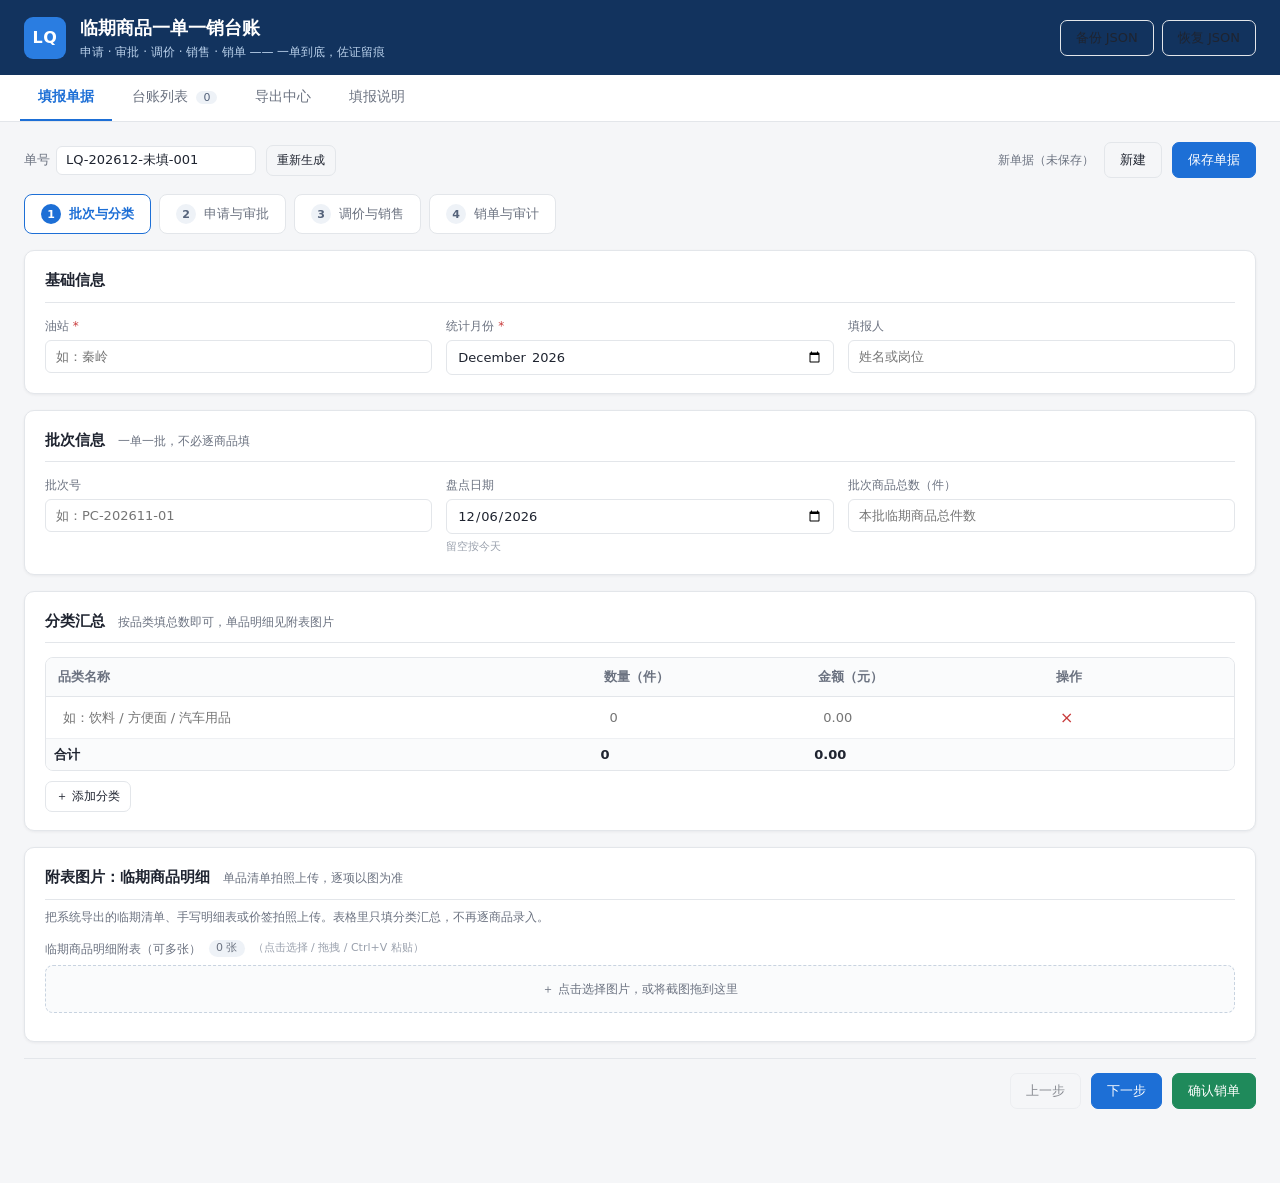
==== index.html @ 11b5e1f4 "临期商品一单一销台账：一单一批+分类汇总+图片留痕+Excel/Word导出" ====
<!DOCTYPE html>
<html lang="zh-CN">
<head>
<meta charset="UTF-8">
<meta name="viewport" content="width=device-width, initial-scale=1.0">
<title>临期商品一单一销台账</title>
<link rel="stylesheet" href="css/style.css">
</head>
<body>
<header class="topbar">
  <div class="brand">
    <span class="brand-mark">LQ</span>
    <div>
      <h1>临期商品一单一销台账</h1>
      <p class="brand-sub">申请 · 审批 · 调价 · 销售 · 销单 —— 一单到底，佐证留痕</p>
    </div>
  </div>
  <div class="topbar-actions">
    <button type="button" class="btn btn-ghost" id="btnBackup">备份 JSON</button>
    <button type="button" class="btn btn-ghost" id="btnRestore">恢复 JSON</button>
    <input type="file" id="restoreFile" accept="application/json,.json" hidden>
  </div>
</header>

<nav class="tabs" role="tablist">
  <button type="button" class="tab active" data-tab="form" role="tab">填报单据</button>
  <button type="button" class="tab" data-tab="ledger" role="tab">台账列表 <span id="ledgerCount" class="pill">0</span></button>
  <button type="button" class="tab" data-tab="export" role="tab">导出中心</button>
  <button type="button" class="tab" data-tab="help" role="tab">填报说明</button>
</nav>

<main>
<!-- ============ 填报 ============ -->
<section id="panel-form" class="panel active">
  <div class="toolbar">
    <div class="toolbar-left">
      <label class="field-inline">
        <span>单号</span>
        <input type="text" id="orderId" class="mono" placeholder="自动生成，可修改" style="width:200px">
      </label>
      <button type="button" class="btn btn-ghost btn-sm" id="btnNewId">重新生成</button>
    </div>
    <div class="toolbar-right">
      <span id="saveState" class="save-state">尚未保存</span>
      <button type="button" class="btn btn-ghost" id="btnNew">新建</button>
      <button type="button" class="btn btn-primary" id="btnSave">保存单据</button>
    </div>
  </div>

  <div class="stepbar" id="stepbar">
    <button type="button" class="step active" data-step="s1"><b>1</b> 批次与分类</button>
    <button type="button" class="step" data-step="s2"><b>2</b> 申请与审批</button>
    <button type="button" class="step" data-step="s3"><b>3</b> 调价与销售</button>
    <button type="button" class="step" data-step="s4"><b>4</b> 销单与审计</button>
  </div>

  <form id="orderForm" autocomplete="off">
  <!-- Step 1 -->
  <div class="step-panel active" id="s1">
    <div class="card">
      <h2>基础信息</h2>
      <div class="grid g3">
        <label class="field"><span>油站 <i>*</i></span><input type="text" name="station" placeholder="如：秦岭" required></label>
        <label class="field"><span>统计月份 <i>*</i></span><input type="month" name="month" required></label>
        <label class="field"><span>填报人</span><input type="text" name="handler" placeholder="姓名或岗位"></label>
      </div>
    </div>

    <div class="card">
      <h2>批次信息 <span class="req-note">一单一批，不必逐商品填</span></h2>
      <div class="grid g3">
        <label class="field"><span>批次号</span><input type="text" name="batchNo" placeholder="如：PC-202611-01"></label>
        <label class="field"><span>盘点日期</span><input type="date" name="checkDate"><small>留空按今天</small></label>
        <label class="field"><span>批次商品总数（件）</span><input type="number" name="batchTotal" min="0" step="1" placeholder="本批临期商品总件数"></label>
      </div>
    </div>

    <div class="card">
      <h2>分类汇总 <span class="req-note">按品类填总数即可，单品明细见附表图片</span></h2>
      <div class="cat-wrap">
        <table class="cat-table" id="catTable">
          <thead><tr>
            <th style="width:46%">品类名称</th>
            <th style="width:18%">数量（件）</th>
            <th style="width:20%">金额（元）</th>
            <th style="width:16%">操作</th>
          </tr></thead>
          <tbody id="catBody"></tbody>
          <tfoot><tr>
            <td>合计</td><td id="catTotalQty">0</td><td id="catTotalAmt">0.00</td><td></td>
          </tr></tfoot>
        </table>
      </div>
      <button type="button" class="btn btn-ghost btn-sm" id="btnAddCat" style="margin-top:10px">＋ 添加分类</button>
    </div>

    <div class="card">
      <h2>附表图片：临期商品明细 <span class="req-note">单品清单拍照上传，逐项以图为准</span></h2>
      <p class="hint-line">把系统导出的临期清单、手写明细表或价签拍照上传。表格里只填分类汇总，不再逐商品录入。</p>
      <div class="upload-block" data-group="detailImages" data-title="临期商品明细附表（可多张）"></div>
    </div>
  </div>

  <!-- Step 2 -->
  <div class="step-panel" id="s2">
    <div class="card">
      <h2>销售与临期比例</h2>
      <div class="grid g3">
        <label class="field"><span>当月非油销售额（元）<i>*</i></span><input type="number" name="monthSales" min="0" step="0.01"></label>
        <label class="field"><span>是否有过期产品</span><select name="hasExpired"><option value="否">否</option><option value="是">是</option></select></label>
        <label class="field"><span>过期商品金额（元）</span><input type="number" name="expiredAmount" min="0" step="0.01"></label>
      </div>
      <div class="calc-strip" id="ratioStrip">
        <div><span>临期商品金额（分类合计）</span><b id="calcNearAmt">0.00</b></div>
        <div><span>临期+过期占销售额</span><b id="calcRatio">0.00%</b></div>
        <div><span>1% 红线（第二十六条）</span><b id="calcRedline">未触发</b></div>
      </div>
      <label class="field full"><span>分类说明（可选）</span><textarea name="nearExpireProducts" rows="2" placeholder="如：食品类集中在饮料、零食；非食品以汽车用品为主。明细详见附表图片"></textarea></label>
    </div>

    <div class="card">
      <h2>申请信息 <span class="req-note">对应第十七条：2个工作日内联系供应商或提出申请</span></h2>
      <div class="grid g2">
        <label class="field"><span>申请日期</span><input type="date" name="applyDate"></label>
        <label class="field"><span>处理方式</span><select name="applyType">
          <option value="退换供应商">退换供应商</option>
          <option value="降价促销">降价促销</option>
          <option value="买赠促销">买赠促销</option>
          <option value="站间调拨">站间调拨</option>
          <option value="报损">报损</option>
          <option value="第三方收购">第三方收购</option>
        </select></label>
      </div>
      <label class="field full"><span>申请事由</span><textarea name="applyReason" rows="2" placeholder="说明临期原因、拟处理方式、预计损失"></textarea></label>
      <div class="upload-block" data-group="applyImages" data-title="申请截图（报损单/申请单/台账照片）"></div>
    </div>

    <div class="card">
      <h2>审批信息 <span class="req-note">对应第十七条：报计划经营科审批后执行</span></h2>
      <div class="grid g3">
        <label class="field"><span>OA 单号</span><input type="text" name="oaNo" placeholder="OA 审批流水号"></label>
        <label class="field"><span>审批人 / 科室</span><input type="text" name="approver" placeholder="如：计划经营科"></label>
        <label class="field"><span>审批日期</span><input type="date" name="approveDate"></label>
        <label class="field"><span>审批结果</span><select name="approveResult">
          <option value="待审批">待审批</option>
          <option value="同意">同意</option>
          <option value="有条件同意">有条件同意</option>
          <option value="不同意">不同意</option>
        </select></label>
      </div>
      <div class="upload-block" data-group="approveImages" data-title="OA 审批截图（必备佐证）"></div>
    </div>
  </div>

  <!-- Step 3 -->
  <div class="step-panel" id="s3">
    <div class="card">
      <h2>调价与让利 <span class="req-note">批次整体口径，不需逐商品填</span></h2>
      <div class="grid g3">
        <label class="field"><span>让利幅度（%）</span><input type="number" name="discountRate" min="0" max="100" step="0.01" placeholder="如 30 表示打七折"><small>整体折扣比例</small></label>
        <label class="field"><span>调价日期</span><input type="date" name="repriceDate"></label>
        <label class="field"><span>对毛利的损伤（元）</span><input type="number" name="grossDamage" min="0" step="0.01" placeholder="预计/实际毛利损失"><small>可填估算值</small></label>
      </div>
      <div class="calc-strip">
        <div><span>本批临期金额</span><b id="calcNearAmt2">0.00</b></div>
        <div><span>按让利幅度估算损失</span><b id="calcDamage">0.00</b></div>
      </div>
      <div class="upload-block" data-group="repriceImages" data-title="调价截图（价签/POS 调价单/系统截图）"></div>
    </div>

    <div class="card">
      <h2>销售情况</h2>
      <div class="grid g3">
        <label class="field"><span>促销销售数量</span><input type="number" name="soldQty" min="0" step="0.01"></label>
        <label class="field"><span>促销销售金额（元）</span><input type="number" name="soldAmount" min="0" step="0.01"></label>
        <label class="field"><span>销售截止日期</span><input type="date" name="saleEndDate"></label>
      </div>
      <div class="upload-block" data-group="saleImages" data-title="销售情况截图（POS 流水/销售报表）"></div>
    </div>
  </div>

  <!-- Step 4 -->
  <div class="step-panel" id="s4">
    <div class="card">
      <h2>销单</h2>
      <div class="grid g2">
        <label class="field"><span>销单日期</span><input type="date" name="closeDate"></label>
        <label class="field"><span>单据状态</span><select name="status">
          <option value="草稿">草稿</option>
          <option value="待审批">待审批</option>
          <option value="已审批">已审批</option>
          <option value="处理中">处理中</option>
          <option value="已销单">已销单</option>
        </select></label>
      </div>
      <label class="field full"><span>销单说明</span><textarea name="closeNote" rows="2" placeholder="处理结果、剩余库存去向、责任人"></textarea></label>
      <div class="upload-block" data-group="closeImages" data-title="销单截图（处置完成/出入库台账）"></div>
    </div>

    <div class="card">
      <h2>审计问题整改</h2>
      <div class="grid g2">
        <label class="field"><span>审计问题编号</span><input type="text" name="auditIssueNo" placeholder="如：审计-2026-05"></label>
        <label class="field"><span>整改状态</span><select name="auditResolved">
          <option value="未解决">未解决</option>
          <option value="已解决">已解决</option>
        </select></label>
      </div>
      <label class="field full"><span>相关风险</span><textarea name="auditRisk" rows="2" placeholder="审计指出的风险点"></textarea></label>
      <label class="field full"><span>已解决事项</span><textarea name="auditFixed" rows="2" placeholder="已采取的整改与留痕"></textarea></label>
      <div class="upload-block" data-group="auditImages" data-title="审计佐证截图"></div>
    </div>

    <div class="card close-check" id="closeCheck">
      <h2>销单前自检</h2>
      <ul id="checkList"></ul>
    </div>
  </div>
  </form>

  <div class="form-footer">
    <button type="button" class="btn btn-ghost" id="btnPrevStep">上一步</button>
    <button type="button" class="btn btn-primary" id="btnNextStep">下一步</button>
    <button type="button" class="btn btn-success" id="btnCloseOrder">确认销单</button>
  </div>
</section>

<!-- ============ 台账 ============ -->
<section id="panel-ledger" class="panel">
  <div class="toolbar">
    <div class="toolbar-left">
      <label class="field-inline"><span>筛选油站</span><input type="text" id="filterStation" placeholder="全部" style="width:130px"></label>
      <label class="field-inline"><span>月份</span><input type="month" id="filterMonth" style="width:150px"></label>
      <label class="field-inline"><span>状态</span><select id="filterStatus" style="width:120px"><option value="">全部</option><option>草稿</option><option>待审批</option><option>已审批</option><option>处理中</option><option>已销单</option></select></label>
    </div>
    <div class="toolbar-right"><button type="button" class="btn btn-danger-ghost" id="btnClearAll">清空全部数据</button></div>
  </div>
  <div class="table-wrap">
    <table class="ledger" id="ledgerTable">
      <thead><tr>
        <th>单号</th><th>油站</th><th>月份</th><th>商品</th><th>处理方式</th><th>临期比例</th><th>状态</th><th>图片</th><th>操作</th>
      </tr></thead>
      <tbody id="ledgerBody"></tbody>
    </table>
    <div id="ledgerEmpty" class="empty">暂无单据，请先到「填报单据」新建。</div>
  </div>
</section>

<!-- ============ 导出 ============ -->
<section id="panel-export" class="panel">
  <div class="card export-card">
    <h2>导出 Excel 主台账</h2>
    <p>一张表，一行一单。申请 / 审批 / 调价 / 销售 / 销单 / 审计六组截图<strong>直接嵌在对应单元格里</strong>，双击即可查看原图。</p>
    <div class="export-meta" id="excelMeta">当前共 0 张单据</div>
    <button type="button" class="btn btn-primary" id="btnExportExcel">导出 Excel（.xlsx）</button>
  </div>
  <div class="card export-card">
    <h2>导出 Word 存档</h2>
    <p>每单一页，按「基础 → 申请 → 审批 → 调价 → 销售 → 销单 → 审计」排版，图片随段落插入，可直接打印签字归档。</p>
    <div class="radio-row">
      <label><input type="radio" name="wordScope" value="current" checked> 当前单据（一页）</label>
      <label><input type="radio" name="wordScope" value="all"> 全部单据（每单一页合并一份）</label>
    </div>
    <div class="export-meta" id="wordMeta">当前单据：未选择</div>
    <button type="button" class="btn btn-primary" id="btnExportWord">导出 Word（.docx）</button>
  </div>
  <div class="card export-card">
    <h2>数据备份与迁移</h2>
    <p>数据保存在<strong>本机浏览器</strong>，GitHub Pages 只托管页面、不存数据。换电脑或清理浏览器前，务必先备份 JSON。</p>
    <div class="btn-row">
      <button type="button" class="btn btn-ghost" id="btnBackup2">备份 JSON</button>
      <button type="button" class="btn btn-ghost" id="btnRestore2">恢复 JSON</button>
    </div>
  </div>
</section>

<!-- ============ 说明 ============ -->
<section id="panel-help" class="panel">
  <div class="card">
    <h2>制度依据</h2>
    <p>《加油站非油业务管理办法》（202411 版），陕高速延长发〔2024〕91 号，陕西高速延长石油有限责任公司 2024-11-20 印发。</p>
    <ul class="help-list">
      <li><b>第十七条（一）</b>：达到临期条件后 <b>2 个工作日</b>内联系供应商退换，退换后登记出入库台账；降价促销由加油站提出申请报计划经营科，<b>经审批后执行</b>。</li>
      <li><b>第十七条（三）/ 第十八条（三）</b>：管理原因产生过期商品，按销售价赔偿，站长 75%、非油主管 25%。</li>
      <li><b>第十八条（二）</b>：每月上报《商品报损申请表》（附件 2），经审批后报财务科处理。</li>
      <li><b>第二十六条（二）</b>：未在保质期前三个月报告，导致临期、过期商品<b>超过销售额 1%</b>，或未执行先进先出，站长约谈并扣当月 50% 非油提成。</li>
    </ul>
  </div>
  <div class="card">
    <h2>临期时间界定（制度表 1）</h2>
    <table class="mini-table">
      <thead><tr><th>标示的预包装食品保质期</th><th>临期界定（天）</th></tr></thead>
      <tbody>
        <tr><td>食品保质期为一年以上的</td><td>45～30</td></tr>
        <tr><td>保质期为半年以上不足一年的</td><td>30～20</td></tr>
        <tr><td>保质期 30 天以上不足半年的</td><td>20～7</td></tr>
        <tr><td>保质期不足 30 天的</td><td>5～1</td></tr>
      </tbody>
    </table>
    <p class="note">注：当地未明确食品临近保质期的，可由食品经营者自行设定或与供应商协商确定，但需考虑行政区域规定。</p>
  </div>
  <div class="card">
    <h2>一单一销操作要点</h2>
    <ol class="help-list">
      <li><b>一单一批</b>：每处理一批临期商品建一张单，单号自动生成（LQ-年月-油站-序号），不逐商品建单。</li>
      <li><b>只填分类</b>：在「分类汇总」按品类填名称、件数、金额；<b>单品明细直接拍照上传附表</b>，不用一行行录入，减轻油站负担。</li>
      <li><b>七组佐证图片</b>：明细附表、申请、审批、调价、销售、销单、审计，每组可选多张。</li>
      <li>图片上传后自动压缩（最长边 1400px），原始清晰度足够审计查看；电脑端可 Ctrl+V 直接粘贴截图。</li>
      <li>临期金额自动取分类合计，临期比例自动对照 1% 红线，超线标红提示。</li>
      <li>销单前自检：明细附表齐全、分类已填、审批结果非「不同意」、调价与销售截图齐全。</li>
      <li>在「导出中心」生成 Excel 主台账和 Word 存档，提交给计划经营科。</li>
    </ol>
  </div>
</section>
</main>

<div id="toast" class="toast"></div>
<div id="fatalError" style="display:none;position:fixed;top:0;left:0;right:0;background:#c83a3a;color:#fff;padding:10px 16px;font-size:13px;z-index:999"></div>
<script>
window.addEventListener('error', function(e){
  var box=document.getElementById('fatalError');
  if(box){box.style.display='block';box.textContent='脚本错误：'+(e.message||'未知')+' @ '+(e.filename||'').split('/').pop()+':'+e.lineno;}
});
window.addEventListener('unhandledrejection', function(e){
  var box=document.getElementById('fatalError');
  if(box){box.style.display='block';box.textContent='异步错误：'+((e.reason&&e.reason.message)||e.reason||'未知');}
});
</script>

<script src="vendor/exceljs.min.js"></script>
<script src="vendor/docx.umd.js"></script>
<script src="js/db.js"></script>
<script src="js/utils.js"></script>
<script src="js/images.js"></script>
<script src="js/export-excel.js"></script>
<script src="js/export-word.js"></script>
<script src="js/app.js"></script>
</body>
</html>
---- css/style.css ----
:root{
  --bg:#f5f6f8; --surface:#fff; --surface-2:#fafbfc; --border:#e3e6ea;
  --text:#1f2430; --muted:#6b7280; --primary:#1d6fd6; --primary-dark:#1558ad;
  --success:#1f8a5b; --danger:#c83a3a; --warn:#b5761a; --shadow:0 1px 3px rgba(16,24,40,.06);
}
*{box-sizing:border-box}
html,body{margin:0;padding:0}
body{font-family:"Microsoft YaHei","Segoe UI",system-ui,sans-serif;background:var(--bg);color:var(--text);font-size:14px;line-height:1.5}
.topbar{background:#12335e;color:#fff;padding:14px 24px;display:flex;align-items:center;justify-content:space-between;gap:16px}
.brand{display:flex;align-items:center;gap:14px}
.brand-mark{width:42px;height:42px;border-radius:9px;background:#2a7de1;display:flex;align-items:center;justify-content:center;font-weight:700;font-size:16px;letter-spacing:.5px}
.brand h1{margin:0;font-size:18px;font-weight:600}
.brand-sub{margin:2px 0 0;font-size:12px;color:#b9d0ea}
.topbar-actions{display:flex;gap:8px}
.tabs{display:flex;gap:2px;background:var(--surface);border-bottom:1px solid var(--border);padding:0 20px;position:sticky;top:0;z-index:20}
.tab{border:0;background:transparent;padding:13px 18px;font-size:14px;color:var(--muted);cursor:pointer;border-bottom:2px solid transparent;font-family:inherit}
.tab:hover{color:var(--text)}
.tab.active{color:var(--primary);border-bottom-color:var(--primary);font-weight:600}
.pill{display:inline-block;background:#eef2f7;color:#54627a;border-radius:10px;padding:0 7px;font-size:11px;margin-left:4px}
main{padding:20px 24px 60px;max-width:1360px;margin:0 auto}
.panel{display:none}
.panel.active{display:block}
.toolbar{display:flex;justify-content:space-between;align-items:center;gap:12px;margin-bottom:16px;flex-wrap:wrap}
.toolbar-left,.toolbar-right{display:flex;align-items:center;gap:10px;flex-wrap:wrap}
.field-inline{display:flex;align-items:center;gap:6px;font-size:13px;color:var(--muted)}
.field-inline input,.field-inline select{padding:6px 9px;border:1px solid var(--border);border-radius:6px;font-size:13px;font-family:inherit;background:var(--surface);color:var(--text)}
.btn{border:1px solid var(--border);background:var(--surface);color:var(--text);border-radius:7px;padding:8px 15px;font-size:13px;cursor:pointer;font-family:inherit;transition:.12s}
.btn:hover{background:var(--surface-2);border-color:#c9d0d9}
.btn-primary{background:var(--primary);border-color:var(--primary);color:#fff}
.btn-primary:hover{background:var(--primary-dark);border-color:var(--primary-dark)}
.btn-success{background:var(--success);border-color:var(--success);color:#fff}
.btn-success:hover{background:#18734c}
.btn-danger-ghost{color:var(--danger);border-color:#eccaca}
.btn-ghost{background:transparent}
.btn-sm{padding:6px 10px;font-size:12px}
.btn:disabled{opacity:.5;cursor:not-allowed}
.save-state{font-size:12px;color:var(--muted)}
.save-state.saved{color:var(--success)}
.stepbar{display:flex;gap:8px;margin-bottom:16px;flex-wrap:wrap}
.step{border:1px solid var(--border);background:var(--surface);border-radius:8px;padding:9px 16px;cursor:pointer;font-size:13px;color:var(--muted);font-family:inherit;display:flex;align-items:center;gap:8px}
.step b{width:20px;height:20px;border-radius:50%;background:#eef2f7;color:#54627a;display:inline-flex;align-items:center;justify-content:center;font-size:11px}
.step.active{border-color:var(--primary);color:var(--primary);font-weight:600}
.step.active b{background:var(--primary);color:#fff}
.step.done b{background:var(--success);color:#fff}
.card{background:var(--surface);border:1px solid var(--border);border-radius:10px;padding:18px 20px;margin-bottom:16px;box-shadow:var(--shadow)}
.card h2{font-size:15px;font-weight:600;margin:0 0 14px;padding-bottom:10px;border-bottom:1px solid var(--border)}
.req-note{font-size:12px;font-weight:400;color:var(--muted);margin-left:8px}
.step-panel{display:none}
.step-panel.active{display:block}
.grid{display:grid;gap:14px}
.g2{grid-template-columns:repeat(2,minmax(0,1fr))}
.g3{grid-template-columns:repeat(3,minmax(0,1fr))}
.field{display:flex;flex-direction:column;gap:5px}
.field.full{margin-top:12px}
.field>span{font-size:12px;color:var(--muted);font-weight:500}
.field i{color:var(--danger);font-style:normal}
.field small{font-size:11px;color:#9aa1ad}
.field input,.field select,.field textarea{width:100%;border:1px solid var(--border);border-radius:6px;padding:8px 10px;font-size:13px;font-family:inherit;color:var(--text);background:var(--surface)}
.field input:focus,.field select:focus,.field textarea:focus{outline:2px solid rgba(29,111,214,.2);border-color:var(--primary)}
.field textarea{resize:vertical}
.mono{font-family:Consolas,"Courier New",monospace}
.calc-strip{display:flex;gap:12px;flex-wrap:wrap;margin-top:14px;padding:12px 14px;background:var(--surface-2);border:1px dashed var(--border);border-radius:8px}
.calc-strip>div{display:flex;flex-direction:column;gap:3px;min-width:120px}
.calc-strip span{font-size:11px;color:var(--muted)}
.calc-strip b{font-size:14px;font-weight:600}
.verdict.normal{color:var(--success)}.verdict.near{color:var(--warn)}.verdict.expired{color:var(--danger)}
.redline-hit{color:var(--danger)!important}
.upload-block{margin-top:14px}
.upload-title{font-size:12px;color:var(--muted);margin-bottom:7px;display:flex;align-items:center;gap:8px}
.upload-title .cnt{background:#eef2f7;border-radius:9px;padding:0 7px;font-size:11px}
.dropzone{border:1.5px dashed #c8d3e0;border-radius:8px;padding:14px;text-align:center;color:var(--muted);font-size:12px;cursor:pointer;background:var(--surface-2);transition:.12s}
.dropzone:hover,.dropzone.dragover{border-color:var(--primary);background:#f0f6ff;color:var(--primary)}
.thumb-row{display:flex;gap:10px;flex-wrap:wrap;margin-top:10px}
.thumb{position:relative;width:112px;height:84px;border:1px solid var(--border);border-radius:6px;overflow:hidden;background:#f0f1f3}
.thumb img{width:100%;height:100%;object-fit:cover;cursor:zoom-in}
.thumb .del{position:absolute;top:2px;right:2px;width:19px;height:19px;border:0;border-radius:50%;background:rgba(0,0,0,.62);color:#fff;font-size:12px;line-height:19px;cursor:pointer;padding:0}
.thumb .idx{position:absolute;bottom:2px;left:2px;background:rgba(0,0,0,.55);color:#fff;font-size:10px;padding:0 4px;border-radius:3px}
.form-footer{display:flex;justify-content:flex-end;gap:10px;padding:14px 0;border-top:1px solid var(--border)}
.close-check ul{margin:0;padding-left:20px;font-size:13px}
.close-check li{margin:5px 0}
.close-check li.ok{color:var(--success)}
.close-check li.bad{color:var(--danger)}
.cat-wrap{overflow:auto;border:1px solid var(--border);border-radius:8px}
table.cat-table{width:100%;border-collapse:collapse;font-size:13px;min-width:460px}
table.cat-table th{background:var(--surface-2);color:var(--muted);font-weight:600;text-align:left;padding:9px 12px;border-bottom:1px solid var(--border)}
table.cat-table td{padding:6px 8px;border-bottom:1px solid #eef0f3}
table.cat-table tfoot td{background:var(--surface-2);font-weight:600;border-bottom:0}
table.cat-table input{width:100%;border:1px solid transparent;border-radius:5px;padding:6px 8px;font-size:13px;font-family:inherit;background:transparent;color:var(--text)}
table.cat-table input:focus{border-color:var(--primary);background:#fff;outline:none}
.cat-del{border:0;background:none;color:var(--danger);cursor:pointer;font-size:16px;padding:2px 8px;font-family:inherit}
.hint-line{font-size:12px;color:var(--muted);margin:-6px 0 10px}
table.ledger,table.mini-table{width:100%;border-collapse:collapse;font-size:13px}
table.ledger th,table.mini-table th{background:var(--surface-2);text-align:left;padding:11px 12px;font-weight:600;color:var(--muted);border-bottom:1px solid var(--border);white-space:nowrap}
table.ledger td,table.mini-table td{padding:10px 12px;border-bottom:1px solid #eef0f3;vertical-align:middle}
table.ledger tr:hover td{background:#f9fbfe}
.tag{display:inline-block;border-radius:10px;padding:2px 9px;font-size:11px;background:#eef2f7;color:#54627a}
.tag.done{background:#e7f6ef;color:var(--success)}
.tag.warn{background:#fdf3e2;color:var(--warn)}
.empty{padding:40px;text-align:center;color:var(--muted)}
.link-btn{border:0;background:none;color:var(--primary);cursor:pointer;font-size:12px;padding:2px 5px;font-family:inherit}
.link-btn.danger{color:var(--danger)}
.export-card{max-width:760px}
.export-card p{color:var(--muted);font-size:13px;margin:0 0 14px}
.export-card p strong{color:var(--text)}
.export-meta{font-size:12px;color:var(--muted);margin-bottom:12px}
.radio-row{display:flex;gap:20px;margin-bottom:12px;font-size:13px}
.btn-row{display:flex;gap:10px}
.help-list{font-size:13px;line-height:1.9;padding-left:20px;margin:0}
.help-list li{margin:4px 0}
.note{font-size:12px;color:var(--muted);margin-top:10px}
.toast{position:fixed;bottom:24px;left:50%;transform:translateX(-50%) translateY(100px);background:#1f2430;color:#fff;padding:11px 20px;border-radius:8px;font-size:13px;opacity:0;transition:.25s;z-index:100;pointer-events:none;max-width:80vw}
.toast.show{transform:translateX(-50%) translateY(0);opacity:1}
.toast.err{background:var(--danger)}
.lightbox{position:fixed;inset:0;background:rgba(0,0,0,.85);display:flex;align-items:center;justify-content:center;z-index:200;cursor:zoom-out}
.lightbox img{max-width:92vw;max-height:92vh;object-fit:contain}
@media(max-width:900px){.g3,.g2{grid-template-columns:1fr}main{padding:14px}.brand-sub{display:none}.tab{padding:11px 10px;font-size:13px}}
@media print{.topbar,.tabs,.toolbar,.stepbar,.form-footer,.toast{display:none!important}main{padding:0}.card{box-shadow:none;break-inside:avoid}}
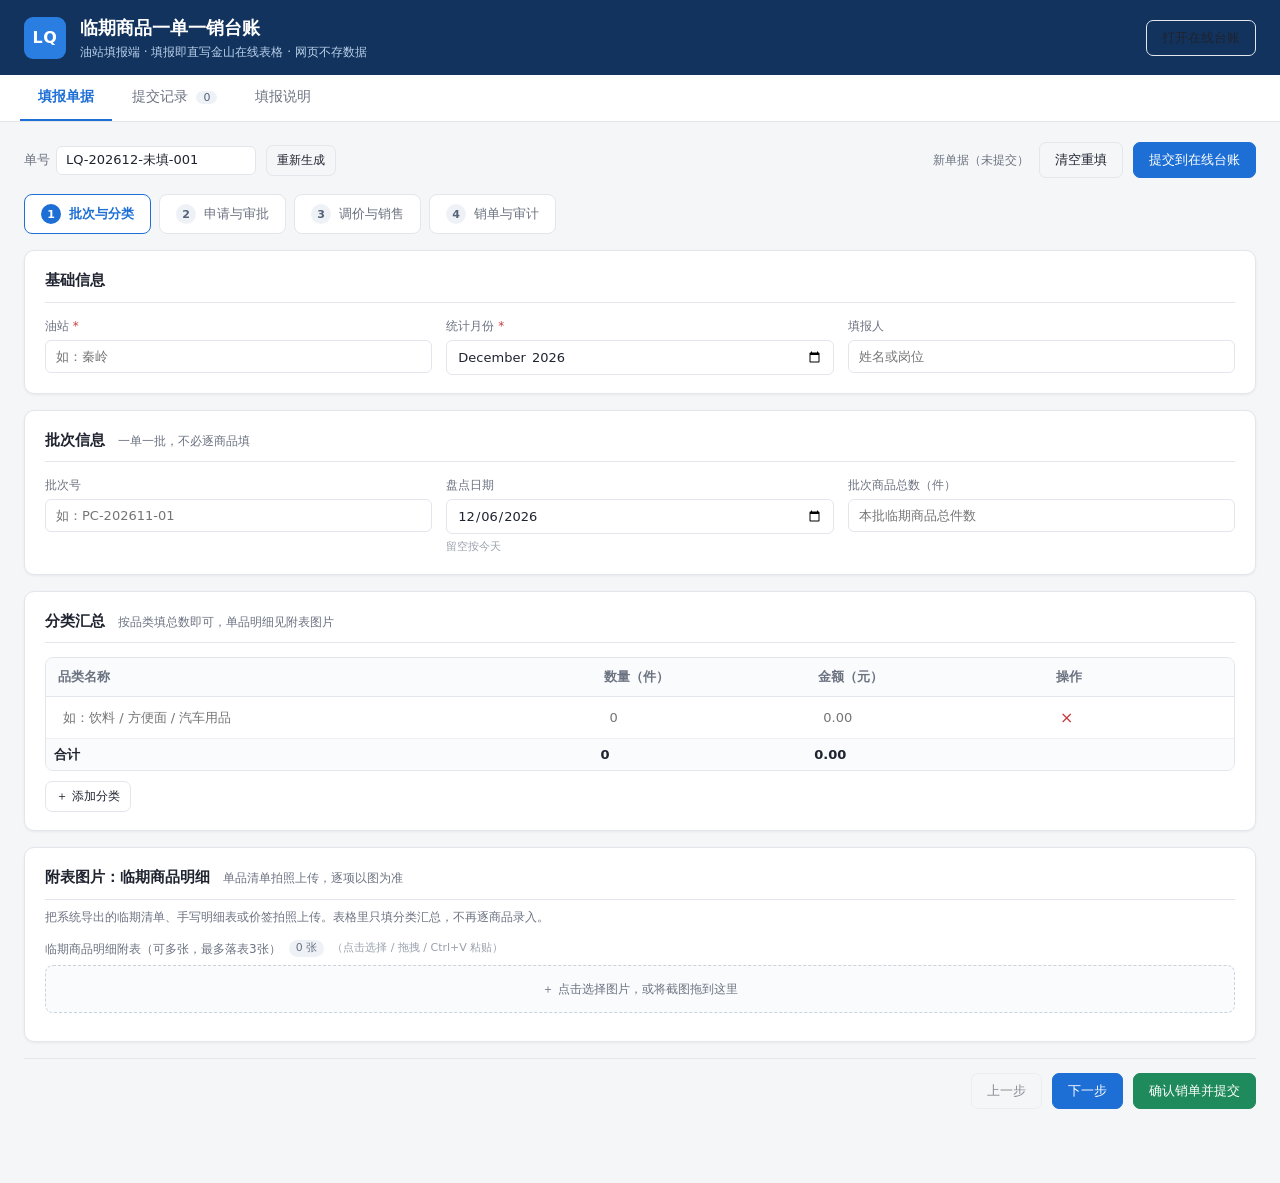
==== commit de192179: "改造临期台账为云端直写并新增公司导出端" ====
--- a/index.html
+++ b/index.html
@@ -3,7 +3,7 @@
 <head>
 <meta charset="UTF-8">
 <meta name="viewport" content="width=device-width, initial-scale=1.0">
-<title>临期商品一单一销台账</title>
+<title>临期商品一单一销台账 · 油站填报端</title>
 <link rel="stylesheet" href="css/style.css">
 </head>
 <body>
@@ -12,20 +12,17 @@
     <span class="brand-mark">LQ</span>
     <div>
       <h1>临期商品一单一销台账</h1>
-      <p class="brand-sub">申请 · 审批 · 调价 · 销售 · 销单 —— 一单到底，佐证留痕</p>
+      <p class="brand-sub">油站填报端 · 填报即直写金山在线表格 · 网页不存数据</p>
     </div>
   </div>
   <div class="topbar-actions">
-    <button type="button" class="btn btn-ghost" id="btnBackup">备份 JSON</button>
-    <button type="button" class="btn btn-ghost" id="btnRestore">恢复 JSON</button>
-    <input type="file" id="restoreFile" accept="application/json,.json" hidden>
+    <button type="button" class="btn btn-ghost" id="btnOpenKdocs">打开在线台账</button>
   </div>
 </header>
 
 <nav class="tabs" role="tablist">
   <button type="button" class="tab active" data-tab="form" role="tab">填报单据</button>
-  <button type="button" class="tab" data-tab="ledger" role="tab">台账列表 <span id="ledgerCount" class="pill">0</span></button>
-  <button type="button" class="tab" data-tab="export" role="tab">导出中心</button>
+  <button type="button" class="tab" data-tab="records" role="tab">提交记录 <span id="recordCount" class="pill">0</span></button>
   <button type="button" class="tab" data-tab="help" role="tab">填报说明</button>
 </nav>
 
@@ -41,9 +38,9 @@
       <button type="button" class="btn btn-ghost btn-sm" id="btnNewId">重新生成</button>
     </div>
     <div class="toolbar-right">
-      <span id="saveState" class="save-state">尚未保存</span>
-      <button type="button" class="btn btn-ghost" id="btnNew">新建</button>
-      <button type="button" class="btn btn-primary" id="btnSave">保存单据</button>
+      <span id="saveState" class="save-state">尚未提交</span>
+      <button type="button" class="btn btn-ghost" id="btnNew">清空重填</button>
+      <button type="button" class="btn btn-primary" id="btnSubmit">提交到在线台账</button>
     </div>
   </div>
 
@@ -97,7 +94,7 @@
     <div class="card">
       <h2>附表图片：临期商品明细 <span class="req-note">单品清单拍照上传，逐项以图为准</span></h2>
       <p class="hint-line">把系统导出的临期清单、手写明细表或价签拍照上传。表格里只填分类汇总，不再逐商品录入。</p>
-      <div class="upload-block" data-group="detailImages" data-title="临期商品明细附表（可多张）"></div>
+      <div class="upload-block" data-group="detailImages" data-title="临期商品明细附表（可多张，最多落表3张）"></div>
     </div>
   </div>
 
@@ -221,55 +218,41 @@
   <div class="form-footer">
     <button type="button" class="btn btn-ghost" id="btnPrevStep">上一步</button>
     <button type="button" class="btn btn-primary" id="btnNextStep">下一步</button>
-    <button type="button" class="btn btn-success" id="btnCloseOrder">确认销单</button>
+    <button type="button" class="btn btn-success" id="btnCloseOrder">确认销单并提交</button>
   </div>
 </section>
 
-<!-- ============ 台账 ============ -->
-<section id="panel-ledger" class="panel">
+<!-- ============ 提交记录 ============ -->
+<section id="panel-records" class="panel">
   <div class="toolbar">
     <div class="toolbar-left">
-      <label class="field-inline"><span>筛选油站</span><input type="text" id="filterStation" placeholder="全部" style="width:130px"></label>
-      <label class="field-inline"><span>月份</span><input type="month" id="filterMonth" style="width:150px"></label>
-      <label class="field-inline"><span>状态</span><select id="filterStatus" style="width:120px"><option value="">全部</option><option>草稿</option><option>待审批</option><option>已审批</option><option>处理中</option><option>已销单</option></select></label>
-    </div>
-    <div class="toolbar-right"><button type="button" class="btn btn-danger-ghost" id="btnClearAll">清空全部数据</button></div>
-  </div>
-  <div class="table-wrap">
-    <table class="ledger" id="ledgerTable">
-      <thead><tr>
-        <th>单号</th><th>油站</th><th>月份</th><th>商品</th><th>处理方式</th><th>临期比例</th><th>状态</th><th>图片</th><th>操作</th>
-      </tr></thead>
-      <tbody id="ledgerBody"></tbody>
-    </table>
-    <div id="ledgerEmpty" class="empty">暂无单据，请先到「填报单据」新建。</div>
-  </div>
-</section>
-
-<!-- ============ 导出 ============ -->
-<section id="panel-export" class="panel">
-  <div class="card export-card">
-    <h2>导出 Excel 主台账</h2>
-    <p>一张表，一行一单。申请 / 审批 / 调价 / 销售 / 销单 / 审计六组截图<strong>直接嵌在对应单元格里</strong>，双击即可查看原图。</p>
-    <div class="export-meta" id="excelMeta">当前共 0 张单据</div>
-    <button type="button" class="btn btn-primary" id="btnExportExcel">导出 Excel（.xlsx）</button>
-  </div>
-  <div class="card export-card">
-    <h2>导出 Word 存档</h2>
-    <p>每单一页，按「基础 → 申请 → 审批 → 调价 → 销售 → 销单 → 审计」排版，图片随段落插入，可直接打印签字归档。</p>
-    <div class="radio-row">
-      <label><input type="radio" name="wordScope" value="current" checked> 当前单据（一页）</label>
-      <label><input type="radio" name="wordScope" value="all"> 全部单据（每单一页合并一份）</label>
-    </div>
-    <div class="export-meta" id="wordMeta">当前单据：未选择</div>
-    <button type="button" class="btn btn-primary" id="btnExportWord">导出 Word（.docx）</button>
-  </div>
-  <div class="card export-card">
-    <h2>数据备份与迁移</h2>
-    <p>数据保存在<strong>本机浏览器</strong>，GitHub Pages 只托管页面、不存数据。换电脑或清理浏览器前，务必先备份 JSON。</p>
-    <div class="btn-row">
-      <button type="button" class="btn btn-ghost" id="btnBackup2">备份 JSON</button>
-      <button type="button" class="btn btn-ghost" id="btnRestore2">恢复 JSON</button>
+      <label class="field-inline"><span>油站</span><input type="text" id="filterRecordStation" placeholder="全部" style="width:130px"></label>
+      <label class="field-inline"><span>月份</span><input type="month" id="filterRecordMonth" style="width:150px"></label>
+    </div>
+    <div class="toolbar-right"><button type="button" class="btn btn-ghost" id="btnRefreshRecords">刷新在线记录</button></div>
+  </div>
+  <div class="card">
+    <h2>一单一销台账（在线）</h2>
+    <div class="table-wrap">
+      <table class="ledger" id="recordTable">
+        <thead><tr>
+          <th>单号</th><th>油站</th><th>月份</th><th>品类</th><th>临期金额</th><th>占比</th><th>状态</th><th>图片</th>
+        </tr></thead>
+        <tbody id="recordBody"></tbody>
+      </table>
+      <div id="recordEmpty" class="empty">暂无在线记录，或云函数尚未配置。</div>
+    </div>
+  </div>
+  <div class="card" style="margin-top:14px">
+    <h2>提交日志（全过程留痕） <span id="logCount" class="pill">0</span></h2>
+    <div class="table-wrap">
+      <table class="ledger" id="logTable">
+        <thead><tr>
+          <th>序号</th><th>单号</th><th>油站</th><th>提交时间</th><th>提交人</th><th>品类</th><th>临期金额</th><th>图片</th><th>操作</th>
+        </tr></thead>
+        <tbody id="logBody"></tbody>
+      </table>
+      <div id="logEmpty" class="empty">暂无提交日志。</div>
     </div>
   </div>
 </section>
@@ -300,15 +283,17 @@
     <p class="note">注：当地未明确食品临近保质期的，可由食品经营者自行设定或与供应商协商确定，但需考虑行政区域规定。</p>
   </div>
   <div class="card">
-    <h2>一单一销操作要点</h2>
+    <h2>填报与落表说明</h2>
     <ol class="help-list">
+      <li><b>网页不存数据</b>：本页面只负责填报和提交，不保存单据、不备份 JSON。提交成功后可在「提交记录」或金山在线表格核对。</li>
       <li><b>一单一批</b>：每处理一批临期商品建一张单，单号自动生成（LQ-年月-油站-序号），不逐商品建单。</li>
-      <li><b>只填分类</b>：在「分类汇总」按品类填名称、件数、金额；<b>单品明细直接拍照上传附表</b>，不用一行行录入，减轻油站负担。</li>
-      <li><b>七组佐证图片</b>：明细附表、申请、审批、调价、销售、销单、审计，每组可选多张。</li>
-      <li>图片上传后自动压缩（最长边 1400px），原始清晰度足够审计查看；电脑端可 Ctrl+V 直接粘贴截图。</li>
+      <li><b>只填分类</b>：在「分类汇总」按品类填名称、件数、金额；<b>单品明细直接拍照上传附表</b>，不用一行行录入。</li>
+      <li><b>七组佐证图片</b>：明细附表、申请、审批、调价、销售、销单、审计。每组最多 3 张落表；多余图片请先合并成长图再上传。</li>
+      <li>图片上传后自动压缩（最长边 1400px），电脑端可 Ctrl+V 直接粘贴截图。</li>
       <li>临期金额自动取分类合计，临期比例自动对照 1% 红线，超线标红提示。</li>
-      <li>销单前自检：明细附表齐全、分类已填、审批结果非「不同意」、调价与销售截图齐全。</li>
-      <li>在「导出中心」生成 Excel 主台账和 Word 存档，提交给计划经营科。</li>
+      <li>每次提交都会在「提交日志」追加一行，记录时间、提交人、图片数和是否销单，供公司导出打印。</li>
+      <li>如填错，用<b>同一单号重新提交</b>即可覆盖在线台账该行；旧提交日志不删除，仍可追溯。</li>
+      <li>导出和打印由公司在「公司导出端 admin.html」统一操作，油站端不提供导出。</li>
     </ol>
   </div>
 </section>
@@ -327,13 +312,10 @@
 });
 </script>
 
-<script src="vendor/exceljs.min.js"></script>
-<script src="vendor/docx.umd.js"></script>
-<script src="js/db.js"></script>
+<script src="js/config.js"></script>
 <script src="js/utils.js"></script>
 <script src="js/images.js"></script>
-<script src="js/export-excel.js"></script>
-<script src="js/export-word.js"></script>
+<script src="js/cloud.js"></script>
 <script src="js/app.js"></script>
 </body>
 </html>
--- a/css/style.css
+++ b/css/style.css
@@ -114,4 +114,16 @@
 .lightbox{position:fixed;inset:0;background:rgba(0,0,0,.85);display:flex;align-items:center;justify-content:center;z-index:200;cursor:zoom-out}
 .lightbox img{max-width:92vw;max-height:92vh;object-fit:contain}
 @media(max-width:900px){.g3,.g2{grid-template-columns:1fr}main{padding:14px}.brand-sub{display:none}.tab{padding:11px 10px;font-size:13px}}
-@media print{.topbar,.tabs,.toolbar,.stepbar,.form-footer,.toast{display:none!important}main{padding:0}.card{box-shadow:none;break-inside:avoid}}
+/* ---- 公司导出端 ---- */
+.admin-gate{max-width:520px;margin:60px auto;background:var(--surface);border:1px solid var(--border);border-radius:10px;padding:28px;box-shadow:var(--shadow)}
+.admin-gate h2{margin:0 0 8px;font-size:18px}
+.admin-gate p{color:var(--muted);font-size:13px;margin:0 0 16px}
+.summary-grid{display:grid;grid-template-columns:repeat(4,minmax(0,1fr));gap:12px;margin-bottom:16px}
+.summary-card{background:var(--surface);border:1px solid var(--border);border-radius:10px;padding:14px 16px;box-shadow:var(--shadow)}
+.summary-card span{display:block;font-size:12px;color:var(--muted)}
+.summary-card b{display:block;font-size:22px;margin-top:4px}
+.admin-actions{display:flex;gap:10px;flex-wrap:wrap;margin-bottom:14px}
+.table-wrap{overflow:auto;border:1px solid var(--border);border-radius:8px}
+.print-head{display:none}
+@media(max-width:900px){.summary-grid{grid-template-columns:repeat(2,minmax(0,1fr))}}
+@media print{.topbar,.tabs,.toolbar,.stepbar,.form-footer,.toast,.admin-actions,.field-inline{display:none!important}main{padding:0;max-width:none}.card{box-shadow:none;break-inside:avoid;border:0;padding:8px 0}.table-wrap{border:0}.print-head{display:block;margin-bottom:10px;font-size:14px}.summary-grid{grid-template-columns:repeat(4,minmax(0,1fr))}table.ledger th,table.ledger td{padding:5px 6px;font-size:11px}}
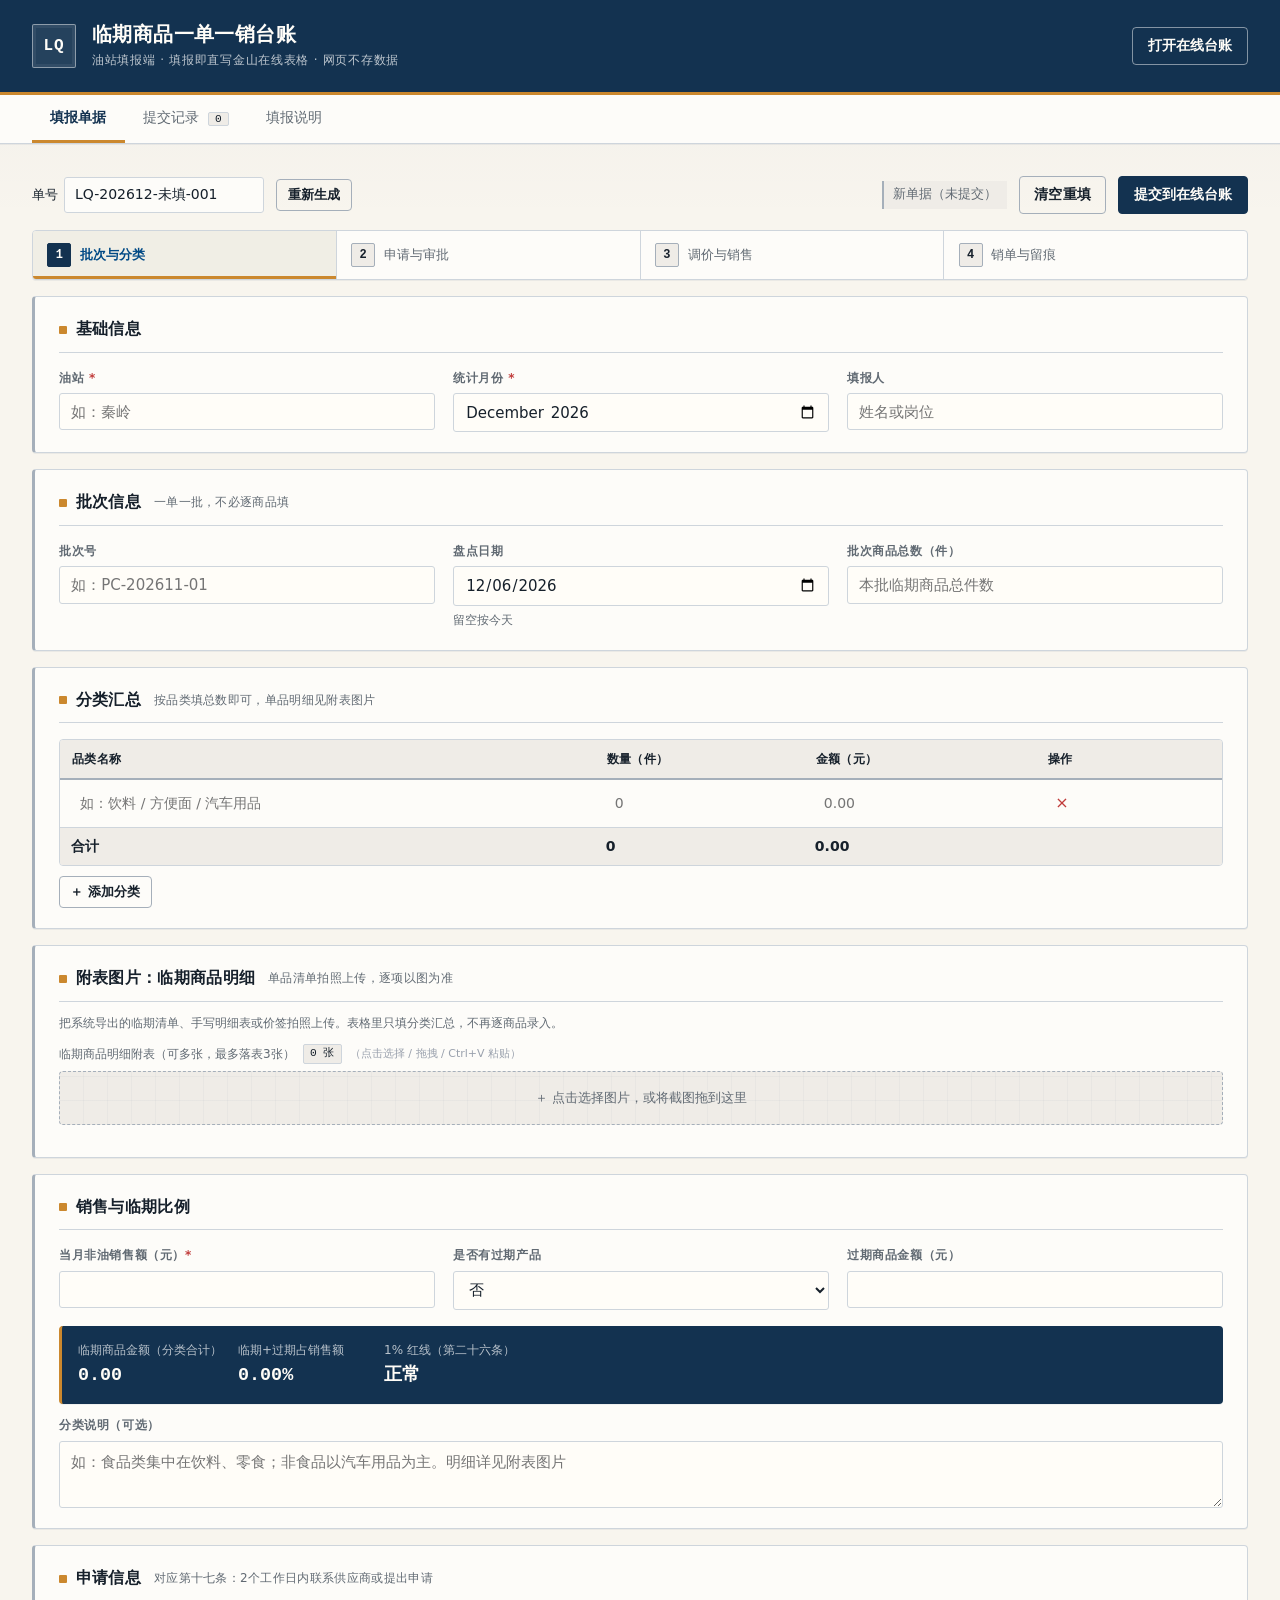
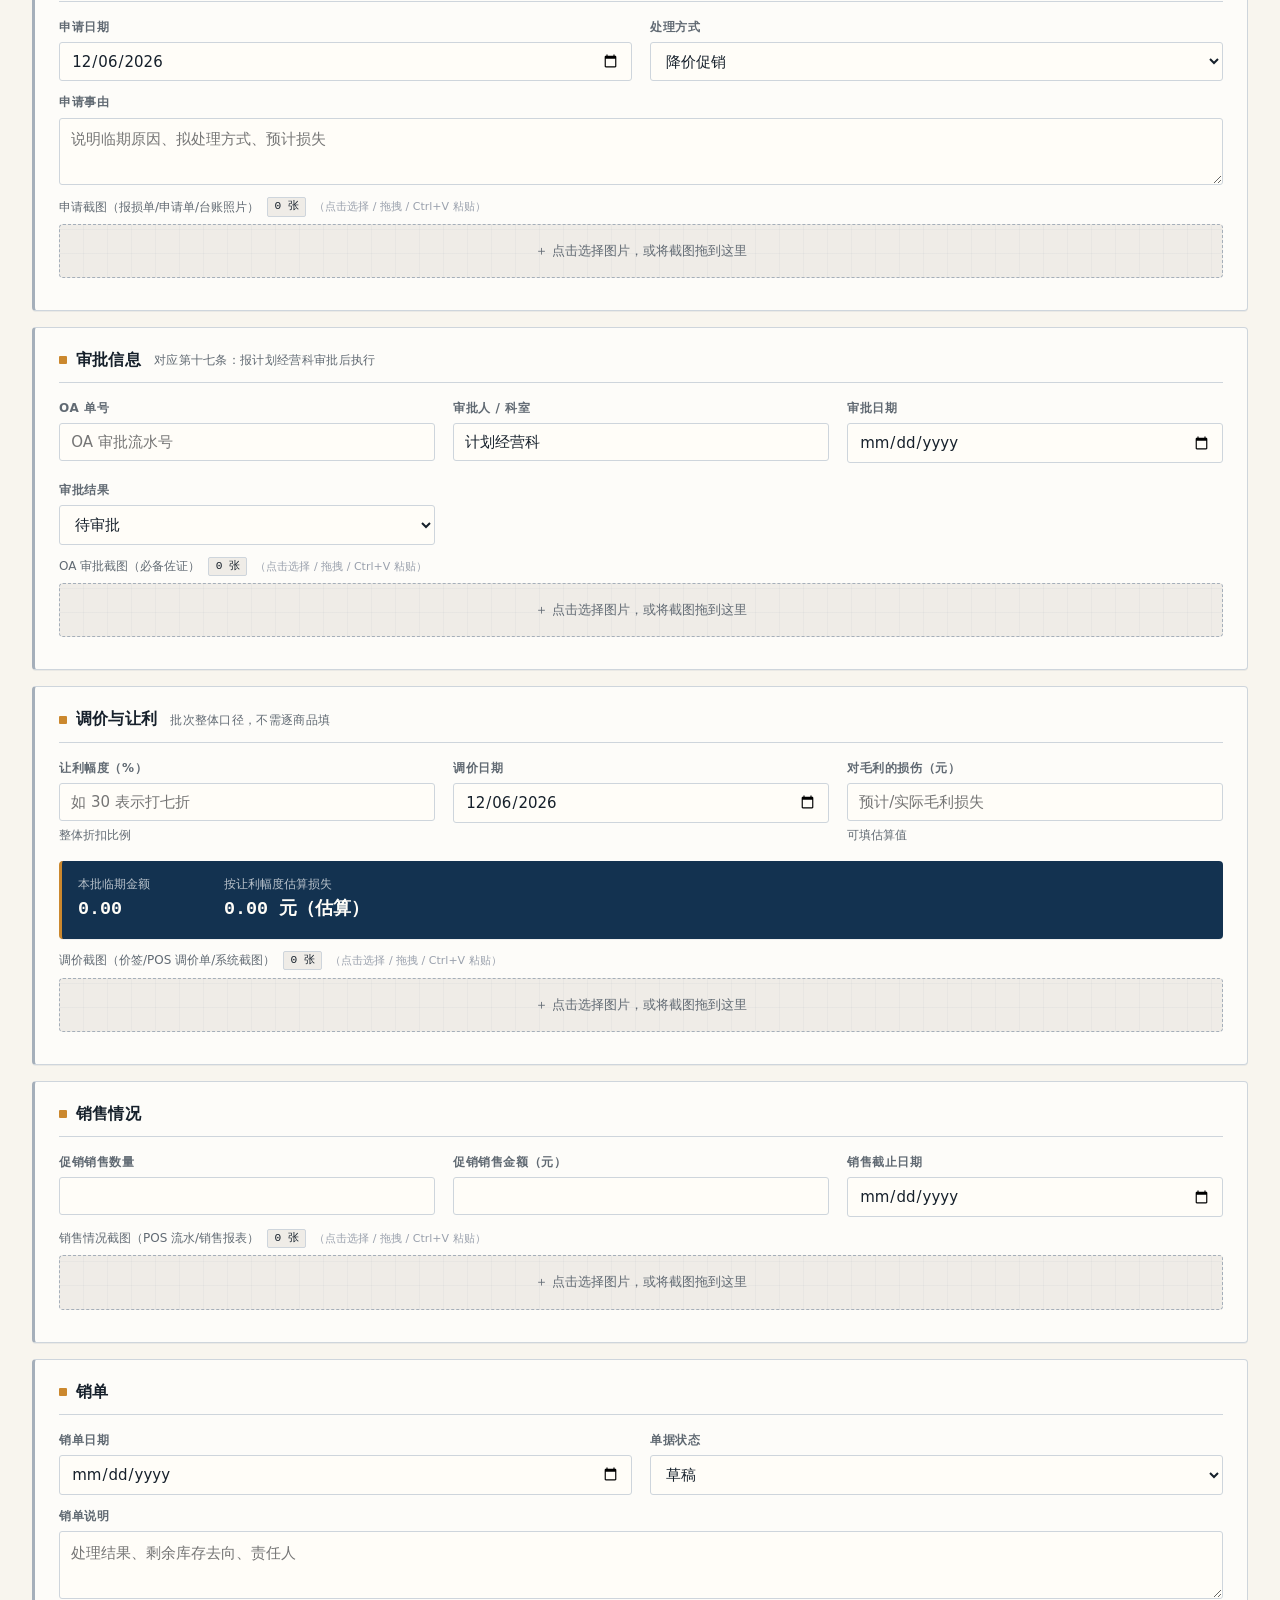
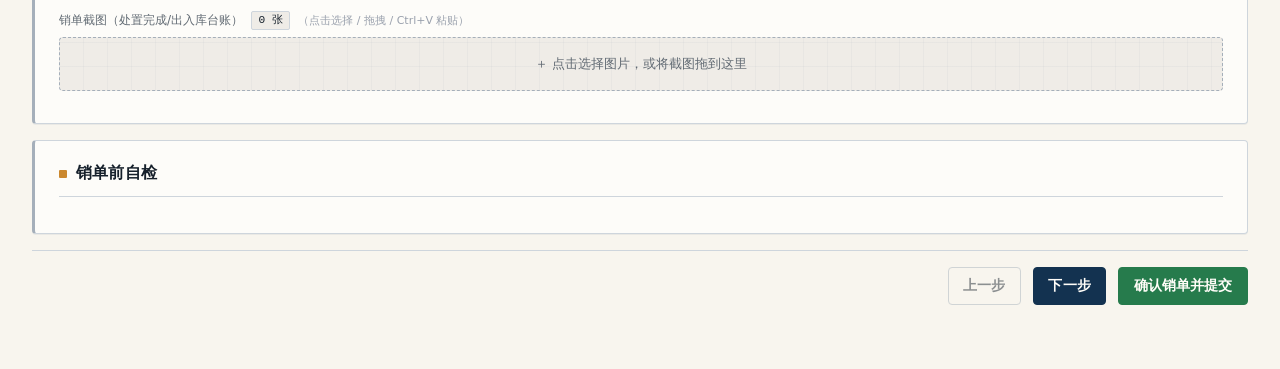
==== commit 6adbdb42: "移除审计整改模块并加入制度表1临期区间图" ====
--- a/index.html
+++ b/index.html
@@ -48,7 +48,7 @@
     <button type="button" class="step active" data-step="s1"><b>1</b> 批次与分类</button>
     <button type="button" class="step" data-step="s2"><b>2</b> 申请与审批</button>
     <button type="button" class="step" data-step="s3"><b>3</b> 调价与销售</button>
-    <button type="button" class="step" data-step="s4"><b>4</b> 销单与审计</button>
+    <button type="button" class="step" data-step="s4"><b>4</b> 销单与留痕</button>
   </div>
 
   <form id="orderForm" autocomplete="off">
@@ -194,20 +194,6 @@
       <div class="upload-block" data-group="closeImages" data-title="销单截图（处置完成/出入库台账）"></div>
     </div>
 
-    <div class="card">
-      <h2>审计问题整改</h2>
-      <div class="grid g2">
-        <label class="field"><span>审计问题编号</span><input type="text" name="auditIssueNo" placeholder="如：审计-2026-05"></label>
-        <label class="field"><span>整改状态</span><select name="auditResolved">
-          <option value="未解决">未解决</option>
-          <option value="已解决">已解决</option>
-        </select></label>
-      </div>
-      <label class="field full"><span>相关风险</span><textarea name="auditRisk" rows="2" placeholder="审计指出的风险点"></textarea></label>
-      <label class="field full"><span>已解决事项</span><textarea name="auditFixed" rows="2" placeholder="已采取的整改与留痕"></textarea></label>
-      <div class="upload-block" data-group="auditImages" data-title="审计佐证截图"></div>
-    </div>
-
     <div class="card close-check" id="closeCheck">
       <h2>销单前自检</h2>
       <ul id="checkList"></ul>
@@ -283,12 +269,17 @@
     <p class="note">注：当地未明确食品临近保质期的，可由食品经营者自行设定或与供应商协商确定，但需考虑行政区域规定。</p>
   </div>
   <div class="card">
+    <h2>临期窗口的变化</h2>
+    <p class="hint-line">保质期越长，进入临期状态的剩余天数窗口越宽；图中一珠代表一天，可直接数。</p>
+    <iframe class="chart-frame" src="charts/near-expiry-window.zh.html" title="临期界定区间图（制度表 1）" loading="lazy"></iframe>
+  </div>
+  <div class="card">
     <h2>填报与落表说明</h2>
     <ol class="help-list">
       <li><b>网页不存数据</b>：本页面只负责填报和提交，不保存单据、不备份 JSON。提交成功后可在「提交记录」或金山在线表格核对。</li>
       <li><b>一单一批</b>：每处理一批临期商品建一张单，单号自动生成（LQ-年月-油站-序号），不逐商品建单。</li>
       <li><b>只填分类</b>：在「分类汇总」按品类填名称、件数、金额；<b>单品明细直接拍照上传附表</b>，不用一行行录入。</li>
-      <li><b>七组佐证图片</b>：明细附表、申请、审批、调价、销售、销单、审计。每组最多 3 张落表；多余图片请先合并成长图再上传。</li>
+      <li><b>六组佐证图片</b>：明细附表、申请、审批、调价、销售、销单。每组最多 3 张落表；多余图片请先合并成长图再上传。</li>
       <li>图片上传后自动压缩（最长边 1400px），电脑端可 Ctrl+V 直接粘贴截图。</li>
       <li>临期金额自动取分类合计，临期比例自动对照 1% 红线，超线标红提示。</li>
       <li>每次提交都会在「提交日志」追加一行，记录时间、提交人、图片数和是否销单，供公司导出打印。</li>
--- a/css/style.css
+++ b/css/style.css
@@ -1,129 +1,396 @@
+/* ==========================================================================
+   临期商品一单一销台账 · 设计系统
+   审计档案 × 加油站工业实用风 / light mode / desktop-first
+   ========================================================================== */
+
 :root{
-  --bg:#f5f6f8; --surface:#fff; --surface-2:#fafbfc; --border:#e3e6ea;
-  --text:#1f2430; --muted:#6b7280; --primary:#1d6fd6; --primary-dark:#1558ad;
-  --success:#1f8a5b; --danger:#c83a3a; --warn:#b5761a; --shadow:0 1px 3px rgba(16,24,40,.06);
-}
+  /* 语义色：先给十六进制兜底，再给 oklch 增强 */
+  --navy:#12335e;        --navy:oklch(31% 0.065 250);
+  --ink:#18212f;         --ink:oklch(24% 0.025 250);
+  --muted:#6b7280;       --muted:oklch(52% 0.018 250);
+  --paper:#f6f4ef;       --paper:oklch(97% 0.009 85);
+  --surface:#fffdf8;     --surface:oklch(99% 0.004 85);
+  --surface-2:#f0eee7;   --surface-2:oklch(94.5% 0.008 85);
+  --line:#d8dce2;        --line:oklch(87% 0.012 250);
+  --line-strong:#aab4c2; --line-strong:oklch(75% 0.020 250);
+  --primary:#1d6fd6;     --primary:oklch(48% 0.120 250);
+  --primary-dark:#1558ad;--primary-dark:oklch(40% 0.120 250);
+  --success:#1f8a5b;     --success:oklch(52% 0.110 155);
+  --danger:#c83a3a;      --danger:oklch(55% 0.170 25);
+  --warn:#b5761a;        --warn:oklch(68% 0.130 70);
+  --white:#fffdf8;
+
+  /* 间距节奏 */
+  --space-1:.25rem; --space-2:.5rem; --space-3:.75rem; --space-4:1rem;
+  --space-5:1.5rem; --space-6:2rem; --space-7:3rem;
+
+  --radius:4px; --radius-lg:6px;
+  --shadow-sm:0 1px 0 rgba(18,51,94,.06);
+  --shadow-md:0 8px 24px rgba(18,51,94,.10);
+  --ease-out:cubic-bezier(.16,1,.3,1);
+
+  --font-sans:"Bahnschrift","Microsoft YaHei UI","PingFang SC","Source Han Sans SC",system-ui,sans-serif;
+  --font-num:"DIN Alternate","Bahnschrift","Consolas","SFMono-Regular",monospace;
+}
+
 *{box-sizing:border-box}
-html,body{margin:0;padding:0}
-body{font-family:"Microsoft YaHei","Segoe UI",system-ui,sans-serif;background:var(--bg);color:var(--text);font-size:14px;line-height:1.5}
-.topbar{background:#12335e;color:#fff;padding:14px 24px;display:flex;align-items:center;justify-content:space-between;gap:16px}
-.brand{display:flex;align-items:center;gap:14px}
-.brand-mark{width:42px;height:42px;border-radius:9px;background:#2a7de1;display:flex;align-items:center;justify-content:center;font-weight:700;font-size:16px;letter-spacing:.5px}
-.brand h1{margin:0;font-size:18px;font-weight:600}
-.brand-sub{margin:2px 0 0;font-size:12px;color:#b9d0ea}
-.topbar-actions{display:flex;gap:8px}
-.tabs{display:flex;gap:2px;background:var(--surface);border-bottom:1px solid var(--border);padding:0 20px;position:sticky;top:0;z-index:20}
-.tab{border:0;background:transparent;padding:13px 18px;font-size:14px;color:var(--muted);cursor:pointer;border-bottom:2px solid transparent;font-family:inherit}
-.tab:hover{color:var(--text)}
-.tab.active{color:var(--primary);border-bottom-color:var(--primary);font-weight:600}
-.pill{display:inline-block;background:#eef2f7;color:#54627a;border-radius:10px;padding:0 7px;font-size:11px;margin-left:4px}
-main{padding:20px 24px 60px;max-width:1360px;margin:0 auto}
+html,body{margin:0;padding:0;min-height:100%}
+html{background:var(--paper)}
+body{
+  min-height:100vh;
+  font-family:var(--font-sans);
+  font-size:1rem;
+  line-height:1.55;
+  color:var(--ink);
+  background:
+    linear-gradient(180deg,rgba(18,51,94,.035),transparent 220px),
+    var(--paper);
+  font-variant-numeric:tabular-nums;
+  -webkit-font-smoothing:antialiased;
+}
+
+/* ---------------- 顶栏 / 标签 ---------------- */
+.topbar{
+  background:var(--navy);
+  color:var(--white);
+  padding:clamp(14px,2vw,22px) clamp(16px,3vw,32px);
+  display:flex;align-items:center;justify-content:space-between;gap:var(--space-4);
+  border-bottom:3px solid var(--warn);
+}
+.brand{display:flex;align-items:center;gap:var(--space-4);min-width:0}
+.brand-mark{
+  width:44px;height:44px;flex:0 0 44px;
+  display:flex;align-items:center;justify-content:center;
+  border:1px solid rgba(255,255,255,.48);
+  border-radius:2px;
+  background:rgba(255,255,255,.08);
+  box-shadow:inset 0 0 0 3px rgba(255,255,255,.06);
+  font-family:var(--font-num);font-size:1rem;font-weight:700;letter-spacing:.06em;
+}
+.brand h1{
+  margin:0;font-size:clamp(1.05rem,1.6vw,1.35rem);font-weight:650;
+  letter-spacing:.02em;line-height:1.2;
+}
+.brand-sub{
+  margin:.3rem 0 0;font-size:.75rem;color:rgba(255,255,255,.72);
+  letter-spacing:.06em;
+}
+.topbar-actions{display:flex;gap:var(--space-2);flex-shrink:0}
+
+.tabs{
+  display:flex;gap:0;background:var(--surface);
+  border-bottom:1px solid var(--line);
+  padding:0 clamp(16px,3vw,32px);
+  position:sticky;top:0;z-index:20;
+  box-shadow:var(--shadow-sm);
+}
+.tab{
+  border:0;background:transparent;
+  padding:.85rem 1.15rem;
+  font-family:inherit;font-size:.875rem;color:var(--muted,#6b7280);
+  cursor:pointer;border-bottom:3px solid transparent;
+  transition:color .16s var(--ease-out),border-color .16s var(--ease-out);
+}
+.tab:hover{color:var(--ink)}
+.tab.active{color:var(--navy);border-bottom-color:var(--warn);font-weight:700}
+.pill{
+  display:inline-block;background:var(--surface-2);color:var(--ink);
+  border:1px solid var(--line);border-radius:2px;
+  padding:0 .4rem;font-family:var(--font-num);font-size:.7rem;margin-left:.25rem;
+}
+
+main{padding:clamp(18px,3vw,32px) clamp(16px,3vw,32px) 4rem;max-width:1440px;margin:0 auto}
 .panel{display:none}
-.panel.active{display:block}
-.toolbar{display:flex;justify-content:space-between;align-items:center;gap:12px;margin-bottom:16px;flex-wrap:wrap}
-.toolbar-left,.toolbar-right{display:flex;align-items:center;gap:10px;flex-wrap:wrap}
-.field-inline{display:flex;align-items:center;gap:6px;font-size:13px;color:var(--muted)}
-.field-inline input,.field-inline select{padding:6px 9px;border:1px solid var(--border);border-radius:6px;font-size:13px;font-family:inherit;background:var(--surface);color:var(--text)}
-.btn{border:1px solid var(--border);background:var(--surface);color:var(--text);border-radius:7px;padding:8px 15px;font-size:13px;cursor:pointer;font-family:inherit;transition:.12s}
-.btn:hover{background:var(--surface-2);border-color:#c9d0d9}
-.btn-primary{background:var(--primary);border-color:var(--primary);color:#fff}
-.btn-primary:hover{background:var(--primary-dark);border-color:var(--primary-dark)}
-.btn-success{background:var(--success);border-color:var(--success);color:#fff}
-.btn-success:hover{background:#18734c}
-.btn-danger-ghost{color:var(--danger);border-color:#eccaca}
+.panel.active{display:block;animation:panel-in .28s var(--ease-out) both}
+@keyframes panel-in{from{opacity:0;transform:translateY(6px)}to{opacity:1;transform:none}}
+
+/* ---------------- 通用控件 ---------------- */
+.toolbar{
+  display:flex;justify-content:space-between;align-items:center;gap:var(--space-3);
+  margin-bottom:var(--space-4);flex-wrap:wrap;
+}
+.toolbar-left,.toolbar-right{display:flex;align-items:center;gap:var(--space-3);flex-wrap:wrap}
+.field-inline{display:flex;align-items:center;gap:.4rem;font-size:.8125rem;color:var(--ink)}
+.field-inline input,.field-inline select{
+  padding:.45rem .6rem;border:1px solid var(--line);border-radius:3px;
+  font-family:inherit;font-size:.875rem;background:var(--surface);color:var(--ink);
+  min-height:36px;
+}
+.field-inline input:focus,.field-inline select:focus{
+  outline:none;border-color:var(--primary);box-shadow:0 0 0 3px color-mix(in oklch,var(--primary) 16%,transparent);
+}
+
+.btn{
+  border:1px solid var(--line-strong);
+  background:var(--surface);color:var(--ink);
+  border-radius:var(--radius);
+  padding:.55rem .9rem;
+  font-family:inherit;font-size:.875rem;font-weight:650;letter-spacing:.01em;
+  cursor:pointer;min-height:38px;
+  transition:transform .16s var(--ease-out),background .16s var(--ease-out),
+             border-color .16s var(--ease-out),box-shadow .16s var(--ease-out);
+}
+.btn:hover:not(:disabled){transform:translateY(-1px);box-shadow:var(--shadow-sm);border-color:var(--navy)}
+.btn:active:not(:disabled){transform:none}
+.btn:focus-visible{outline:2px solid var(--warn);outline-offset:2px}
+.btn-primary{background:var(--navy);border-color:var(--navy);color:var(--white)}
+.btn-primary:hover:not(:disabled){background:var(--primary-dark);border-color:var(--primary-dark)}
+.btn-success{background:var(--success);border-color:var(--success);color:var(--white)}
+.btn-success:hover:not(:disabled){filter:brightness(.95)}
+.btn-danger-ghost{color:var(--danger);border-color:color-mix(in oklch,var(--danger) 45%,var(--line))}
 .btn-ghost{background:transparent}
-.btn-sm{padding:6px 10px;font-size:12px}
-.btn:disabled{opacity:.5;cursor:not-allowed}
-.save-state{font-size:12px;color:var(--muted)}
-.save-state.saved{color:var(--success)}
-.stepbar{display:flex;gap:8px;margin-bottom:16px;flex-wrap:wrap}
-.step{border:1px solid var(--border);background:var(--surface);border-radius:8px;padding:9px 16px;cursor:pointer;font-size:13px;color:var(--muted);font-family:inherit;display:flex;align-items:center;gap:8px}
-.step b{width:20px;height:20px;border-radius:50%;background:#eef2f7;color:#54627a;display:inline-flex;align-items:center;justify-content:center;font-size:11px}
-.step.active{border-color:var(--primary);color:var(--primary);font-weight:600}
-.step.active b{background:var(--primary);color:#fff}
-.step.done b{background:var(--success);color:#fff}
-.card{background:var(--surface);border:1px solid var(--border);border-radius:10px;padding:18px 20px;margin-bottom:16px;box-shadow:var(--shadow)}
-.card h2{font-size:15px;font-weight:600;margin:0 0 14px;padding-bottom:10px;border-bottom:1px solid var(--border)}
-.req-note{font-size:12px;font-weight:400;color:var(--muted);margin-left:8px}
-.step-panel{display:none}
-.step-panel.active{display:block}
-.grid{display:grid;gap:14px}
+.topbar .btn{color:var(--white);border-color:rgba(255,255,255,.48)}
+.topbar .btn:hover:not(:disabled){background:rgba(255,255,255,.10);border-color:var(--white)}
+.btn-sm{padding:.35rem .65rem;font-size:.8rem;min-height:32px}
+.btn:disabled{opacity:.48;cursor:not-allowed;transform:none;box-shadow:none}
+
+.save-state{
+  font-size:.8125rem;color:var(--muted,#6b7280);
+  padding:.25rem .6rem;border-left:2px solid var(--line-strong);background:var(--surface-2);
+  font-family:var(--font-num);
+}
+.save-state.saved{color:var(--success);border-left-color:var(--success)}
+
+/* ---------------- 步骤条 ---------------- */
+.stepbar{
+  display:flex;gap:0;margin-bottom:var(--space-4);
+  border:1px solid var(--line);border-radius:var(--radius);
+  overflow:hidden;background:var(--surface);box-shadow:var(--shadow-sm);
+}
+.step{
+  flex:1 1 0;display:flex;align-items:center;gap:.55rem;
+  border:0;border-right:1px solid var(--line);border-radius:0;
+  padding:.75rem .9rem;cursor:pointer;
+  font-family:inherit;font-size:.8125rem;color:var(--muted,#6b7280);
+  background:transparent;text-align:left;
+  transition:background .16s var(--ease-out),color .16s var(--ease-out);
+}
+.step:last-child{border-right:0}
+.step:hover{background:var(--surface-2);color:var(--ink)}
+.step.active{
+  background:color-mix(in oklch,var(--primary) 8%,var(--surface));
+  color:var(--primary-dark);font-weight:700;
+  box-shadow:inset 0 -3px 0 var(--warn);
+}
+.step b{
+  width:1.5rem;height:1.5rem;flex:0 0 1.5rem;
+  display:inline-flex;align-items:center;justify-content:center;
+  border:1px solid var(--line-strong);border-radius:2px;
+  background:var(--surface-2);color:var(--ink);
+  font-family:var(--font-num);font-size:.75rem;font-weight:700;
+}
+.step.active b{background:var(--navy);border-color:var(--navy);color:var(--white)}
+.step.done b{background:var(--success);border-color:var(--success);color:var(--white)}
+
+/* ---------------- 卡片 / 表单 ---------------- */
+.card{
+  background:var(--surface);
+  border:1px solid var(--line);
+  border-left:3px solid var(--line-strong);
+  border-radius:var(--radius);
+  padding:clamp(14px,1.6vw,20px) clamp(16px,2vw,24px);
+  margin-bottom:var(--space-4);
+  box-shadow:var(--shadow-sm);
+}
+.card h2{
+  font-size:1rem;font-weight:700;margin:0 0 var(--space-4);
+  padding-bottom:.6rem;border-bottom:1px solid var(--line);
+  display:flex;align-items:center;gap:.55rem;letter-spacing:.02em;
+}
+.card h2::before{content:"";width:.5rem;height:.5rem;flex:0 0 .5rem;background:var(--warn);border-radius:1px}
+.req-note,.hint-line,.field small,.note{color:var(--muted,#6b7280);font-size:.75rem;font-weight:400}
+.req-note{margin-left:.25rem}
+.hint-line{margin:-.25rem 0 .65rem}
+
+.grid{display:grid;gap:clamp(12px,1.4vw,18px)}
 .g2{grid-template-columns:repeat(2,minmax(0,1fr))}
 .g3{grid-template-columns:repeat(3,minmax(0,1fr))}
-.field{display:flex;flex-direction:column;gap:5px}
-.field.full{margin-top:12px}
-.field>span{font-size:12px;color:var(--muted);font-weight:500}
+.field{display:flex;flex-direction:column;gap:.35rem}
+.field.full{margin-top:var(--space-3)}
+.field>span{font-size:.75rem;font-weight:700;letter-spacing:.05em;color:var(--muted,#6b7280)}
 .field i{color:var(--danger);font-style:normal}
-.field small{font-size:11px;color:#9aa1ad}
-.field input,.field select,.field textarea{width:100%;border:1px solid var(--border);border-radius:6px;padding:8px 10px;font-size:13px;font-family:inherit;color:var(--text);background:var(--surface)}
-.field input:focus,.field select:focus,.field textarea:focus{outline:2px solid rgba(29,111,214,.2);border-color:var(--primary)}
-.field textarea{resize:vertical}
-.mono{font-family:Consolas,"Courier New",monospace}
-.calc-strip{display:flex;gap:12px;flex-wrap:wrap;margin-top:14px;padding:12px 14px;background:var(--surface-2);border:1px dashed var(--border);border-radius:8px}
-.calc-strip>div{display:flex;flex-direction:column;gap:3px;min-width:120px}
-.calc-strip span{font-size:11px;color:var(--muted)}
-.calc-strip b{font-size:14px;font-weight:600}
+.field small{color:var(--muted,#6b7280)}
+.field input,.field select,.field textarea{
+  width:100%;border:1px solid var(--line);border-radius:3px;
+  padding:.55rem .7rem;font-family:inherit;font-size:.9375rem;
+  color:var(--ink);background:var(--white);
+}
+.field input:focus,.field select:focus,.field textarea:focus{
+  outline:none;border-color:var(--primary);
+  box-shadow:0 0 0 3px color-mix(in oklch,var(--primary) 16%,transparent);
+}
+.field textarea{resize:vertical;line-height:1.6}
+.mono{font-family:var(--font-num)}
+
+.calc-strip{
+  display:flex;gap:var(--space-4);flex-wrap:wrap;
+  margin-top:var(--space-4);padding:.9rem 1rem;
+  background:var(--navy);color:var(--white);
+  border-left:3px solid var(--warn);border-radius:var(--radius);
+  box-shadow:var(--shadow-sm);
+}
+.calc-strip>div{display:flex;flex-direction:column;gap:.15rem;min-width:130px}
+.calc-strip span{font-size:.75rem;color:rgba(255,255,255,.7)}
+.calc-strip b{font-family:var(--font-num);font-size:1.15rem;font-weight:700}
+.calc-strip .redline-hit{color:#ffd2c7}
 .verdict.normal{color:var(--success)}.verdict.near{color:var(--warn)}.verdict.expired{color:var(--danger)}
 .redline-hit{color:var(--danger)!important}
-.upload-block{margin-top:14px}
-.upload-title{font-size:12px;color:var(--muted);margin-bottom:7px;display:flex;align-items:center;gap:8px}
-.upload-title .cnt{background:#eef2f7;border-radius:9px;padding:0 7px;font-size:11px}
-.dropzone{border:1.5px dashed #c8d3e0;border-radius:8px;padding:14px;text-align:center;color:var(--muted);font-size:12px;cursor:pointer;background:var(--surface-2);transition:.12s}
-.dropzone:hover,.dropzone.dragover{border-color:var(--primary);background:#f0f6ff;color:var(--primary)}
-.thumb-row{display:flex;gap:10px;flex-wrap:wrap;margin-top:10px}
-.thumb{position:relative;width:112px;height:84px;border:1px solid var(--border);border-radius:6px;overflow:hidden;background:#f0f1f3}
+
+/* ---------------- 上传区 ---------------- */
+.upload-block{margin-top:var(--space-3)}
+.upload-title{
+  font-size:.75rem;color:var(--muted,#6b7280);margin-bottom:.45rem;
+  display:flex;align-items:center;gap:.5rem;flex-wrap:wrap;
+}
+.upload-title .cnt{
+  background:var(--surface-2);border:1px solid var(--line);border-radius:2px;
+  padding:0 .4rem;font-family:var(--font-num);font-size:.7rem;color:var(--ink);
+}
+.dropzone{
+  border:1.5px dashed var(--line-strong);border-radius:var(--radius);
+  padding:1rem;text-align:center;color:var(--muted,#6b7280);font-size:.8125rem;
+  cursor:pointer;transition:.16s var(--ease-out);
+  background:
+    repeating-linear-gradient(0deg,transparent 0 23px,rgba(18,51,94,.035) 23px 24px),
+    repeating-linear-gradient(90deg,transparent 0 23px,rgba(18,51,94,.035) 23px 24px),
+    var(--surface-2);
+}
+.dropzone:hover,.dropzone.dragover{
+  border-color:var(--primary);color:var(--primary-dark);
+  background:color-mix(in oklch,var(--primary) 7%,var(--surface));
+}
+.thumb-row{display:flex;gap:.6rem;flex-wrap:wrap;margin-top:var(--space-3)}
+.thumb{
+  position:relative;width:7rem;height:5.25rem;
+  border:1px solid var(--line);border-radius:3px;overflow:hidden;background:var(--surface-2);
+}
 .thumb img{width:100%;height:100%;object-fit:cover;cursor:zoom-in}
-.thumb .del{position:absolute;top:2px;right:2px;width:19px;height:19px;border:0;border-radius:50%;background:rgba(0,0,0,.62);color:#fff;font-size:12px;line-height:19px;cursor:pointer;padding:0}
-.thumb .idx{position:absolute;bottom:2px;left:2px;background:rgba(0,0,0,.55);color:#fff;font-size:10px;padding:0 4px;border-radius:3px}
-.form-footer{display:flex;justify-content:flex-end;gap:10px;padding:14px 0;border-top:1px solid var(--border)}
-.close-check ul{margin:0;padding-left:20px;font-size:13px}
-.close-check li{margin:5px 0}
+.thumb .del{
+  position:absolute;top:2px;right:2px;width:20px;height:20px;border:0;border-radius:2px;
+  background:rgba(24,33,47,.78);color:#fff;font-size:.75rem;line-height:20px;cursor:pointer;padding:0;
+}
+.thumb .idx{
+  position:absolute;bottom:2px;left:2px;background:rgba(24,33,47,.78);color:#fff;
+  font-family:var(--font-num);font-size:.65rem;padding:0 .3rem;border-radius:2px;
+}
+
+/* ---------------- 表格 ---------------- */
+.cat-wrap,.table-wrap{overflow:auto;border:1px solid var(--line);border-radius:var(--radius);background:var(--surface)}
+table.cat-table,table.ledger,table.mini-table{width:100%;border-collapse:collapse}
+table.cat-table{min-width:460px;font-size:.875rem}
+table.cat-table th,table.ledger th,table.mini-table th{
+  background:var(--surface-2);color:var(--ink);text-align:left;
+  padding:.6rem .75rem;font-weight:700;font-size:.75rem;letter-spacing:.03em;
+  border-bottom:2px solid var(--line-strong);white-space:nowrap;
+}
+table.cat-table td,table.ledger td,table.mini-table td{
+  padding:.5rem .7rem;border-bottom:1px solid var(--line);vertical-align:middle;
+}
+table.ledger{font-size:.8125rem}
+table.ledger td{font-variant-numeric:tabular-nums}
+table.cat-table tfoot td{background:var(--surface-2);font-weight:700;border-bottom:0}
+table.cat-table input{
+  width:100%;border:1px solid transparent;border-radius:3px;
+  padding:.4rem .5rem;font-family:inherit;font-size:.875rem;background:transparent;color:var(--ink);
+}
+table.cat-table input:focus{border-color:var(--primary);background:var(--white);outline:none}
+.cat-del{border:0;background:none;color:var(--danger);cursor:pointer;font-size:1rem;padding:.1rem .5rem;font-family:inherit}
+table.ledger tr:hover td{background:color-mix(in oklch,var(--primary) 4%,var(--surface))}
+.tag{
+  display:inline-block;border-radius:2px;border:1px solid var(--line);
+  padding:.1rem .5rem;font-size:.7rem;font-weight:700;background:var(--surface-2);color:var(--ink);
+}
+.tag.done{background:color-mix(in oklch,var(--success) 12%,var(--surface));border-color:var(--success);color:var(--success)}
+.tag.warn{background:color-mix(in oklch,var(--warn) 14%,var(--surface));border-color:var(--warn);color:var(--warn)}
+.empty{
+  padding:3rem;text-align:center;color:var(--muted,#6b7280);font-size:.875rem;
+}
+.empty::before{content:"—";display:block;font-family:var(--font-num);font-size:1.5rem;color:var(--line-strong);margin-bottom:.4rem}
+.link-btn{border:0;background:none;color:var(--primary-dark);cursor:pointer;font-size:.75rem;padding:.1rem .3rem;font-family:inherit;font-weight:600}
+.link-btn:hover{text-decoration:underline}
+.link-btn.danger{color:var(--danger)}
+
+/* ---------------- 底部 / 自检 / 说明 ---------------- */
+.form-footer{display:flex;justify-content:flex-end;gap:var(--space-3);padding-top:var(--space-4);margin-top:var(--space-2);border-top:1px solid var(--line)}
+.close-check ul{margin:0;padding-left:1.25rem;font-size:.875rem}
+.close-check li{margin:.35rem 0}
 .close-check li.ok{color:var(--success)}
 .close-check li.bad{color:var(--danger)}
-.cat-wrap{overflow:auto;border:1px solid var(--border);border-radius:8px}
-table.cat-table{width:100%;border-collapse:collapse;font-size:13px;min-width:460px}
-table.cat-table th{background:var(--surface-2);color:var(--muted);font-weight:600;text-align:left;padding:9px 12px;border-bottom:1px solid var(--border)}
-table.cat-table td{padding:6px 8px;border-bottom:1px solid #eef0f3}
-table.cat-table tfoot td{background:var(--surface-2);font-weight:600;border-bottom:0}
-table.cat-table input{width:100%;border:1px solid transparent;border-radius:5px;padding:6px 8px;font-size:13px;font-family:inherit;background:transparent;color:var(--text)}
-table.cat-table input:focus{border-color:var(--primary);background:#fff;outline:none}
-.cat-del{border:0;background:none;color:var(--danger);cursor:pointer;font-size:16px;padding:2px 8px;font-family:inherit}
-.hint-line{font-size:12px;color:var(--muted);margin:-6px 0 10px}
-table.ledger,table.mini-table{width:100%;border-collapse:collapse;font-size:13px}
-table.ledger th,table.mini-table th{background:var(--surface-2);text-align:left;padding:11px 12px;font-weight:600;color:var(--muted);border-bottom:1px solid var(--border);white-space:nowrap}
-table.ledger td,table.mini-table td{padding:10px 12px;border-bottom:1px solid #eef0f3;vertical-align:middle}
-table.ledger tr:hover td{background:#f9fbfe}
-.tag{display:inline-block;border-radius:10px;padding:2px 9px;font-size:11px;background:#eef2f7;color:#54627a}
-.tag.done{background:#e7f6ef;color:var(--success)}
-.tag.warn{background:#fdf3e2;color:var(--warn)}
-.empty{padding:40px;text-align:center;color:var(--muted)}
-.link-btn{border:0;background:none;color:var(--primary);cursor:pointer;font-size:12px;padding:2px 5px;font-family:inherit}
-.link-btn.danger{color:var(--danger)}
+.help-list{font-size:.875rem;line-height:1.85;padding-left:1.25rem;margin:0}
+.help-list li{margin:.3rem 0}
+.note{margin-top:.6rem}
 .export-card{max-width:760px}
-.export-card p{color:var(--muted);font-size:13px;margin:0 0 14px}
-.export-card p strong{color:var(--text)}
-.export-meta{font-size:12px;color:var(--muted);margin-bottom:12px}
-.radio-row{display:flex;gap:20px;margin-bottom:12px;font-size:13px}
-.btn-row{display:flex;gap:10px}
-.help-list{font-size:13px;line-height:1.9;padding-left:20px;margin:0}
-.help-list li{margin:4px 0}
-.note{font-size:12px;color:var(--muted);margin-top:10px}
-.toast{position:fixed;bottom:24px;left:50%;transform:translateX(-50%) translateY(100px);background:#1f2430;color:#fff;padding:11px 20px;border-radius:8px;font-size:13px;opacity:0;transition:.25s;z-index:100;pointer-events:none;max-width:80vw}
+.export-card p{color:var(--muted,#6b7280);font-size:.875rem;margin:0 0 var(--space-4)}
+.export-card p strong{color:var(--ink)}
+.export-meta{font-size:.75rem;color:var(--muted,#6b7280);margin-bottom:var(--space-3)}
+.radio-row{display:flex;gap:1.25rem;margin-bottom:var(--space-3);font-size:.875rem}
+.btn-row{display:flex;gap:var(--space-3)}
+
+/* ---------------- 公司导出端 ---------------- */
+.admin-gate{
+  max-width:32rem;margin:clamp(40px,8vh,80px) auto;
+  background:var(--surface);border:1px solid var(--line);border-top:4px solid var(--warn);
+  border-radius:var(--radius);padding:clamp(20px,3vw,28px);box-shadow:var(--shadow-md);
+}
+.admin-gate h2{margin:0 0 .4rem;font-size:1.35rem;letter-spacing:.02em}
+.admin-gate p{color:var(--muted,#6b7280);font-size:.875rem;margin:0 0 var(--space-4);max-width:48ch}
+.summary-grid{display:grid;grid-template-columns:repeat(auto-fit,minmax(180px,1fr));gap:var(--space-3);margin-bottom:var(--space-4)}
+.summary-card{
+  background:var(--surface);border:1px solid var(--line);border-top:3px solid var(--navy);
+  border-radius:var(--radius);padding:.9rem 1rem;box-shadow:var(--shadow-sm);
+}
+.summary-card span{display:block;font-size:.75rem;font-weight:700;letter-spacing:.05em;color:var(--muted,#6b7280)}
+.summary-card b{display:block;font-family:var(--font-num);font-size:1.65rem;line-height:1.2;margin-top:.25rem;color:var(--ink)}
+.admin-actions{display:flex;gap:var(--space-3);flex-wrap:wrap;margin-bottom:var(--space-4)}
+.chart-frame{width:100%;height:780px;border:1px solid var(--line);border-radius:var(--radius);background:var(--paper)}
+.print-head{display:none}
+
+/* ---------------- 反馈 / 遮罩 ---------------- */
+.toast{
+  position:fixed;bottom:24px;left:50%;transform:translateX(-50%) translateY(100px);
+  background:var(--ink);color:var(--white);border-left:3px solid var(--warn);
+  padding:.7rem 1.1rem;border-radius:var(--radius);font-size:.875rem;
+  opacity:0;transition:.25s var(--ease-out);z-index:60;pointer-events:none;max-width:80vw;
+  box-shadow:var(--shadow-md);
+}
 .toast.show{transform:translateX(-50%) translateY(0);opacity:1}
-.toast.err{background:var(--danger)}
-.lightbox{position:fixed;inset:0;background:rgba(0,0,0,.85);display:flex;align-items:center;justify-content:center;z-index:200;cursor:zoom-out}
+.toast.err{border-left-color:var(--danger)}
+.lightbox{position:fixed;inset:0;background:rgba(24,33,47,.92);display:flex;align-items:center;justify-content:center;z-index:80;cursor:zoom-out}
 .lightbox img{max-width:92vw;max-height:92vh;object-fit:contain}
-@media(max-width:900px){.g3,.g2{grid-template-columns:1fr}main{padding:14px}.brand-sub{display:none}.tab{padding:11px 10px;font-size:13px}}
-/* ---- 公司导出端 ---- */
-.admin-gate{max-width:520px;margin:60px auto;background:var(--surface);border:1px solid var(--border);border-radius:10px;padding:28px;box-shadow:var(--shadow)}
-.admin-gate h2{margin:0 0 8px;font-size:18px}
-.admin-gate p{color:var(--muted);font-size:13px;margin:0 0 16px}
-.summary-grid{display:grid;grid-template-columns:repeat(4,minmax(0,1fr));gap:12px;margin-bottom:16px}
-.summary-card{background:var(--surface);border:1px solid var(--border);border-radius:10px;padding:14px 16px;box-shadow:var(--shadow)}
-.summary-card span{display:block;font-size:12px;color:var(--muted)}
-.summary-card b{display:block;font-size:22px;margin-top:4px}
-.admin-actions{display:flex;gap:10px;flex-wrap:wrap;margin-bottom:14px}
-.table-wrap{overflow:auto;border:1px solid var(--border);border-radius:8px}
-.print-head{display:none}
-@media(max-width:900px){.summary-grid{grid-template-columns:repeat(2,minmax(0,1fr))}}
-@media print{.topbar,.tabs,.toolbar,.stepbar,.form-footer,.toast,.admin-actions,.field-inline{display:none!important}main{padding:0;max-width:none}.card{box-shadow:none;break-inside:avoid;border:0;padding:8px 0}.table-wrap{border:0}.print-head{display:block;margin-bottom:10px;font-size:14px}.summary-grid{grid-template-columns:repeat(4,minmax(0,1fr))}table.ledger th,table.ledger td{padding:5px 6px;font-size:11px}}
+
+/* ---------------- 响应式 ---------------- */
+@media(max-width:980px){
+  .g3,.g2{grid-template-columns:1fr}
+  .stepbar{flex-wrap:wrap}
+  .step{flex:1 1 45%;border-bottom:1px solid var(--line)}
+  .step:nth-last-child(-n+2){border-bottom:0}
+}
+@media(max-width:640px){
+  .topbar,.tabs{padding-left:14px;padding-right:14px}
+  .brand-sub{display:none}
+  .tab{padding:.7rem .65rem;font-size:.8125rem}
+  .btn{min-height:44px}
+  .field-inline input,.field-inline select{min-height:40px}
+  .summary-grid{grid-template-columns:repeat(2,minmax(0,1fr))}
+  .calc-strip>div{min-width:100%}
+}
+
+/* ---------------- 打印 ---------------- */
+@media print{
+  .topbar,.tabs,.toolbar,.stepbar,.form-footer,.toast,.admin-actions,.admin-gate,.field-inline,.chart-frame{display:none!important}
+  main{padding:0;max-width:none}
+  .card{box-shadow:none;break-inside:avoid;border:0;border-left:0;padding:.35rem 0;margin-bottom:.6rem}
+  .card h2{font-size:.95rem}
+  .table-wrap,.cat-wrap{border:0;overflow:visible}
+  .print-head{display:block;margin-bottom:.75rem;font-size:.9rem;border-bottom:2px solid var(--navy);padding-bottom:.4rem}
+  .summary-grid{grid-template-columns:repeat(4,minmax(0,1fr))}
+  .summary-card{border:0;border-top:2px solid var(--navy);box-shadow:none;padding:.4rem 0}
+  .summary-card b{font-size:1.25rem}
+  table.ledger th,table.ledger td,table.mini-table th,table.mini-table td{padding:.28rem .4rem;font-size:.68rem}
+  *{-webkit-print-color-adjust:exact;print-color-adjust:exact}
+}
+
+/* ---------------- 无障碍：减少动效 ---------------- */
+@media (prefers-reduced-motion:reduce){
+  *,*::before,*::after{animation-duration:.01ms!important;animation-iteration-count:1!important;transition-duration:.01ms!important}
+}
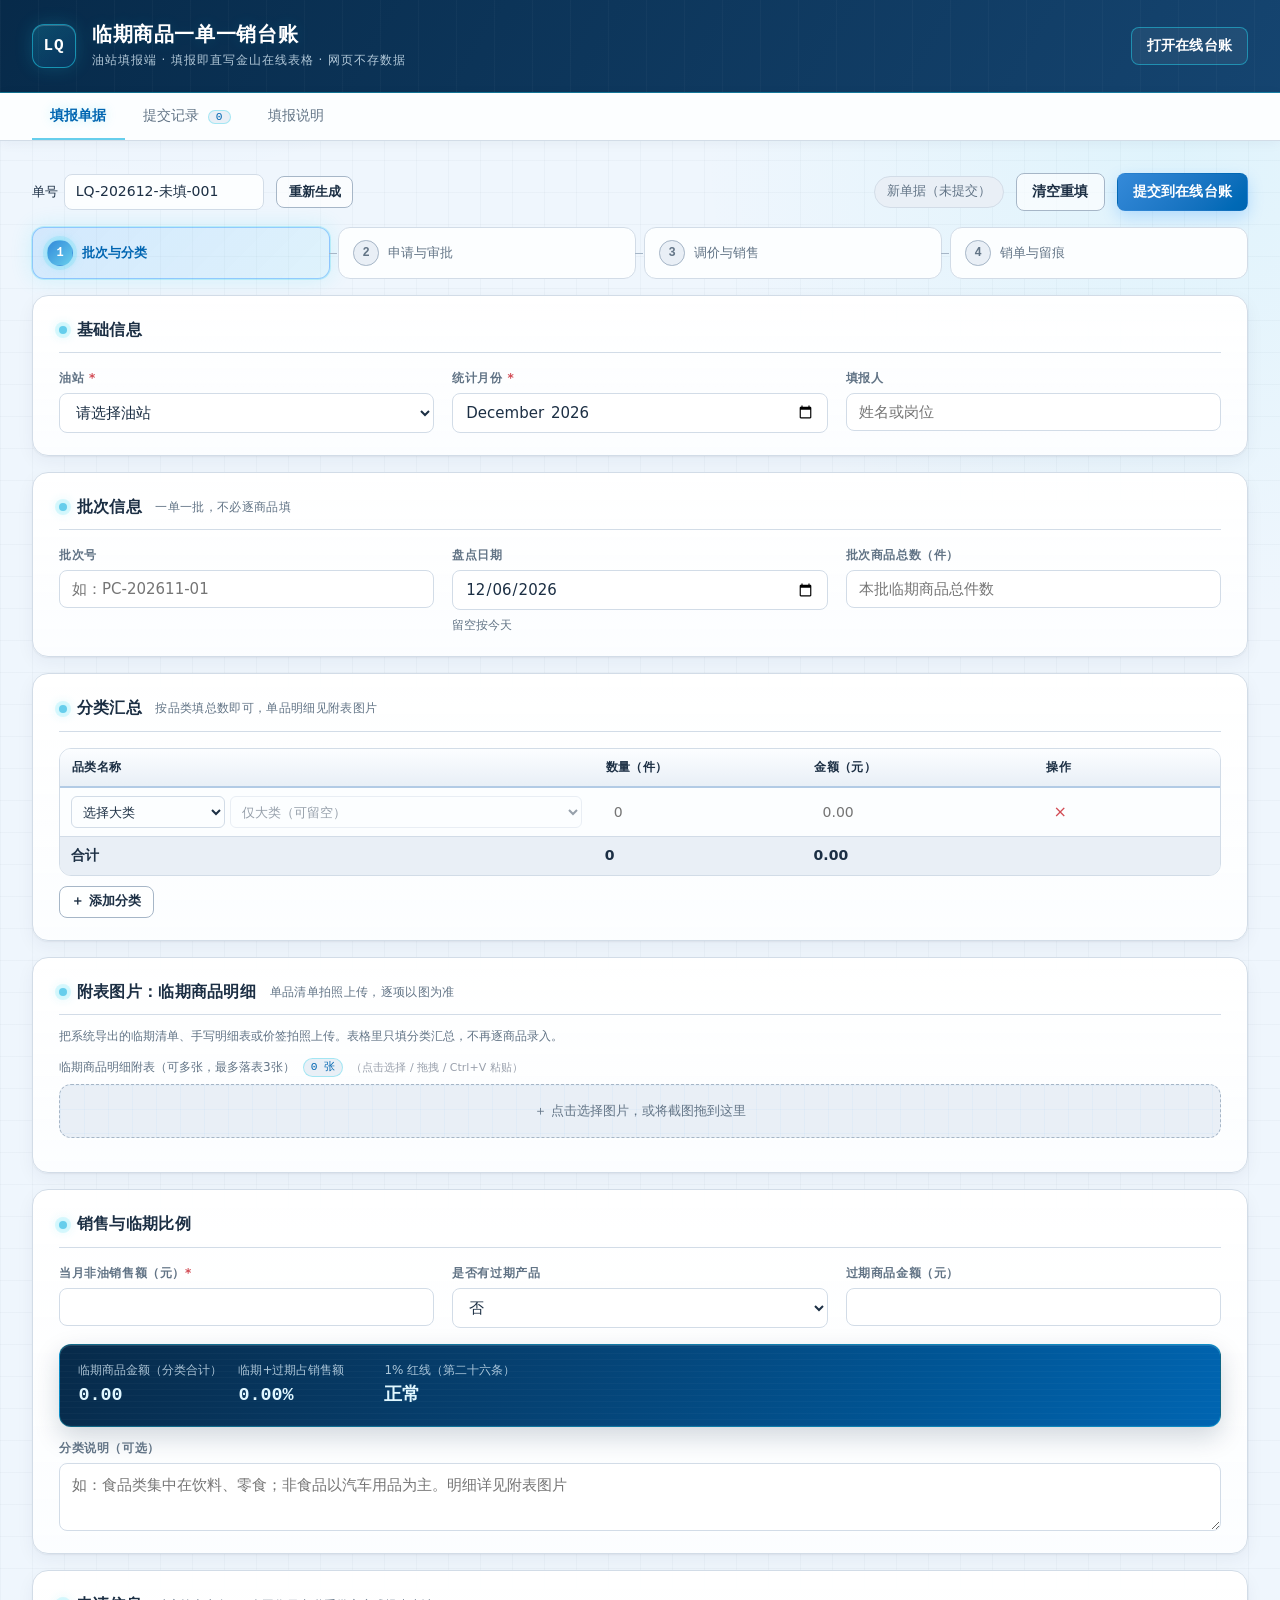
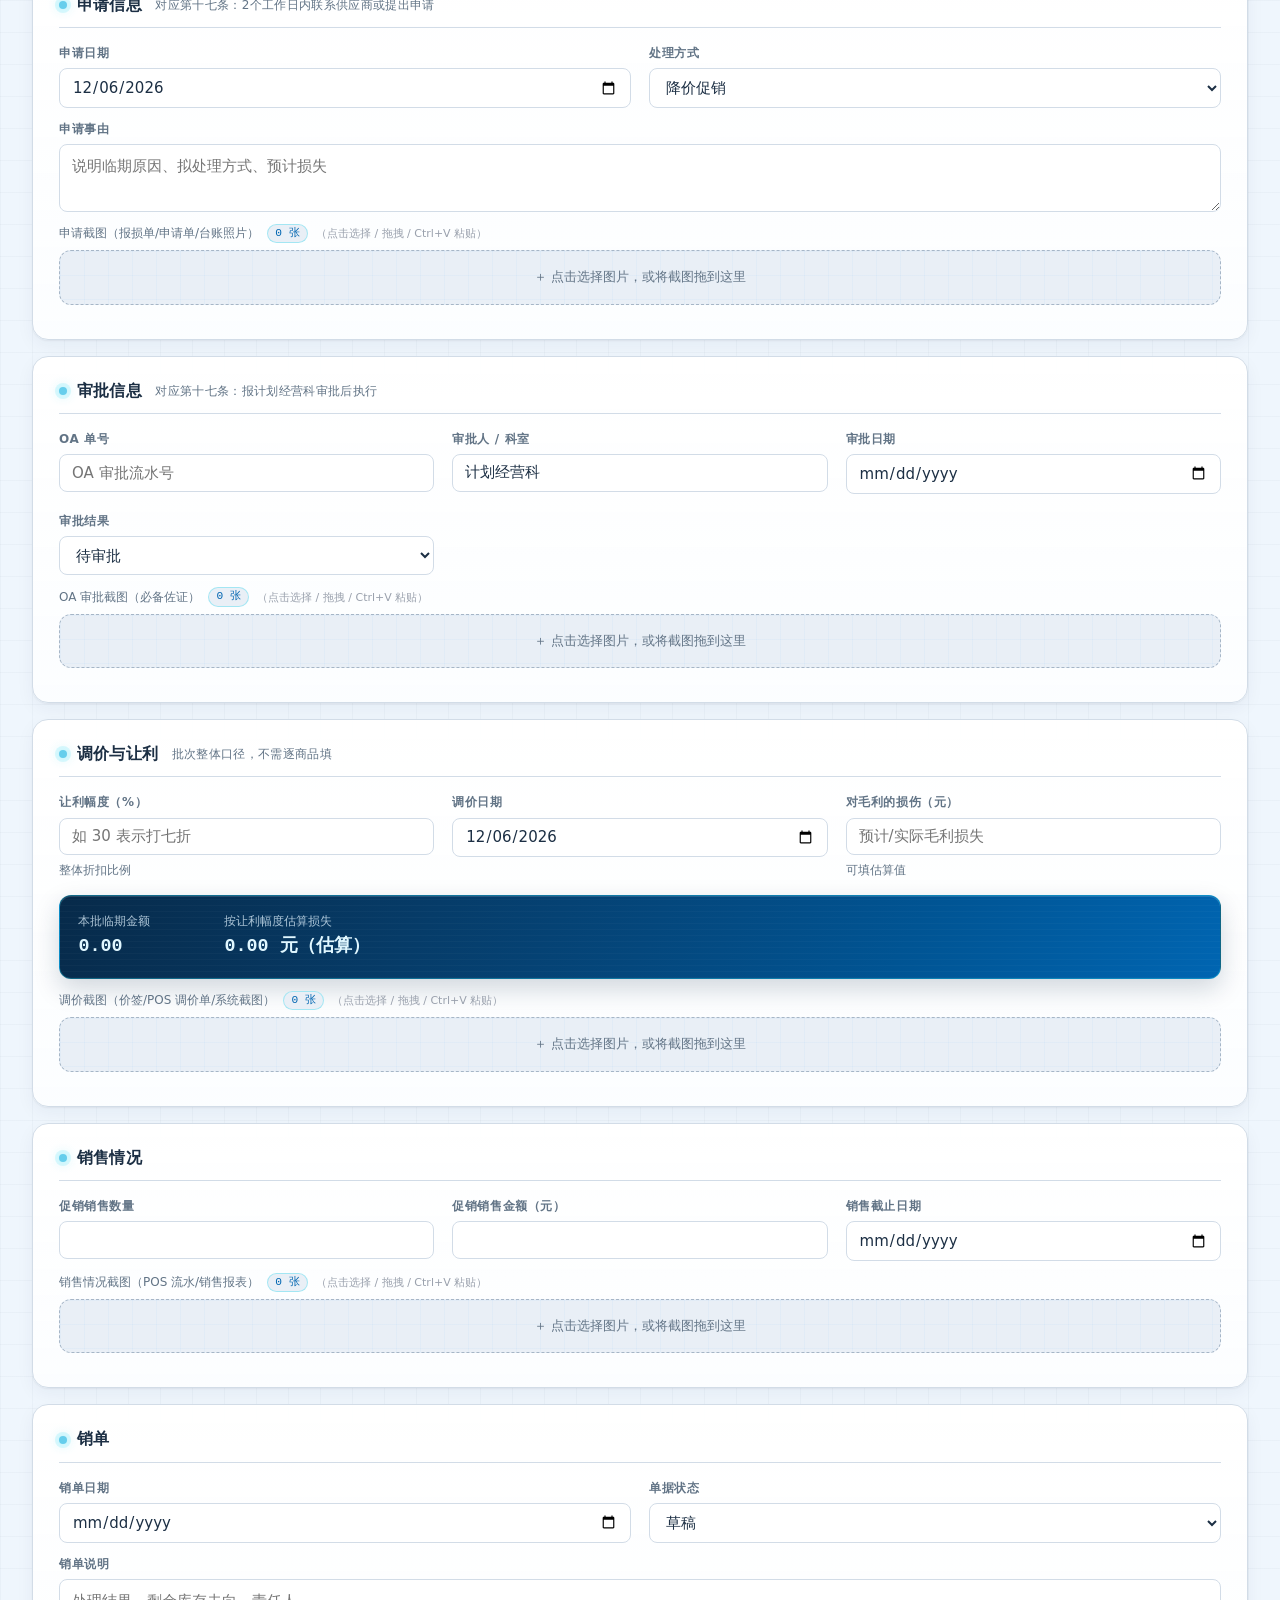
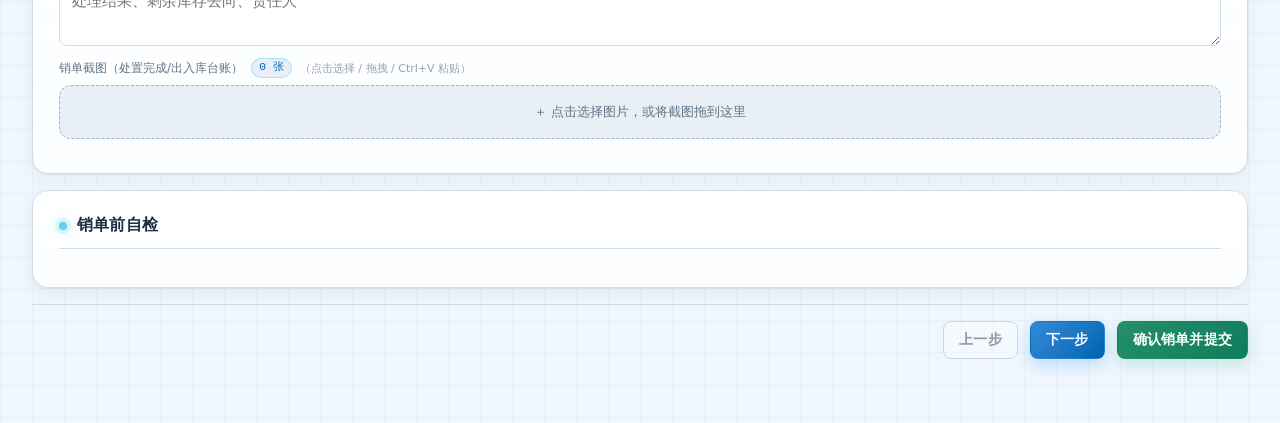
==== commit fd2f61f1: "优化：油站与品类改为下拉选择，减少手工填报" ====
--- a/index.html
+++ b/index.html
@@ -57,7 +57,7 @@
     <div class="card">
       <h2>基础信息</h2>
       <div class="grid g3">
-        <label class="field"><span>油站 <i>*</i></span><input type="text" name="station" placeholder="如：秦岭" required></label>
+        <label class="field"><span>油站 <i>*</i></span><select name="station" required><option value="">请选择油站</option></select></label>
         <label class="field"><span>统计月份 <i>*</i></span><input type="month" name="month" required></label>
         <label class="field"><span>填报人</span><input type="text" name="handler" placeholder="姓名或岗位"></label>
       </div>
@@ -212,7 +212,7 @@
 <section id="panel-records" class="panel">
   <div class="toolbar">
     <div class="toolbar-left">
-      <label class="field-inline"><span>油站</span><input type="text" id="filterRecordStation" placeholder="全部" style="width:130px"></label>
+      <label class="field-inline"><span>油站</span><select id="filterRecordStation" style="width:150px"><option value="">全部</option></select></label>
       <label class="field-inline"><span>月份</span><input type="month" id="filterRecordMonth" style="width:150px"></label>
     </div>
     <div class="toolbar-right"><button type="button" class="btn btn-ghost" id="btnRefreshRecords">刷新在线记录</button></div>
@@ -307,6 +307,7 @@
 <script src="js/utils.js"></script>
 <script src="js/images.js"></script>
 <script src="js/cloud.js"></script>
+<script src="js/catalog.js"></script>
 <script src="js/app.js"></script>
 </body>
 </html>
--- a/css/style.css
+++ b/css/style.css
@@ -1,32 +1,34 @@
 /* ==========================================================================
-   临期商品一单一销台账 · 设计系统
-   审计档案 × 加油站工业实用风 / light mode / desktop-first
+   临期商品一单一销台账 · 设计系统 v3
+   精密控制台 × 加油站在线台账 / light workspace + dark command bar
    ========================================================================== */
 
 :root{
-  /* 语义色：先给十六进制兜底，再给 oklch 增强 */
-  --navy:#12335e;        --navy:oklch(31% 0.065 250);
-  --ink:#18212f;         --ink:oklch(24% 0.025 250);
-  --muted:#6b7280;       --muted:oklch(52% 0.018 250);
-  --paper:#f6f4ef;       --paper:oklch(97% 0.009 85);
-  --surface:#fffdf8;     --surface:oklch(99% 0.004 85);
-  --surface-2:#f0eee7;   --surface-2:oklch(94.5% 0.008 85);
-  --line:#d8dce2;        --line:oklch(87% 0.012 250);
-  --line-strong:#aab4c2; --line-strong:oklch(75% 0.020 250);
-  --primary:#1d6fd6;     --primary:oklch(48% 0.120 250);
-  --primary-dark:#1558ad;--primary-dark:oklch(40% 0.120 250);
-  --success:#1f8a5b;     --success:oklch(52% 0.110 155);
-  --danger:#c83a3a;      --danger:oklch(55% 0.170 25);
-  --warn:#b5761a;        --warn:oklch(68% 0.130 70);
-  --white:#fffdf8;
-
-  /* 间距节奏 */
+  /* 语义色：十六进制兜底 + oklch 增强 */
+  --navy:#0b2545;        --navy:oklch(28% 0.070 250);
+  --navy-2:#123a63;      --navy-2:oklch(38% 0.090 250);
+  --ink:#102a43;         --ink:oklch(30% 0.045 250);
+  --muted:#60748c;       --muted:oklch(55% 0.035 250);
+  --paper:#f4f7fb;       --paper:oklch(97% 0.012 250);
+  --surface:#ffffff;     --surface:oklch(99.5% 0.003 250);
+  --surface-2:#eef3f9;   --surface-2:oklch(95% 0.012 250);
+  --line:#d8e2ee;        --line:oklch(89% 0.018 250);
+  --line-strong:#a9bdd2; --line-strong:oklch(77% 0.030 250);
+  --primary:#0a84ff;     --primary:oklch(62% 0.145 250);
+  --primary-dark:#005fc4;--primary-dark:oklch(50% 0.145 250);
+  --cyan:#22d3ee;        --cyan:oklch(80% 0.105 220);
+  --success:#16a37a;     --success:oklch(58% 0.110 165);
+  --danger:#e04f5f;      --danger:oklch(60% 0.170 20);
+  --warn:#f0a73a;        --warn:oklch(76% 0.125 70);
+  --white:#ffffff;
+
   --space-1:.25rem; --space-2:.5rem; --space-3:.75rem; --space-4:1rem;
   --space-5:1.5rem; --space-6:2rem; --space-7:3rem;
 
-  --radius:4px; --radius-lg:6px;
-  --shadow-sm:0 1px 0 rgba(18,51,94,.06);
-  --shadow-md:0 8px 24px rgba(18,51,94,.10);
+  --radius-sm:8px; --radius:12px; --radius-lg:16px; --radius-pill:999px;
+  --shadow-sm:0 1px 2px rgba(11,37,69,.06), 0 6px 18px rgba(11,37,69,.05);
+  --shadow-md:0 12px 34px rgba(11,37,69,.14);
+  --shadow-glow:0 0 0 1px rgba(34,211,238,.22), 0 0 22px rgba(34,211,238,.16);
   --ease-out:cubic-bezier(.16,1,.3,1);
 
   --font-sans:"Bahnschrift","Microsoft YaHei UI","PingFang SC","Source Han Sans SC",system-ui,sans-serif;
@@ -43,37 +45,49 @@
   line-height:1.55;
   color:var(--ink);
   background:
-    linear-gradient(180deg,rgba(18,51,94,.035),transparent 220px),
+    radial-gradient(circle at 12% -10%,rgba(10,132,255,.10),transparent 34rem),
+    radial-gradient(circle at 92% 4%,rgba(34,211,238,.08),transparent 30rem),
+    linear-gradient(rgba(11,37,69,.028) 1px,transparent 1px),
+    linear-gradient(90deg,rgba(11,37,69,.028) 1px,transparent 1px),
     var(--paper);
+  background-size:auto,auto,32px 32px,32px 32px,auto;
   font-variant-numeric:tabular-nums;
   -webkit-font-smoothing:antialiased;
 }
 
-/* ---------------- 顶栏 / 标签 ---------------- */
+/* ---------------- 指挥栏 / 标签 ---------------- */
 .topbar{
-  background:var(--navy);
+  position:relative;overflow:hidden;
+  background:linear-gradient(120deg,var(--navy),var(--navy-2));
   color:var(--white);
   padding:clamp(14px,2vw,22px) clamp(16px,3vw,32px);
   display:flex;align-items:center;justify-content:space-between;gap:var(--space-4);
-  border-bottom:3px solid var(--warn);
-}
+  border-bottom:1px solid rgba(34,211,238,.42);
+  box-shadow:0 8px 28px rgba(11,37,69,.22);
+}
+.topbar::after{
+  content:"";position:absolute;inset:0;pointer-events:none;
+  background:repeating-linear-gradient(90deg,rgba(255,255,255,.026) 0 1px,transparent 1px 38px);
+}
+.topbar>*{position:relative;z-index:1}
 .brand{display:flex;align-items:center;gap:var(--space-4);min-width:0}
 .brand-mark{
   width:44px;height:44px;flex:0 0 44px;
   display:flex;align-items:center;justify-content:center;
-  border:1px solid rgba(255,255,255,.48);
-  border-radius:2px;
-  background:rgba(255,255,255,.08);
-  box-shadow:inset 0 0 0 3px rgba(255,255,255,.06);
+  border:1px solid rgba(34,211,238,.55);
+  border-radius:var(--radius);
+  background:linear-gradient(145deg,rgba(34,211,238,.20),rgba(10,132,255,.10));
+  box-shadow:inset 0 1px 0 rgba(255,255,255,.18),0 0 18px rgba(34,211,238,.18);
   font-family:var(--font-num);font-size:1rem;font-weight:700;letter-spacing:.06em;
 }
 .brand h1{
-  margin:0;font-size:clamp(1.05rem,1.6vw,1.35rem);font-weight:650;
-  letter-spacing:.02em;line-height:1.2;
+  margin:0;font-size:clamp(1.05rem,1.6vw,1.35rem);font-weight:700;
+  letter-spacing:.03em;line-height:1.2;
+  text-shadow:0 0 16px rgba(34,211,238,.12);
 }
 .brand-sub{
-  margin:.3rem 0 0;font-size:.75rem;color:rgba(255,255,255,.72);
-  letter-spacing:.06em;
+  margin:.3rem 0 0;font-size:.75rem;color:rgba(224,242,254,.78);
+  letter-spacing:.08em;
 }
 .topbar-actions{display:flex;gap:var(--space-2);flex-shrink:0}
 
@@ -82,27 +96,27 @@
   border-bottom:1px solid var(--line);
   padding:0 clamp(16px,3vw,32px);
   position:sticky;top:0;z-index:20;
-  box-shadow:var(--shadow-sm);
+  box-shadow:0 2px 12px rgba(11,37,69,.05);
 }
 .tab{
   border:0;background:transparent;
   padding:.85rem 1.15rem;
-  font-family:inherit;font-size:.875rem;color:var(--muted,#6b7280);
-  cursor:pointer;border-bottom:3px solid transparent;
-  transition:color .16s var(--ease-out),border-color .16s var(--ease-out);
+  font-family:inherit;font-size:.875rem;color:var(--muted);
+  cursor:pointer;border-bottom:2px solid transparent;
+  transition:color .18s var(--ease-out),border-color .18s var(--ease-out),text-shadow .18s var(--ease-out);
 }
 .tab:hover{color:var(--ink)}
-.tab.active{color:var(--navy);border-bottom-color:var(--warn);font-weight:700}
+.tab.active{color:var(--primary-dark);border-bottom-color:var(--cyan);font-weight:700;text-shadow:0 0 12px rgba(34,211,238,.22)}
 .pill{
-  display:inline-block;background:var(--surface-2);color:var(--ink);
-  border:1px solid var(--line);border-radius:2px;
-  padding:0 .4rem;font-family:var(--font-num);font-size:.7rem;margin-left:.25rem;
+  display:inline-block;background:var(--surface-2);color:var(--primary-dark);
+  border:1px solid rgba(34,211,238,.35);border-radius:var(--radius-pill);
+  padding:0 .45rem;font-family:var(--font-num);font-size:.7rem;margin-left:.25rem;
 }
 
 main{padding:clamp(18px,3vw,32px) clamp(16px,3vw,32px) 4rem;max-width:1440px;margin:0 auto}
 .panel{display:none}
-.panel.active{display:block;animation:panel-in .28s var(--ease-out) both}
-@keyframes panel-in{from{opacity:0;transform:translateY(6px)}to{opacity:1;transform:none}}
+.panel.active{display:block;animation:panel-in .32s var(--ease-out) both}
+@keyframes panel-in{from{opacity:0;transform:translateY(8px) scale(.995)}to{opacity:1;transform:none}}
 
 /* ---------------- 通用控件 ---------------- */
 .toolbar{
@@ -112,93 +126,113 @@
 .toolbar-left,.toolbar-right{display:flex;align-items:center;gap:var(--space-3);flex-wrap:wrap}
 .field-inline{display:flex;align-items:center;gap:.4rem;font-size:.8125rem;color:var(--ink)}
 .field-inline input,.field-inline select{
-  padding:.45rem .6rem;border:1px solid var(--line);border-radius:3px;
+  padding:.45rem .65rem;border:1px solid var(--line);border-radius:var(--radius-sm);
   font-family:inherit;font-size:.875rem;background:var(--surface);color:var(--ink);
-  min-height:36px;
+  min-height:36px;transition:border-color .18s var(--ease-out),box-shadow .18s var(--ease-out);
 }
 .field-inline input:focus,.field-inline select:focus{
-  outline:none;border-color:var(--primary);box-shadow:0 0 0 3px color-mix(in oklch,var(--primary) 16%,transparent);
+  outline:none;border-color:var(--cyan);box-shadow:var(--shadow-glow);
 }
 
 .btn{
   border:1px solid var(--line-strong);
   background:var(--surface);color:var(--ink);
-  border-radius:var(--radius);
-  padding:.55rem .9rem;
+  border-radius:var(--radius-sm);
+  padding:.55rem .95rem;
   font-family:inherit;font-size:.875rem;font-weight:650;letter-spacing:.01em;
   cursor:pointer;min-height:38px;
-  transition:transform .16s var(--ease-out),background .16s var(--ease-out),
-             border-color .16s var(--ease-out),box-shadow .16s var(--ease-out);
-}
-.btn:hover:not(:disabled){transform:translateY(-1px);box-shadow:var(--shadow-sm);border-color:var(--navy)}
+  transition:transform .18s var(--ease-out),background .18s var(--ease-out),
+             border-color .18s var(--ease-out),box-shadow .18s var(--ease-out);
+}
+.btn:hover:not(:disabled){transform:translateY(-1px);box-shadow:var(--shadow-sm);border-color:var(--primary)}
 .btn:active:not(:disabled){transform:none}
-.btn:focus-visible{outline:2px solid var(--warn);outline-offset:2px}
-.btn-primary{background:var(--navy);border-color:var(--navy);color:var(--white)}
-.btn-primary:hover:not(:disabled){background:var(--primary-dark);border-color:var(--primary-dark)}
-.btn-success{background:var(--success);border-color:var(--success);color:var(--white)}
-.btn-success:hover:not(:disabled){filter:brightness(.95)}
+.btn:focus-visible{outline:2px solid var(--cyan);outline-offset:2px}
+.btn-primary{
+  background:linear-gradient(135deg,var(--primary),var(--primary-dark));
+  border-color:transparent;color:var(--white);
+  box-shadow:0 6px 16px rgba(10,132,255,.22);
+}
+.btn-primary:hover:not(:disabled){box-shadow:0 10px 24px rgba(10,132,255,.30)}
+.btn-success{
+  background:linear-gradient(135deg,var(--success),#0d7d5c);
+  border-color:transparent;color:var(--white);
+  box-shadow:0 6px 16px rgba(22,163,122,.20);
+}
+.btn-success:hover:not(:disabled){filter:brightness(1.03)}
 .btn-danger-ghost{color:var(--danger);border-color:color-mix(in oklch,var(--danger) 45%,var(--line))}
-.btn-ghost{background:transparent}
-.topbar .btn{color:var(--white);border-color:rgba(255,255,255,.48)}
-.topbar .btn:hover:not(:disabled){background:rgba(255,255,255,.10);border-color:var(--white)}
-.btn-sm{padding:.35rem .65rem;font-size:.8rem;min-height:32px}
+.btn-ghost{background:rgba(255,255,255,.65)}
+.topbar .btn{color:var(--white);border-color:rgba(34,211,238,.5);background:rgba(255,255,255,.06)}
+.topbar .btn:hover:not(:disabled){background:rgba(34,211,238,.16);border-color:var(--cyan)}
+.btn-sm{padding:.35rem .7rem;font-size:.8rem;min-height:32px}
 .btn:disabled{opacity:.48;cursor:not-allowed;transform:none;box-shadow:none}
 
 .save-state{
-  font-size:.8125rem;color:var(--muted,#6b7280);
-  padding:.25rem .6rem;border-left:2px solid var(--line-strong);background:var(--surface-2);
-  font-family:var(--font-num);
-}
-.save-state.saved{color:var(--success);border-left-color:var(--success)}
-
-/* ---------------- 步骤条 ---------------- */
+  font-size:.8125rem;color:var(--muted);
+  padding:.28rem .75rem;border:1px solid var(--line);border-radius:var(--radius-pill);
+  background:var(--surface-2);font-family:var(--font-num);
+}
+.save-state.saved{color:var(--success);border-color:rgba(22,163,122,.45);box-shadow:0 0 0 3px rgba(22,163,122,.10)}
+
+/* ---------------- 步骤进度轨 ---------------- */
 .stepbar{
-  display:flex;gap:0;margin-bottom:var(--space-4);
+  display:flex;gap:var(--space-2);margin-bottom:var(--space-4);
+  padding:0;background:transparent;
+}
+.step{
+  position:relative;flex:1 1 0;display:flex;align-items:center;gap:.55rem;
   border:1px solid var(--line);border-radius:var(--radius);
-  overflow:hidden;background:var(--surface);box-shadow:var(--shadow-sm);
-}
-.step{
-  flex:1 1 0;display:flex;align-items:center;gap:.55rem;
-  border:0;border-right:1px solid var(--line);border-radius:0;
   padding:.75rem .9rem;cursor:pointer;
-  font-family:inherit;font-size:.8125rem;color:var(--muted,#6b7280);
-  background:transparent;text-align:left;
-  transition:background .16s var(--ease-out),color .16s var(--ease-out);
-}
-.step:last-child{border-right:0}
-.step:hover{background:var(--surface-2);color:var(--ink)}
+  font-family:inherit;font-size:.8125rem;color:var(--muted);
+  background:var(--surface);text-align:left;
+  transition:background .18s var(--ease-out),color .18s var(--ease-out),
+             border-color .18s var(--ease-out),box-shadow .18s var(--ease-out);
+}
+.step:not(:last-child)::after{
+  content:"";position:absolute;right:calc(var(--space-2) * -1);top:50%;
+  width:var(--space-2);height:1px;background:var(--line-strong);
+}
+.step:hover{background:var(--surface-2);color:var(--ink);border-color:var(--line-strong)}
 .step.active{
-  background:color-mix(in oklch,var(--primary) 8%,var(--surface));
-  color:var(--primary-dark);font-weight:700;
-  box-shadow:inset 0 -3px 0 var(--warn);
+  background:linear-gradient(135deg,rgba(10,132,255,.12),rgba(34,211,238,.08));
+  color:var(--primary-dark);font-weight:700;border-color:rgba(10,132,255,.35);
+  box-shadow:var(--shadow-glow);
 }
 .step b{
-  width:1.5rem;height:1.5rem;flex:0 0 1.5rem;
+  width:1.6rem;height:1.6rem;flex:0 0 1.6rem;
   display:inline-flex;align-items:center;justify-content:center;
-  border:1px solid var(--line-strong);border-radius:2px;
-  background:var(--surface-2);color:var(--ink);
+  border:1px solid var(--line-strong);border-radius:50%;
+  background:var(--surface-2);color:var(--muted);
   font-family:var(--font-num);font-size:.75rem;font-weight:700;
 }
-.step.active b{background:var(--navy);border-color:var(--navy);color:var(--white)}
-.step.done b{background:var(--success);border-color:var(--success);color:var(--white)}
+.step.active b{
+  background:linear-gradient(135deg,var(--primary),var(--cyan));
+  border-color:transparent;color:#fff;
+  box-shadow:0 0 0 4px rgba(34,211,238,.14),0 0 12px rgba(34,211,238,.35);
+}
+.step.done b{background:var(--success);border-color:transparent;color:#fff}
 
 /* ---------------- 卡片 / 表单 ---------------- */
 .card{
-  background:var(--surface);
+  position:relative;
+  background:linear-gradient(180deg,rgba(255,255,255,.96),var(--surface));
   border:1px solid var(--line);
-  border-left:3px solid var(--line-strong);
-  border-radius:var(--radius);
-  padding:clamp(14px,1.6vw,20px) clamp(16px,2vw,24px);
+  border-radius:var(--radius-lg);
+  padding:clamp(16px,1.8vw,22px) clamp(18px,2.2vw,26px);
   margin-bottom:var(--space-4);
-  box-shadow:var(--shadow-sm);
-}
+  box-shadow:inset 0 1px 0 rgba(255,255,255,.9),var(--shadow-sm);
+  transition:box-shadow .2s var(--ease-out),border-color .2s var(--ease-out);
+}
+.card:hover{border-color:color-mix(in oklch,var(--cyan) 35%,var(--line))}
 .card h2{
   font-size:1rem;font-weight:700;margin:0 0 var(--space-4);
   padding-bottom:.6rem;border-bottom:1px solid var(--line);
-  display:flex;align-items:center;gap:.55rem;letter-spacing:.02em;
-}
-.card h2::before{content:"";width:.5rem;height:.5rem;flex:0 0 .5rem;background:var(--warn);border-radius:1px}
-.req-note,.hint-line,.field small,.note{color:var(--muted,#6b7280);font-size:.75rem;font-weight:400}
+  display:flex;align-items:center;gap:.6rem;letter-spacing:.02em;
+}
+.card h2::before{
+  content:"";width:.5rem;height:.5rem;flex:0 0 .5rem;border-radius:50%;
+  background:var(--cyan);box-shadow:0 0 0 4px rgba(34,211,238,.14),0 0 12px rgba(34,211,238,.45);
+}
+.req-note,.hint-line,.field small,.note{color:var(--muted);font-size:.75rem;font-weight:400}
 .req-note{margin-left:.25rem}
 .hint-line{margin:-.25rem 0 .65rem}
 
@@ -207,71 +241,81 @@
 .g3{grid-template-columns:repeat(3,minmax(0,1fr))}
 .field{display:flex;flex-direction:column;gap:.35rem}
 .field.full{margin-top:var(--space-3)}
-.field>span{font-size:.75rem;font-weight:700;letter-spacing:.05em;color:var(--muted,#6b7280)}
+.field>span{font-size:.75rem;font-weight:700;letter-spacing:.05em;color:var(--muted)}
 .field i{color:var(--danger);font-style:normal}
-.field small{color:var(--muted,#6b7280)}
+.field small{color:var(--muted)}
 .field input,.field select,.field textarea{
-  width:100%;border:1px solid var(--line);border-radius:3px;
-  padding:.55rem .7rem;font-family:inherit;font-size:.9375rem;
+  width:100%;border:1px solid var(--line);border-radius:var(--radius-sm);
+  padding:.55rem .75rem;font-family:inherit;font-size:.9375rem;
   color:var(--ink);background:var(--white);
+  transition:border-color .18s var(--ease-out),box-shadow .18s var(--ease-out);
 }
 .field input:focus,.field select:focus,.field textarea:focus{
-  outline:none;border-color:var(--primary);
-  box-shadow:0 0 0 3px color-mix(in oklch,var(--primary) 16%,transparent);
+  outline:none;border-color:var(--cyan);box-shadow:var(--shadow-glow);
 }
 .field textarea{resize:vertical;line-height:1.6}
 .mono{font-family:var(--font-num)}
 
 .calc-strip{
   display:flex;gap:var(--space-4);flex-wrap:wrap;
-  margin-top:var(--space-4);padding:.9rem 1rem;
-  background:var(--navy);color:var(--white);
-  border-left:3px solid var(--warn);border-radius:var(--radius);
-  box-shadow:var(--shadow-sm);
+  margin-top:var(--space-4);padding:1rem 1.15rem;
+  background:
+    repeating-linear-gradient(0deg,rgba(255,255,255,.022) 0 1px,transparent 1px 6px),
+    linear-gradient(120deg,var(--navy),var(--primary-dark));
+  color:var(--white);
+  border:1px solid rgba(34,211,238,.35);
+  border-radius:var(--radius);
+  box-shadow:inset 0 1px 0 rgba(255,255,255,.14),0 10px 26px rgba(11,37,69,.18);
 }
 .calc-strip>div{display:flex;flex-direction:column;gap:.15rem;min-width:130px}
-.calc-strip span{font-size:.75rem;color:rgba(255,255,255,.7)}
-.calc-strip b{font-family:var(--font-num);font-size:1.15rem;font-weight:700}
-.calc-strip .redline-hit{color:#ffd2c7}
+.calc-strip span{font-size:.75rem;color:rgba(224,242,254,.76)}
+.calc-strip b{font-family:var(--font-num);font-size:1.15rem;font-weight:700;color:#e0f7ff}
+.calc-strip .redline-hit{color:#ffd2d8}
 .verdict.normal{color:var(--success)}.verdict.near{color:var(--warn)}.verdict.expired{color:var(--danger)}
 .redline-hit{color:var(--danger)!important}
 
 /* ---------------- 上传区 ---------------- */
 .upload-block{margin-top:var(--space-3)}
 .upload-title{
-  font-size:.75rem;color:var(--muted,#6b7280);margin-bottom:.45rem;
+  font-size:.75rem;color:var(--muted);margin-bottom:.45rem;
   display:flex;align-items:center;gap:.5rem;flex-wrap:wrap;
 }
 .upload-title .cnt{
-  background:var(--surface-2);border:1px solid var(--line);border-radius:2px;
-  padding:0 .4rem;font-family:var(--font-num);font-size:.7rem;color:var(--ink);
+  background:var(--surface-2);border:1px solid rgba(34,211,238,.35);border-radius:var(--radius-pill);
+  padding:0 .45rem;font-family:var(--font-num);font-size:.7rem;color:var(--primary-dark);
 }
 .dropzone{
   border:1.5px dashed var(--line-strong);border-radius:var(--radius);
-  padding:1rem;text-align:center;color:var(--muted,#6b7280);font-size:.8125rem;
-  cursor:pointer;transition:.16s var(--ease-out);
+  padding:1rem;text-align:center;color:var(--muted);font-size:.8125rem;
+  cursor:pointer;transition:.18s var(--ease-out);
   background:
-    repeating-linear-gradient(0deg,transparent 0 23px,rgba(18,51,94,.035) 23px 24px),
-    repeating-linear-gradient(90deg,transparent 0 23px,rgba(18,51,94,.035) 23px 24px),
+    linear-gradient(rgba(10,132,255,.035) 1px,transparent 1px),
+    linear-gradient(90deg,rgba(10,132,255,.035) 1px,transparent 1px),
     var(--surface-2);
+  background-size:24px 24px,24px 24px,auto;
 }
 .dropzone:hover,.dropzone.dragover{
-  border-color:var(--primary);color:var(--primary-dark);
-  background:color-mix(in oklch,var(--primary) 7%,var(--surface));
+  border-color:var(--cyan);color:var(--primary-dark);
+  background:linear-gradient(rgba(34,211,238,.07) 1px,transparent 1px),
+             linear-gradient(90deg,rgba(34,211,238,.07) 1px,transparent 1px),
+             rgba(34,211,238,.06);
+  box-shadow:var(--shadow-glow);
 }
 .thumb-row{display:flex;gap:.6rem;flex-wrap:wrap;margin-top:var(--space-3)}
 .thumb{
   position:relative;width:7rem;height:5.25rem;
-  border:1px solid var(--line);border-radius:3px;overflow:hidden;background:var(--surface-2);
-}
+  border:1px solid var(--line);border-radius:var(--radius-sm);overflow:hidden;background:var(--surface-2);
+  transition:transform .18s var(--ease-out),box-shadow .18s var(--ease-out);
+}
+.thumb:hover{transform:translateY(-2px);box-shadow:var(--shadow-glow)}
 .thumb img{width:100%;height:100%;object-fit:cover;cursor:zoom-in}
 .thumb .del{
-  position:absolute;top:2px;right:2px;width:20px;height:20px;border:0;border-radius:2px;
-  background:rgba(24,33,47,.78);color:#fff;font-size:.75rem;line-height:20px;cursor:pointer;padding:0;
+  position:absolute;top:3px;right:3px;width:20px;height:20px;border:0;border-radius:6px;
+  background:rgba(11,37,69,.82);color:#fff;font-size:.75rem;line-height:20px;cursor:pointer;padding:0;
 }
 .thumb .idx{
-  position:absolute;bottom:2px;left:2px;background:rgba(24,33,47,.78);color:#fff;
-  font-family:var(--font-num);font-size:.65rem;padding:0 .3rem;border-radius:2px;
+  position:absolute;bottom:3px;left:3px;background:rgba(11,37,69,.82);color:#fff;
+  font-family:var(--font-num);font-size:.65rem;padding:0 .3rem;border-radius:5px;
 }
 
 /* ---------------- 表格 ---------------- */
@@ -279,9 +323,10 @@
 table.cat-table,table.ledger,table.mini-table{width:100%;border-collapse:collapse}
 table.cat-table{min-width:460px;font-size:.875rem}
 table.cat-table th,table.ledger th,table.mini-table th{
-  background:var(--surface-2);color:var(--ink);text-align:left;
+  background:linear-gradient(180deg,var(--surface),var(--surface-2));
+  color:var(--ink);text-align:left;
   padding:.6rem .75rem;font-weight:700;font-size:.75rem;letter-spacing:.03em;
-  border-bottom:2px solid var(--line-strong);white-space:nowrap;
+  border-bottom:2px solid color-mix(in oklch,var(--primary) 22%,var(--line));white-space:nowrap;
 }
 table.cat-table td,table.ledger td,table.mini-table td{
   padding:.5rem .7rem;border-bottom:1px solid var(--line);vertical-align:middle;
@@ -290,22 +335,39 @@
 table.ledger td{font-variant-numeric:tabular-nums}
 table.cat-table tfoot td{background:var(--surface-2);font-weight:700;border-bottom:0}
 table.cat-table input{
-  width:100%;border:1px solid transparent;border-radius:3px;
+  width:100%;border:1px solid transparent;border-radius:6px;
   padding:.4rem .5rem;font-family:inherit;font-size:.875rem;background:transparent;color:var(--ink);
 }
-table.cat-table input:focus{border-color:var(--primary);background:var(--white);outline:none}
+table.cat-table input:focus{border-color:var(--cyan);background:var(--white);outline:none;box-shadow:var(--shadow-glow)}
+/* 分类两级联动：大类固定窄列、中类自适应；min-width:0 防止 flex 子项撑破表格 */
+.cat-pick{display:flex;align-items:center;gap:.35rem;min-width:0}
+table.cat-table .cat-pick select,
+table.cat-table .cat-pick input{
+  min-width:0;border:1px solid var(--line);border-radius:6px;
+  padding:.4rem .45rem;font-family:inherit;font-size:.8125rem;
+  background:var(--surface);color:var(--ink);
+}
+table.cat-table .cat-pick .cat-big{flex:0 0 30%}
+table.cat-table .cat-pick .cat-mid{flex:1 1 auto}
+table.cat-table .cat-pick .cat-custom{flex:1 1 auto;width:auto}
+table.cat-table .cat-pick select:focus,
+table.cat-table .cat-pick input:focus{border-color:var(--cyan);background:var(--white);outline:none;box-shadow:var(--shadow-glow)}
+table.cat-table .cat-pick select:disabled{opacity:.45;cursor:not-allowed}
 .cat-del{border:0;background:none;color:var(--danger);cursor:pointer;font-size:1rem;padding:.1rem .5rem;font-family:inherit}
-table.ledger tr:hover td{background:color-mix(in oklch,var(--primary) 4%,var(--surface))}
+table.ledger tr:hover td{background:color-mix(in oklch,var(--cyan) 5%,var(--surface))}
 .tag{
-  display:inline-block;border-radius:2px;border:1px solid var(--line);
-  padding:.1rem .5rem;font-size:.7rem;font-weight:700;background:var(--surface-2);color:var(--ink);
+  display:inline-block;border-radius:var(--radius-pill);border:1px solid var(--line);
+  padding:.1rem .6rem;font-size:.7rem;font-weight:700;background:var(--surface-2);color:var(--ink);
 }
 .tag.done{background:color-mix(in oklch,var(--success) 12%,var(--surface));border-color:var(--success);color:var(--success)}
 .tag.warn{background:color-mix(in oklch,var(--warn) 14%,var(--surface));border-color:var(--warn);color:var(--warn)}
 .empty{
-  padding:3rem;text-align:center;color:var(--muted,#6b7280);font-size:.875rem;
-}
-.empty::before{content:"—";display:block;font-family:var(--font-num);font-size:1.5rem;color:var(--line-strong);margin-bottom:.4rem}
+  padding:3rem;text-align:center;color:var(--muted);font-size:.875rem;
+}
+.empty::before{
+  content:"◌";display:block;font-family:var(--font-num);font-size:1.4rem;
+  color:var(--cyan);margin-bottom:.4rem;opacity:.7;
+}
 .link-btn{border:0;background:none;color:var(--primary-dark);cursor:pointer;font-size:.75rem;padding:.1rem .3rem;font-family:inherit;font-weight:600}
 .link-btn:hover{text-decoration:underline}
 .link-btn.danger{color:var(--danger)}
@@ -320,50 +382,58 @@
 .help-list li{margin:.3rem 0}
 .note{margin-top:.6rem}
 .export-card{max-width:760px}
-.export-card p{color:var(--muted,#6b7280);font-size:.875rem;margin:0 0 var(--space-4)}
+.export-card p{color:var(--muted);font-size:.875rem;margin:0 0 var(--space-4)}
 .export-card p strong{color:var(--ink)}
-.export-meta{font-size:.75rem;color:var(--muted,#6b7280);margin-bottom:var(--space-3)}
+.export-meta{font-size:.75rem;color:var(--muted);margin-bottom:var(--space-3)}
 .radio-row{display:flex;gap:1.25rem;margin-bottom:var(--space-3);font-size:.875rem}
 .btn-row{display:flex;gap:var(--space-3)}
 
 /* ---------------- 公司导出端 ---------------- */
 .admin-gate{
   max-width:32rem;margin:clamp(40px,8vh,80px) auto;
-  background:var(--surface);border:1px solid var(--line);border-top:4px solid var(--warn);
-  border-radius:var(--radius);padding:clamp(20px,3vw,28px);box-shadow:var(--shadow-md);
+  background:linear-gradient(180deg,rgba(255,255,255,.97),var(--surface));
+  border:1px solid var(--line);border-top:3px solid var(--cyan);
+  border-radius:var(--radius-lg);padding:clamp(20px,3vw,28px);
+  box-shadow:var(--shadow-md),0 0 0 1px rgba(34,211,238,.10);
 }
 .admin-gate h2{margin:0 0 .4rem;font-size:1.35rem;letter-spacing:.02em}
-.admin-gate p{color:var(--muted,#6b7280);font-size:.875rem;margin:0 0 var(--space-4);max-width:48ch}
+.admin-gate p{color:var(--muted);font-size:.875rem;margin:0 0 var(--space-4);max-width:48ch}
 .summary-grid{display:grid;grid-template-columns:repeat(auto-fit,minmax(180px,1fr));gap:var(--space-3);margin-bottom:var(--space-4)}
 .summary-card{
-  background:var(--surface);border:1px solid var(--line);border-top:3px solid var(--navy);
-  border-radius:var(--radius);padding:.9rem 1rem;box-shadow:var(--shadow-sm);
-}
-.summary-card span{display:block;font-size:.75rem;font-weight:700;letter-spacing:.05em;color:var(--muted,#6b7280)}
+  background:linear-gradient(145deg,rgba(10,132,255,.06),var(--surface) 60%);
+  border:1px solid var(--line);border-top:2px solid var(--cyan);
+  border-radius:var(--radius);padding:.9rem 1rem;
+  box-shadow:inset 0 1px 0 rgba(255,255,255,.8),var(--shadow-sm);
+}
+.summary-card span{display:block;font-size:.75rem;font-weight:700;letter-spacing:.05em;color:var(--muted)}
 .summary-card b{display:block;font-family:var(--font-num);font-size:1.65rem;line-height:1.2;margin-top:.25rem;color:var(--ink)}
 .admin-actions{display:flex;gap:var(--space-3);flex-wrap:wrap;margin-bottom:var(--space-4)}
-.chart-frame{width:100%;height:780px;border:1px solid var(--line);border-radius:var(--radius);background:var(--paper)}
+.chart-frame{
+  width:100%;height:780px;border:1px solid color-mix(in oklch,var(--cyan) 30%,var(--line));
+  border-radius:var(--radius);background:var(--paper);box-shadow:inset 0 0 0 1px rgba(255,255,255,.7);
+}
 .print-head{display:none}
 
 /* ---------------- 反馈 / 遮罩 ---------------- */
 .toast{
   position:fixed;bottom:24px;left:50%;transform:translateX(-50%) translateY(100px);
-  background:var(--ink);color:var(--white);border-left:3px solid var(--warn);
+  background:linear-gradient(120deg,var(--navy),var(--navy-2));
+  color:var(--white);border:1px solid rgba(34,211,238,.38);border-left:3px solid var(--cyan);
   padding:.7rem 1.1rem;border-radius:var(--radius);font-size:.875rem;
   opacity:0;transition:.25s var(--ease-out);z-index:60;pointer-events:none;max-width:80vw;
-  box-shadow:var(--shadow-md);
+  box-shadow:var(--shadow-md),0 0 20px rgba(34,211,238,.16);
 }
 .toast.show{transform:translateX(-50%) translateY(0);opacity:1}
-.toast.err{border-left-color:var(--danger)}
-.lightbox{position:fixed;inset:0;background:rgba(24,33,47,.92);display:flex;align-items:center;justify-content:center;z-index:80;cursor:zoom-out}
+.toast.err{border-left-color:var(--danger);border-color:rgba(224,79,95,.45)}
+.lightbox{position:fixed;inset:0;background:rgba(11,37,69,.94);display:flex;align-items:center;justify-content:center;z-index:80;cursor:zoom-out}
 .lightbox img{max-width:92vw;max-height:92vh;object-fit:contain}
 
 /* ---------------- 响应式 ---------------- */
 @media(max-width:980px){
   .g3,.g2{grid-template-columns:1fr}
   .stepbar{flex-wrap:wrap}
-  .step{flex:1 1 45%;border-bottom:1px solid var(--line)}
-  .step:nth-last-child(-n+2){border-bottom:0}
+  .step{flex:1 1 45%}
+  .step:nth-child(2n)::after{display:none}
 }
 @media(max-width:640px){
   .topbar,.tabs{padding-left:14px;padding-right:14px}
@@ -373,19 +443,25 @@
   .field-inline input,.field-inline select{min-height:40px}
   .summary-grid{grid-template-columns:repeat(2,minmax(0,1fr))}
   .calc-strip>div{min-width:100%}
-}
-
-/* ---------------- 打印 ---------------- */
+  .step{flex:1 1 100%}
+  .step::after{display:none!important}
+}
+
+/* ---------------- 打印：退回高对比白底 ---------------- */
 @media print{
   .topbar,.tabs,.toolbar,.stepbar,.form-footer,.toast,.admin-actions,.admin-gate,.field-inline,.chart-frame{display:none!important}
-  main{padding:0;max-width:none}
-  .card{box-shadow:none;break-inside:avoid;border:0;border-left:0;padding:.35rem 0;margin-bottom:.6rem}
-  .card h2{font-size:.95rem}
+  main{padding:0;max-width:none;background:#fff}
+  body{background:#fff;color:#000}
+  .card{box-shadow:none;break-inside:avoid;border:0;padding:.35rem 0;margin-bottom:.6rem;background:#fff}
+  .card h2{font-size:.95rem;color:#000}
+  .card h2::before{background:#000;box-shadow:none}
   .table-wrap,.cat-wrap{border:0;overflow:visible}
-  .print-head{display:block;margin-bottom:.75rem;font-size:.9rem;border-bottom:2px solid var(--navy);padding-bottom:.4rem}
+  .print-head{display:block;margin-bottom:.75rem;font-size:.9rem;border-bottom:2px solid #000;padding-bottom:.4rem}
   .summary-grid{grid-template-columns:repeat(4,minmax(0,1fr))}
-  .summary-card{border:0;border-top:2px solid var(--navy);box-shadow:none;padding:.4rem 0}
-  .summary-card b{font-size:1.25rem}
+  .summary-card{border:0;border-top:2px solid #000;box-shadow:none;padding:.4rem 0;background:#fff}
+  .summary-card b{font-size:1.25rem;color:#000}
+  .calc-strip{background:#fff;color:#000;border:1px solid #000;box-shadow:none}
+  .calc-strip b,.calc-strip span{color:#000!important}
   table.ledger th,table.ledger td,table.mini-table th,table.mini-table td{padding:.28rem .4rem;font-size:.68rem}
   *{-webkit-print-color-adjust:exact;print-color-adjust:exact}
 }
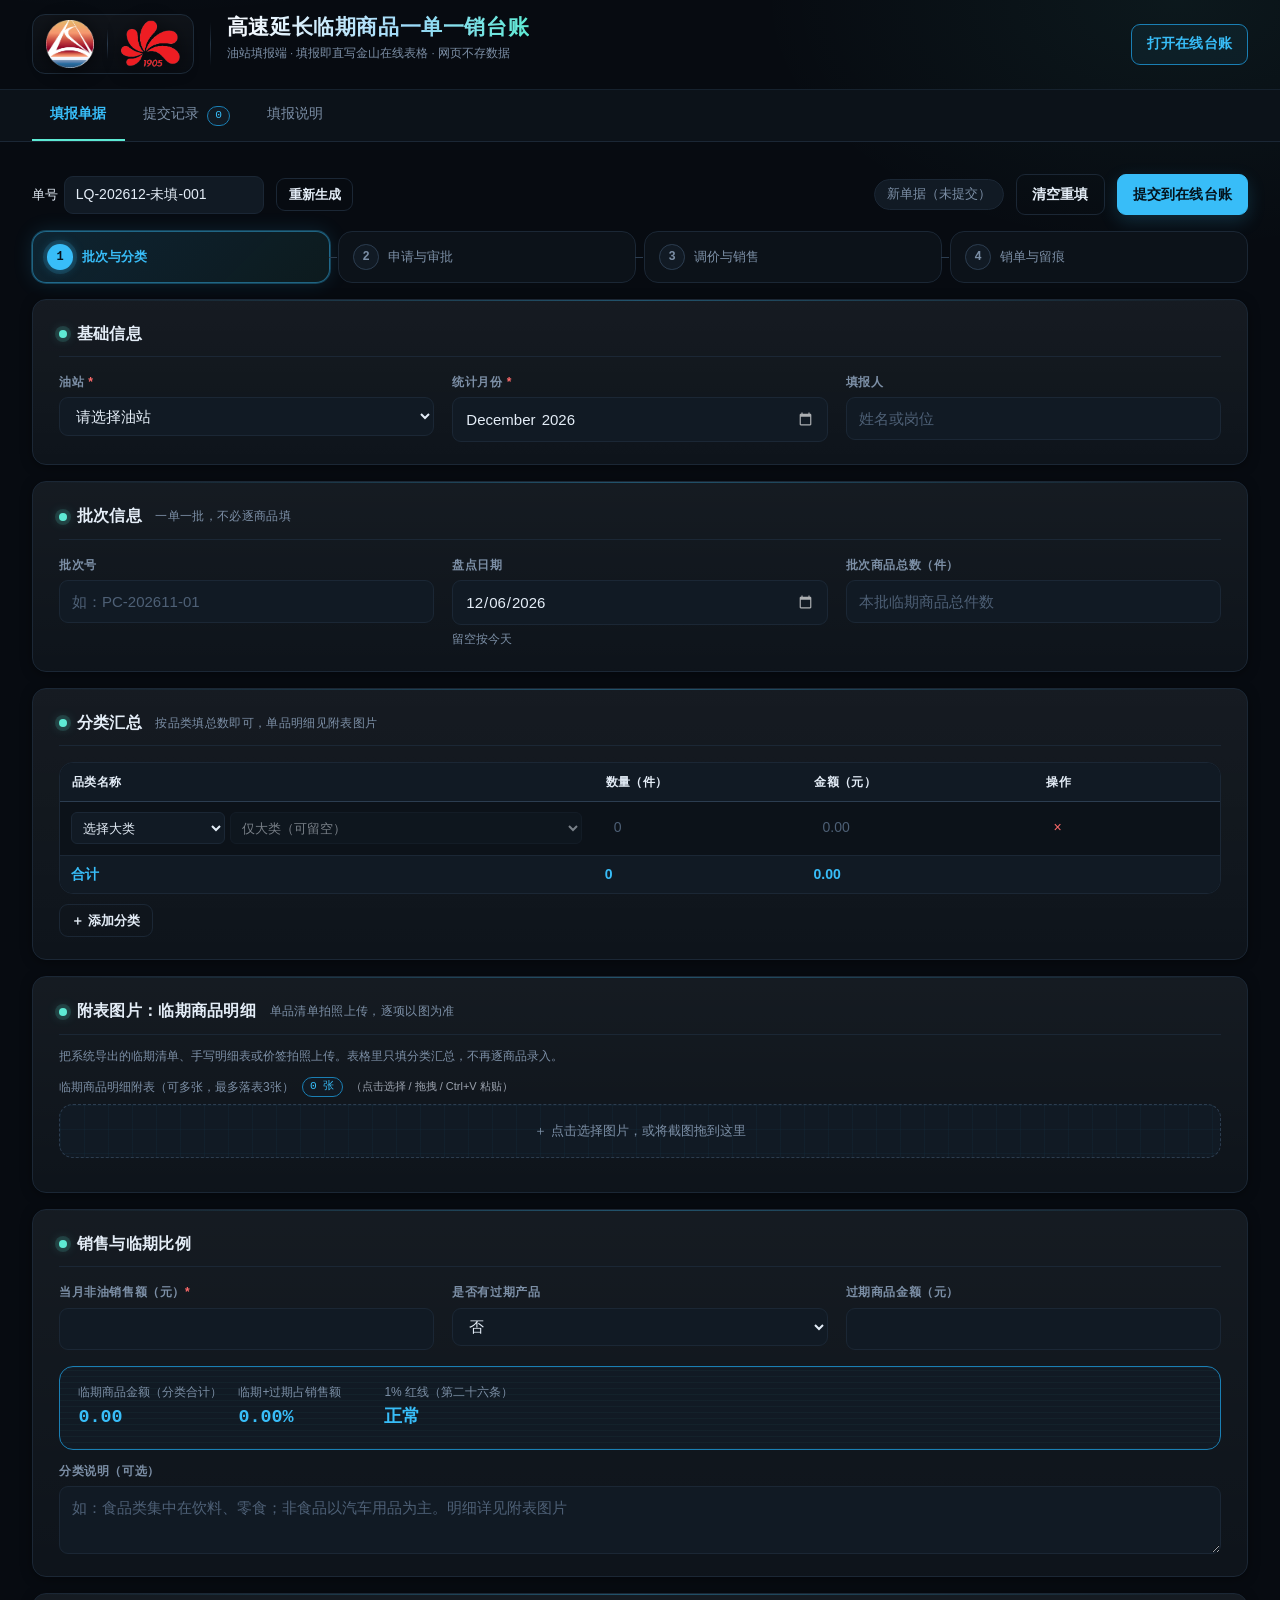
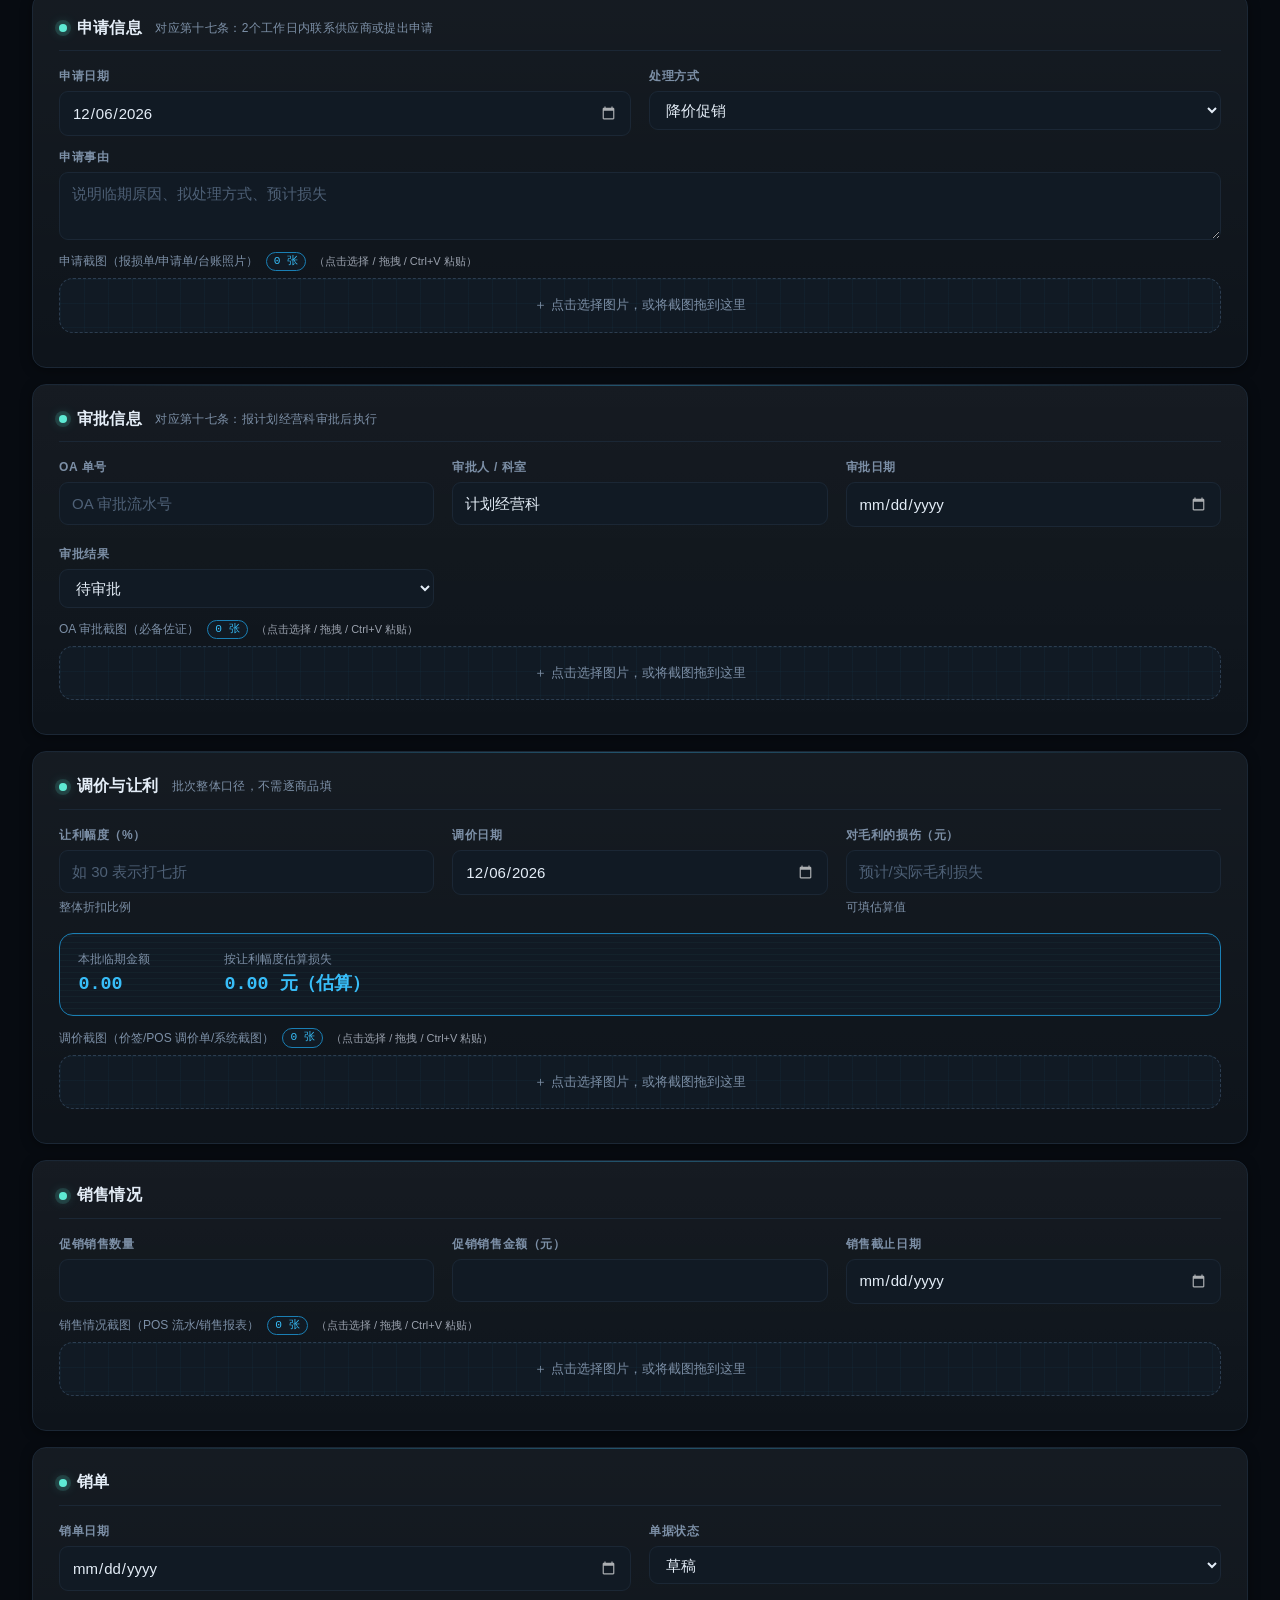
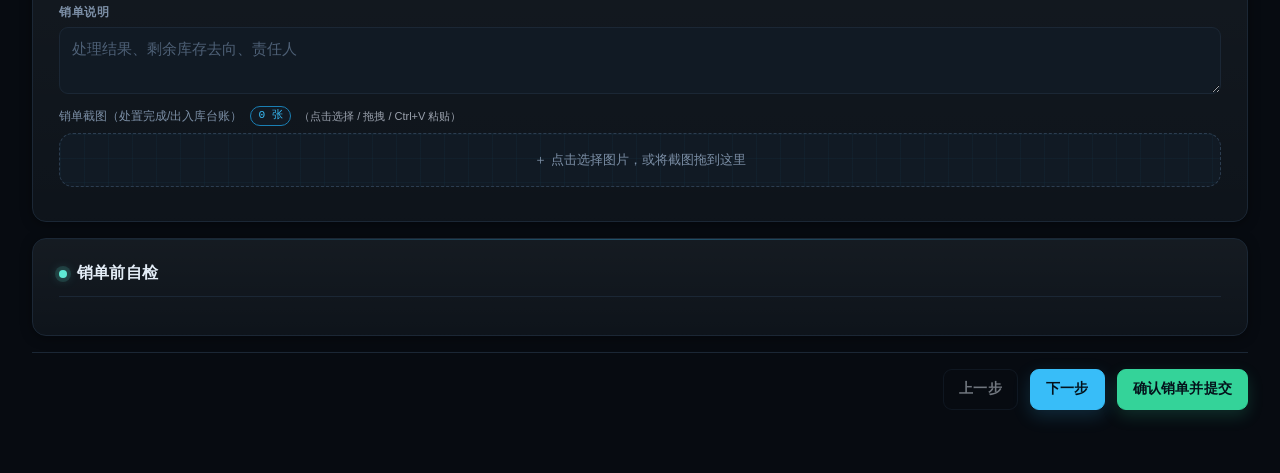
==== commit be15498a: "改版：驾驶舱深色科技风 + 双Logo品牌头 + 标题改为高速延长临期台账" ====
--- a/index.html
+++ b/index.html
@@ -7,15 +7,20 @@
 <link rel="stylesheet" href="css/style.css">
 </head>
 <body>
-<header class="topbar">
+<header class="top">
   <div class="brand">
-    <span class="brand-mark">LQ</span>
-    <div>
-      <h1>临期商品一单一销台账</h1>
-      <p class="brand-sub">油站填报端 · 填报即直写金山在线表格 · 网页不存数据</p>
-    </div>
-  </div>
-  <div class="topbar-actions">
+    <div class="logos">
+      <img class="lg lg-jk" src="assets/logo_jk.png" alt="陕西交控" title="陕西交通控股集团">
+      <span class="lgsep"></span>
+      <img class="lg lg-yc" src="assets/logo_yc.png" alt="延长石油 1905" title="延长石油 1905">
+    </div>
+    <span class="vline"></span>
+    <div class="tblock">
+      <h1>高速延长临期商品一单一销台账</h1>
+      <p class="meta">油站填报端 · 填报即直写金山在线表格 · 网页不存数据</p>
+    </div>
+  </div>
+  <div class="topright">
     <button type="button" class="btn btn-ghost" id="btnOpenKdocs">打开在线台账</button>
   </div>
 </header>
@@ -271,7 +276,9 @@
   <div class="card">
     <h2>临期窗口的变化</h2>
     <p class="hint-line">保质期越长，进入临期状态的剩余天数窗口越宽；图中一珠代表一天，可直接数。</p>
-    <iframe class="chart-frame" src="charts/near-expiry-window.zh.html" title="临期界定区间图（制度表 1）" loading="lazy"></iframe>
+    <div class="chart-card">
+      <iframe class="chart-frame" src="charts/near-expiry-window.zh.html" title="临期界定区间图（制度表 1）" loading="lazy"></iframe>
+    </div>
   </div>
   <div class="card">
     <h2>填报与落表说明</h2>
--- a/css/style.css
+++ b/css/style.css
@@ -1,115 +1,122 @@
 /* ==========================================================================
-   临期商品一单一销台账 · 设计系统 v3
-   精密控制台 × 加油站在线台账 / light workspace + dark command bar
+   临期商品一单一销台账 · 设计系统 v4
+   视觉基准：非油历史记录同比分析驾驶舱（深色科技风）
+   :root 色值与 body 背景照抄驾驶舱；屏幕深色，打印仍为白底黑字
    ========================================================================== */
 
 :root{
-  /* 语义色：十六进制兜底 + oklch 增强 */
-  --navy:#0b2545;        --navy:oklch(28% 0.070 250);
-  --navy-2:#123a63;      --navy-2:oklch(38% 0.090 250);
-  --ink:#102a43;         --ink:oklch(30% 0.045 250);
-  --muted:#60748c;       --muted:oklch(55% 0.035 250);
-  --paper:#f4f7fb;       --paper:oklch(97% 0.012 250);
-  --surface:#ffffff;     --surface:oklch(99.5% 0.003 250);
-  --surface-2:#eef3f9;   --surface-2:oklch(95% 0.012 250);
-  --line:#d8e2ee;        --line:oklch(89% 0.018 250);
-  --line-strong:#a9bdd2; --line-strong:oklch(77% 0.030 250);
-  --primary:#0a84ff;     --primary:oklch(62% 0.145 250);
-  --primary-dark:#005fc4;--primary-dark:oklch(50% 0.145 250);
-  --cyan:#22d3ee;        --cyan:oklch(80% 0.105 220);
-  --success:#16a37a;     --success:oklch(58% 0.110 165);
-  --danger:#e04f5f;      --danger:oklch(60% 0.170 20);
-  --warn:#f0a73a;        --warn:oklch(76% 0.125 70);
-  --white:#ffffff;
-
-  --space-1:.25rem; --space-2:.5rem; --space-3:.75rem; --space-4:1rem;
-  --space-5:1.5rem; --space-6:2rem; --space-7:3rem;
-
-  --radius-sm:8px; --radius:12px; --radius-lg:16px; --radius-pill:999px;
-  --shadow-sm:0 1px 2px rgba(11,37,69,.06), 0 6px 18px rgba(11,37,69,.05);
-  --shadow-md:0 12px 34px rgba(11,37,69,.14);
-  --shadow-glow:0 0 0 1px rgba(34,211,238,.22), 0 0 22px rgba(34,211,238,.16);
+  /* ── 驾驶舱基准（原样照抄） ── */
+  --bg:#070B11; --panel:#0C1219; --panel2:#111A24; --line:#1B2735;
+  --grid:#17212C; --txt:#E4EDF7; --mut:#7C8FA6; --faint:#4E6076;
+  --data:#38BDF8; --data-dim:#1A7FB4; --hero:#5EEAD4;
+  --up:#FF6B6B; --down:#34D399; --warn:#FBBF24;
+  --r:14px;
+
+  /* ── 语义映射：旧变量名保留，统一指向驾驶舱基准 ── */
+  --primary:var(--data);
+  --primary-dark:var(--data-dim);
+  --cyan:var(--hero);
+  --success:var(--down);
+  --danger:var(--up);
+  --ink:var(--txt);
+  --muted:var(--mut);
+  --paper:var(--bg);
+  --surface:var(--panel);
+  --surface-2:var(--panel2);
+  --navy:var(--panel);
+  --navy-2:var(--panel2);
+  --white:var(--txt);
+  --line-strong:#2C3D50;
+
+  --radius-sm:9px; --radius:var(--r); --radius-lg:var(--r); --radius-pill:999px;
+  --shadow-sm:0 2px 12px rgba(0,0,0,.38);
+  --shadow-md:0 16px 44px rgba(0,0,0,.55);
+  --shadow-glow:0 0 0 1px rgba(56,189,248,.28),0 0 20px rgba(56,189,248,.14);
   --ease-out:cubic-bezier(.16,1,.3,1);
-
-  --font-sans:"Bahnschrift","Microsoft YaHei UI","PingFang SC","Source Han Sans SC",system-ui,sans-serif;
-  --font-num:"DIN Alternate","Bahnschrift","Consolas","SFMono-Regular",monospace;
+  --font-num:"Bahnschrift","DIN Alternate","Consolas","SFMono-Regular",monospace;
 }
 
 *{box-sizing:border-box}
 html,body{margin:0;padding:0;min-height:100%}
-html{background:var(--paper)}
+html{background:var(--bg)}
 body{
   min-height:100vh;
-  font-family:var(--font-sans);
-  font-size:1rem;
-  line-height:1.55;
-  color:var(--ink);
   background:
-    radial-gradient(circle at 12% -10%,rgba(10,132,255,.10),transparent 34rem),
-    radial-gradient(circle at 92% 4%,rgba(34,211,238,.08),transparent 30rem),
-    linear-gradient(rgba(11,37,69,.028) 1px,transparent 1px),
-    linear-gradient(90deg,rgba(11,37,69,.028) 1px,transparent 1px),
-    var(--paper);
-  background-size:auto,auto,32px 32px,32px 32px,auto;
+    radial-gradient(900px 500px at 12% -8%, rgba(56,189,248,.10), transparent 62%),
+    radial-gradient(700px 420px at 92% 0%, rgba(94,234,212,.06), transparent 60%),
+    var(--bg);
+  color:var(--txt);
+  font:13.5px/1.55 -apple-system,BlinkMacSystemFont,"Segoe UI","Microsoft YaHei","PingFang SC",sans-serif;
   font-variant-numeric:tabular-nums;
   -webkit-font-smoothing:antialiased;
-}
-
-/* ---------------- 指挥栏 / 标签 ---------------- */
-.topbar{
-  position:relative;overflow:hidden;
-  background:linear-gradient(120deg,var(--navy),var(--navy-2));
-  color:var(--white);
-  padding:clamp(14px,2vw,22px) clamp(16px,3vw,32px);
-  display:flex;align-items:center;justify-content:space-between;gap:var(--space-4);
-  border-bottom:1px solid rgba(34,211,238,.42);
-  box-shadow:0 8px 28px rgba(11,37,69,.22);
-}
-.topbar::after{
-  content:"";position:absolute;inset:0;pointer-events:none;
-  background:repeating-linear-gradient(90deg,rgba(255,255,255,.026) 0 1px,transparent 1px 38px);
-}
-.topbar>*{position:relative;z-index:1}
-.brand{display:flex;align-items:center;gap:var(--space-4);min-width:0}
-.brand-mark{
-  width:44px;height:44px;flex:0 0 44px;
-  display:flex;align-items:center;justify-content:center;
-  border:1px solid rgba(34,211,238,.55);
-  border-radius:var(--radius);
-  background:linear-gradient(145deg,rgba(34,211,238,.20),rgba(10,132,255,.10));
-  box-shadow:inset 0 1px 0 rgba(255,255,255,.18),0 0 18px rgba(34,211,238,.18);
-  font-family:var(--font-num);font-size:1rem;font-weight:700;letter-spacing:.06em;
-}
-.brand h1{
-  margin:0;font-size:clamp(1.05rem,1.6vw,1.35rem);font-weight:700;
-  letter-spacing:.03em;line-height:1.2;
-  text-shadow:0 0 16px rgba(34,211,238,.12);
-}
-.brand-sub{
-  margin:.3rem 0 0;font-size:.75rem;color:rgba(224,242,254,.78);
-  letter-spacing:.08em;
-}
-.topbar-actions{display:flex;gap:var(--space-2);flex-shrink:0}
-
+  overflow-x:hidden;
+}
+:focus{outline:none}
+:focus-visible{outline:2px solid var(--data);outline-offset:2px}
+::placeholder{color:var(--faint);opacity:1}
+input:-webkit-autofill,
+input:-webkit-autofill:hover,
+input:-webkit-autofill:focus{
+  -webkit-text-fill-color:var(--txt);
+  -webkit-box-shadow:0 0 0 1000px var(--panel2) inset;
+  transition:background-color 9999s ease-in-out 0s;
+}
+input[type="date"]::-webkit-calendar-picker-indicator,
+input[type="month"]::-webkit-calendar-picker-indicator{filter:invert(1);opacity:.65;cursor:pointer}
+
+/* ---------------- 顶部：双标识 + 台账名称（复刻驾驶舱） ---------------- */
+.top{
+  display:flex;align-items:center;gap:16px;flex-wrap:wrap;
+  padding:14px clamp(16px,3vw,32px);border-bottom:1px solid #16222E;
+}
+.brand{display:flex;align-items:center;gap:15px;min-width:0;flex:1 1 auto}
+.logos{
+  display:flex;align-items:center;flex:0 0 auto;padding:5px 13px;border-radius:13px;
+  border:1px solid #1E2C3A;
+  background:linear-gradient(180deg,rgba(255,255,255,.038),rgba(255,255,255,.008));
+}
+.lg{display:block;width:auto;filter:drop-shadow(0 2px 9px rgba(0,0,0,.6))}
+.lg-jk{height:48px}
+.lg-yc{height:48px}
+.lgsep{
+  width:1px;height:30px;margin:0 13px;flex:0 0 auto;
+  background:linear-gradient(180deg,transparent,#2C3D50,transparent);
+}
+.vline{
+  width:1px;height:44px;flex:0 0 auto;margin:0 1px;
+  background:linear-gradient(180deg,transparent,#243343,transparent);
+}
+.tblock{min-width:0;padding-right:6px}
+h1{
+  margin:0;font-size:21px;font-weight:700;letter-spacing:.6px;line-height:1.25;
+  background:linear-gradient(92deg,#F2F8FE 8%,#9AD9F8 62%,#5EEAD4 100%);
+  -webkit-background-clip:text;background-clip:text;-webkit-text-fill-color:transparent;color:#EAF4FC;
+}
+.meta{font-size:11.5px;color:var(--mut);margin-top:5px;overflow-wrap:anywhere}
+.meta b{color:var(--txt);font-weight:600}
+.topright{margin-left:auto;display:flex;align-items:center;gap:8px;flex-wrap:wrap;min-width:0}
+.top .btn{color:var(--data);border-color:var(--data-dim);background:rgba(56,189,248,.06)}
+.top .btn:hover:not(:disabled){background:rgba(56,189,248,.16);border-color:var(--data)}
+
+/* ---------------- 标签页 ---------------- */
 .tabs{
-  display:flex;gap:0;background:var(--surface);
+  display:flex;gap:0;background:var(--panel);
   border-bottom:1px solid var(--line);
   padding:0 clamp(16px,3vw,32px);
   position:sticky;top:0;z-index:20;
-  box-shadow:0 2px 12px rgba(11,37,69,.05);
 }
 .tab{
   border:0;background:transparent;
   padding:.85rem 1.15rem;
-  font-family:inherit;font-size:.875rem;color:var(--muted);
+  font:inherit;font-size:.875rem;color:var(--mut);
   cursor:pointer;border-bottom:2px solid transparent;
-  transition:color .18s var(--ease-out),border-color .18s var(--ease-out),text-shadow .18s var(--ease-out);
-}
-.tab:hover{color:var(--ink)}
-.tab.active{color:var(--primary-dark);border-bottom-color:var(--cyan);font-weight:700;text-shadow:0 0 12px rgba(34,211,238,.22)}
+  transition:color .18s var(--ease-out),border-color .18s var(--ease-out);
+}
+.tab:hover{color:var(--txt)}
+.tab.active{color:var(--data);border-bottom-color:var(--hero);font-weight:700}
 .pill{
-  display:inline-block;background:var(--surface-2);color:var(--primary-dark);
-  border:1px solid rgba(34,211,238,.35);border-radius:var(--radius-pill);
+  display:inline-block;background:var(--panel2);color:var(--data);
+  border:1px solid var(--data-dim);border-radius:var(--radius-pill);
   padding:0 .45rem;font-family:var(--font-num);font-size:.7rem;margin-left:.25rem;
 }
 
@@ -120,312 +127,317 @@
 
 /* ---------------- 通用控件 ---------------- */
 .toolbar{
-  display:flex;justify-content:space-between;align-items:center;gap:var(--space-3);
-  margin-bottom:var(--space-4);flex-wrap:wrap;
-}
-.toolbar-left,.toolbar-right{display:flex;align-items:center;gap:var(--space-3);flex-wrap:wrap}
-.field-inline{display:flex;align-items:center;gap:.4rem;font-size:.8125rem;color:var(--ink)}
+  display:flex;justify-content:space-between;align-items:center;gap:var(--space-3, .75rem);
+  margin-bottom:1rem;flex-wrap:wrap;
+}
+.toolbar-left,.toolbar-right{display:flex;align-items:center;gap:.75rem;flex-wrap:wrap}
+.field-inline{display:flex;align-items:center;gap:.4rem;font-size:.8125rem;color:var(--txt)}
 .field-inline input,.field-inline select{
   padding:.45rem .65rem;border:1px solid var(--line);border-radius:var(--radius-sm);
-  font-family:inherit;font-size:.875rem;background:var(--surface);color:var(--ink);
+  font:inherit;font-size:.875rem;background:var(--panel2);color:var(--txt);
   min-height:36px;transition:border-color .18s var(--ease-out),box-shadow .18s var(--ease-out);
 }
 .field-inline input:focus,.field-inline select:focus{
-  outline:none;border-color:var(--cyan);box-shadow:var(--shadow-glow);
+  border-color:var(--data);box-shadow:var(--shadow-glow);
 }
 
 .btn{
-  border:1px solid var(--line-strong);
-  background:var(--surface);color:var(--ink);
+  border:1px solid var(--line);
+  background:transparent;color:var(--txt);
   border-radius:var(--radius-sm);
   padding:.55rem .95rem;
-  font-family:inherit;font-size:.875rem;font-weight:650;letter-spacing:.01em;
+  font:inherit;font-size:.875rem;font-weight:650;letter-spacing:.01em;
   cursor:pointer;min-height:38px;
   transition:transform .18s var(--ease-out),background .18s var(--ease-out),
              border-color .18s var(--ease-out),box-shadow .18s var(--ease-out);
 }
-.btn:hover:not(:disabled){transform:translateY(-1px);box-shadow:var(--shadow-sm);border-color:var(--primary)}
+.btn:hover:not(:disabled){transform:translateY(-1px);border-color:var(--data-dim);background:rgba(56,189,248,.08)}
 .btn:active:not(:disabled){transform:none}
-.btn:focus-visible{outline:2px solid var(--cyan);outline-offset:2px}
+.btn:focus-visible{outline:2px solid var(--data);outline-offset:2px}
 .btn-primary{
-  background:linear-gradient(135deg,var(--primary),var(--primary-dark));
-  border-color:transparent;color:var(--white);
-  box-shadow:0 6px 16px rgba(10,132,255,.22);
-}
-.btn-primary:hover:not(:disabled){box-shadow:0 10px 24px rgba(10,132,255,.30)}
+  background:var(--data);border-color:var(--data);color:#04121B;
+  box-shadow:0 6px 18px rgba(56,189,248,.18);
+}
+.btn-primary:hover:not(:disabled){background:#5CCBF9;border-color:#5CCBF9;box-shadow:0 10px 24px rgba(56,189,248,.28)}
 .btn-success{
-  background:linear-gradient(135deg,var(--success),#0d7d5c);
-  border-color:transparent;color:var(--white);
-  box-shadow:0 6px 16px rgba(22,163,122,.20);
-}
-.btn-success:hover:not(:disabled){filter:brightness(1.03)}
-.btn-danger-ghost{color:var(--danger);border-color:color-mix(in oklch,var(--danger) 45%,var(--line))}
-.btn-ghost{background:rgba(255,255,255,.65)}
-.topbar .btn{color:var(--white);border-color:rgba(34,211,238,.5);background:rgba(255,255,255,.06)}
-.topbar .btn:hover:not(:disabled){background:rgba(34,211,238,.16);border-color:var(--cyan)}
+  background:var(--down);border-color:var(--down);color:#04121B;
+  box-shadow:0 6px 16px rgba(52,211,153,.18);
+}
+.btn-success:hover:not(:disabled){background:#5BDDAD;border-color:#5BDDAD}
+.btn-danger-ghost{color:var(--up);border-color:rgba(255,107,107,.45)}
+.btn-ghost{background:transparent;color:var(--txt);border-color:var(--line)}
 .btn-sm{padding:.35rem .7rem;font-size:.8rem;min-height:32px}
 .btn:disabled{opacity:.48;cursor:not-allowed;transform:none;box-shadow:none}
 
 .save-state{
-  font-size:.8125rem;color:var(--muted);
+  font-size:.8125rem;color:var(--mut);
   padding:.28rem .75rem;border:1px solid var(--line);border-radius:var(--radius-pill);
-  background:var(--surface-2);font-family:var(--font-num);
-}
-.save-state.saved{color:var(--success);border-color:rgba(22,163,122,.45);box-shadow:0 0 0 3px rgba(22,163,122,.10)}
+  background:var(--panel2);font-family:var(--font-num);
+}
+.save-state.saved{color:var(--down);border-color:rgba(52,211,153,.45);box-shadow:0 0 0 3px rgba(52,211,153,.10)}
 
 /* ---------------- 步骤进度轨 ---------------- */
 .stepbar{
-  display:flex;gap:var(--space-2);margin-bottom:var(--space-4);
-  padding:0;background:transparent;
+  display:flex;gap:.5rem;margin-bottom:1rem;padding:0;background:transparent;
 }
 .step{
   position:relative;flex:1 1 0;display:flex;align-items:center;gap:.55rem;
-  border:1px solid var(--line);border-radius:var(--radius);
+  border:1px solid var(--line);border-radius:var(--r);
   padding:.75rem .9rem;cursor:pointer;
-  font-family:inherit;font-size:.8125rem;color:var(--muted);
-  background:var(--surface);text-align:left;
+  font:inherit;font-size:.8125rem;color:var(--mut);
+  background:var(--panel);text-align:left;
   transition:background .18s var(--ease-out),color .18s var(--ease-out),
              border-color .18s var(--ease-out),box-shadow .18s var(--ease-out);
 }
 .step:not(:last-child)::after{
-  content:"";position:absolute;right:calc(var(--space-2) * -1);top:50%;
-  width:var(--space-2);height:1px;background:var(--line-strong);
-}
-.step:hover{background:var(--surface-2);color:var(--ink);border-color:var(--line-strong)}
+  content:"";position:absolute;right:calc(.5rem * -1);top:50%;
+  width:.5rem;height:1px;background:var(--line-strong);
+}
+.step:hover{background:var(--panel2);color:var(--txt);border-color:var(--line-strong)}
 .step.active{
-  background:linear-gradient(135deg,rgba(10,132,255,.12),rgba(34,211,238,.08));
-  color:var(--primary-dark);font-weight:700;border-color:rgba(10,132,255,.35);
+  background:linear-gradient(135deg,rgba(56,189,248,.14),rgba(94,234,212,.07));
+  color:var(--data);font-weight:700;border-color:rgba(56,189,248,.45);
   box-shadow:var(--shadow-glow);
 }
 .step b{
   width:1.6rem;height:1.6rem;flex:0 0 1.6rem;
   display:inline-flex;align-items:center;justify-content:center;
   border:1px solid var(--line-strong);border-radius:50%;
-  background:var(--surface-2);color:var(--muted);
+  background:var(--panel2);color:var(--mut);
   font-family:var(--font-num);font-size:.75rem;font-weight:700;
 }
 .step.active b{
-  background:linear-gradient(135deg,var(--primary),var(--cyan));
-  border-color:transparent;color:#fff;
-  box-shadow:0 0 0 4px rgba(34,211,238,.14),0 0 12px rgba(34,211,238,.35);
-}
-.step.done b{background:var(--success);border-color:transparent;color:#fff}
+  background:var(--data);border-color:transparent;color:#04121B;
+  box-shadow:0 0 0 4px rgba(56,189,248,.14),0 0 12px rgba(56,189,248,.35);
+}
+.step.done b{background:var(--down);border-color:transparent;color:#04121B}
 
 /* ---------------- 卡片 / 表单 ---------------- */
 .card{
   position:relative;
-  background:linear-gradient(180deg,rgba(255,255,255,.96),var(--surface));
+  background:linear-gradient(180deg,rgba(255,255,255,.038),rgba(255,255,255,.008)),var(--panel);
   border:1px solid var(--line);
-  border-radius:var(--radius-lg);
+  border-radius:var(--r);
   padding:clamp(16px,1.8vw,22px) clamp(18px,2.2vw,26px);
-  margin-bottom:var(--space-4);
-  box-shadow:inset 0 1px 0 rgba(255,255,255,.9),var(--shadow-sm);
+  margin-bottom:1rem;
+  box-shadow:var(--shadow-sm);
   transition:box-shadow .2s var(--ease-out),border-color .2s var(--ease-out);
 }
-.card:hover{border-color:color-mix(in oklch,var(--cyan) 35%,var(--line))}
+.card::before{
+  content:"";position:absolute;left:0;top:0;height:1px;width:100%;
+  background:linear-gradient(90deg,transparent,rgba(56,189,248,.35),transparent);
+}
+.card:hover{border-color:var(--line-strong)}
 .card h2{
-  font-size:1rem;font-weight:700;margin:0 0 var(--space-4);
+  font-size:1rem;font-weight:700;margin:0 0 1rem;
   padding-bottom:.6rem;border-bottom:1px solid var(--line);
-  display:flex;align-items:center;gap:.6rem;letter-spacing:.02em;
+  display:flex;align-items:center;gap:.6rem;letter-spacing:.02em;color:var(--txt);
 }
 .card h2::before{
   content:"";width:.5rem;height:.5rem;flex:0 0 .5rem;border-radius:50%;
-  background:var(--cyan);box-shadow:0 0 0 4px rgba(34,211,238,.14),0 0 12px rgba(34,211,238,.45);
-}
-.req-note,.hint-line,.field small,.note{color:var(--muted);font-size:.75rem;font-weight:400}
+  background:var(--hero);box-shadow:0 0 0 4px rgba(94,234,212,.14),0 0 12px rgba(94,234,212,.45);
+}
+.req-note,.hint-line,.field small,.note{color:var(--mut);font-size:.75rem;font-weight:400}
 .req-note{margin-left:.25rem}
 .hint-line{margin:-.25rem 0 .65rem}
 
 .grid{display:grid;gap:clamp(12px,1.4vw,18px)}
 .g2{grid-template-columns:repeat(2,minmax(0,1fr))}
 .g3{grid-template-columns:repeat(3,minmax(0,1fr))}
-.field{display:flex;flex-direction:column;gap:.35rem}
-.field.full{margin-top:var(--space-3)}
-.field>span{font-size:.75rem;font-weight:700;letter-spacing:.05em;color:var(--muted)}
-.field i{color:var(--danger);font-style:normal}
-.field small{color:var(--muted)}
+.field{display:flex;flex-direction:column;gap:.35rem;min-width:0}
+.field.full{margin-top:.75rem}
+.field>span{font-size:.75rem;font-weight:700;letter-spacing:.05em;color:var(--mut)}
+.field i{color:var(--up);font-style:normal}
+.field small{color:var(--mut)}
 .field input,.field select,.field textarea{
-  width:100%;border:1px solid var(--line);border-radius:var(--radius-sm);
-  padding:.55rem .75rem;font-family:inherit;font-size:.9375rem;
-  color:var(--ink);background:var(--white);
+  width:100%;min-width:0;border:1px solid var(--line);border-radius:var(--radius-sm);
+  padding:.55rem .75rem;font:inherit;font-size:.9375rem;
+  color:var(--txt);background:var(--panel2);
   transition:border-color .18s var(--ease-out),box-shadow .18s var(--ease-out);
 }
 .field input:focus,.field select:focus,.field textarea:focus{
-  outline:none;border-color:var(--cyan);box-shadow:var(--shadow-glow);
+  border-color:var(--data);background:#0A1017;box-shadow:var(--shadow-glow);
 }
 .field textarea{resize:vertical;line-height:1.6}
-.mono{font-family:var(--font-num)}
+.mono{font-family:var(--font-num);color:var(--data)}
 
 .calc-strip{
-  display:flex;gap:var(--space-4);flex-wrap:wrap;
-  margin-top:var(--space-4);padding:1rem 1.15rem;
+  display:flex;gap:1rem;flex-wrap:wrap;
+  margin-top:1rem;padding:1rem 1.15rem;
   background:
-    repeating-linear-gradient(0deg,rgba(255,255,255,.022) 0 1px,transparent 1px 6px),
-    linear-gradient(120deg,var(--navy),var(--primary-dark));
-  color:var(--white);
-  border:1px solid rgba(34,211,238,.35);
-  border-radius:var(--radius);
-  box-shadow:inset 0 1px 0 rgba(255,255,255,.14),0 10px 26px rgba(11,37,69,.18);
+    repeating-linear-gradient(0deg,rgba(94,234,212,.035) 0 1px,transparent 1px 6px),
+    var(--panel2);
+  color:var(--txt);
+  border:1px solid var(--data-dim);
+  border-radius:var(--r);
+  box-shadow:inset 0 1px 0 rgba(255,255,255,.03);
 }
 .calc-strip>div{display:flex;flex-direction:column;gap:.15rem;min-width:130px}
-.calc-strip span{font-size:.75rem;color:rgba(224,242,254,.76)}
-.calc-strip b{font-family:var(--font-num);font-size:1.15rem;font-weight:700;color:#e0f7ff}
-.calc-strip .redline-hit{color:#ffd2d8}
-.verdict.normal{color:var(--success)}.verdict.near{color:var(--warn)}.verdict.expired{color:var(--danger)}
-.redline-hit{color:var(--danger)!important}
+.calc-strip span{font-size:.75rem;color:var(--mut)}
+.calc-strip b{font-family:var(--font-num);font-size:1.15rem;font-weight:700;color:var(--data)}
+.calc-strip .redline-hit{color:var(--up)!important}
+.verdict.normal{color:var(--down)}.verdict.near{color:var(--warn)}.verdict.expired{color:var(--up)}
+.redline-hit{color:var(--up)!important}
 
 /* ---------------- 上传区 ---------------- */
-.upload-block{margin-top:var(--space-3)}
+.upload-block{margin-top:.75rem}
 .upload-title{
-  font-size:.75rem;color:var(--muted);margin-bottom:.45rem;
+  font-size:.75rem;color:var(--mut);margin-bottom:.45rem;
   display:flex;align-items:center;gap:.5rem;flex-wrap:wrap;
 }
 .upload-title .cnt{
-  background:var(--surface-2);border:1px solid rgba(34,211,238,.35);border-radius:var(--radius-pill);
-  padding:0 .45rem;font-family:var(--font-num);font-size:.7rem;color:var(--primary-dark);
+  background:var(--panel2);border:1px solid var(--data-dim);border-radius:var(--radius-pill);
+  padding:0 .45rem;font-family:var(--font-num);font-size:.7rem;color:var(--data);
 }
 .dropzone{
-  border:1.5px dashed var(--line-strong);border-radius:var(--radius);
-  padding:1rem;text-align:center;color:var(--muted);font-size:.8125rem;
+  border:1.5px dashed var(--line-strong);border-radius:var(--r);
+  padding:1rem;text-align:center;color:var(--mut);font-size:.8125rem;
   cursor:pointer;transition:.18s var(--ease-out);
   background:
-    linear-gradient(rgba(10,132,255,.035) 1px,transparent 1px),
-    linear-gradient(90deg,rgba(10,132,255,.035) 1px,transparent 1px),
-    var(--surface-2);
+    linear-gradient(rgba(56,189,248,.035) 1px,transparent 1px),
+    linear-gradient(90deg,rgba(56,189,248,.035) 1px,transparent 1px),
+    var(--panel2);
   background-size:24px 24px,24px 24px,auto;
 }
 .dropzone:hover,.dropzone.dragover{
-  border-color:var(--cyan);color:var(--primary-dark);
-  background:linear-gradient(rgba(34,211,238,.07) 1px,transparent 1px),
-             linear-gradient(90deg,rgba(34,211,238,.07) 1px,transparent 1px),
-             rgba(34,211,238,.06);
+  border-color:var(--data);color:var(--data);
+  background:
+    linear-gradient(rgba(56,189,248,.08) 1px,transparent 1px),
+    linear-gradient(90deg,rgba(56,189,248,.08) 1px,transparent 1px),
+    rgba(56,189,248,.06);
   box-shadow:var(--shadow-glow);
 }
-.thumb-row{display:flex;gap:.6rem;flex-wrap:wrap;margin-top:var(--space-3)}
+.thumb-row{display:flex;gap:.6rem;flex-wrap:wrap;margin-top:.75rem}
 .thumb{
   position:relative;width:7rem;height:5.25rem;
-  border:1px solid var(--line);border-radius:var(--radius-sm);overflow:hidden;background:var(--surface-2);
+  border:1px solid var(--line);border-radius:var(--radius-sm);overflow:hidden;background:var(--panel2);
   transition:transform .18s var(--ease-out),box-shadow .18s var(--ease-out);
 }
 .thumb:hover{transform:translateY(-2px);box-shadow:var(--shadow-glow)}
 .thumb img{width:100%;height:100%;object-fit:cover;cursor:zoom-in}
 .thumb .del{
   position:absolute;top:3px;right:3px;width:20px;height:20px;border:0;border-radius:6px;
-  background:rgba(11,37,69,.82);color:#fff;font-size:.75rem;line-height:20px;cursor:pointer;padding:0;
+  background:rgba(7,11,17,.88);color:var(--txt);font-size:.75rem;line-height:20px;cursor:pointer;padding:0;
 }
 .thumb .idx{
-  position:absolute;bottom:3px;left:3px;background:rgba(11,37,69,.82);color:#fff;
+  position:absolute;bottom:3px;left:3px;background:rgba(7,11,17,.88);color:var(--txt);
   font-family:var(--font-num);font-size:.65rem;padding:0 .3rem;border-radius:5px;
 }
 
 /* ---------------- 表格 ---------------- */
-.cat-wrap,.table-wrap{overflow:auto;border:1px solid var(--line);border-radius:var(--radius);background:var(--surface)}
+.cat-wrap,.table-wrap{overflow:auto;border:1px solid var(--line);border-radius:var(--r);background:var(--panel)}
 table.cat-table,table.ledger,table.mini-table{width:100%;border-collapse:collapse}
 table.cat-table{min-width:460px;font-size:.875rem}
 table.cat-table th,table.ledger th,table.mini-table th{
-  background:linear-gradient(180deg,var(--surface),var(--surface-2));
-  color:var(--ink);text-align:left;
+  background:var(--panel2);
+  color:var(--txt);text-align:left;
   padding:.6rem .75rem;font-weight:700;font-size:.75rem;letter-spacing:.03em;
-  border-bottom:2px solid color-mix(in oklch,var(--primary) 22%,var(--line));white-space:nowrap;
+  border-bottom:1px solid var(--line-strong);white-space:nowrap;
 }
 table.cat-table td,table.ledger td,table.mini-table td{
-  padding:.5rem .7rem;border-bottom:1px solid var(--line);vertical-align:middle;
+  padding:.5rem .7rem;border-bottom:1px solid var(--line);vertical-align:middle;color:var(--txt);
 }
 table.ledger{font-size:.8125rem}
 table.ledger td{font-variant-numeric:tabular-nums}
-table.cat-table tfoot td{background:var(--surface-2);font-weight:700;border-bottom:0}
+table.ledger td.mono,table.ledger b{color:var(--data)}
+table.cat-table tfoot td{background:var(--panel2);font-weight:700;border-bottom:0;color:var(--data)}
 table.cat-table input{
-  width:100%;border:1px solid transparent;border-radius:6px;
-  padding:.4rem .5rem;font-family:inherit;font-size:.875rem;background:transparent;color:var(--ink);
-}
-table.cat-table input:focus{border-color:var(--cyan);background:var(--white);outline:none;box-shadow:var(--shadow-glow)}
-/* 分类两级联动：大类固定窄列、中类自适应；min-width:0 防止 flex 子项撑破表格 */
+  width:100%;min-width:0;border:1px solid transparent;border-radius:6px;
+  padding:.4rem .5rem;font:inherit;font-size:.875rem;background:transparent;color:var(--txt);
+}
+table.cat-table input:focus{border-color:var(--data);background:#0A1017;outline:none;box-shadow:var(--shadow-glow)}
+/* 分类三级联动：min-width:0 防止 flex 子项撑破表格 */
 .cat-pick{display:flex;align-items:center;gap:.35rem;min-width:0}
 table.cat-table .cat-pick select,
 table.cat-table .cat-pick input{
   min-width:0;border:1px solid var(--line);border-radius:6px;
-  padding:.4rem .45rem;font-family:inherit;font-size:.8125rem;
-  background:var(--surface);color:var(--ink);
+  padding:.4rem .45rem;font:inherit;font-size:.8125rem;
+  background:var(--panel2);color:var(--txt);
 }
 table.cat-table .cat-pick .cat-big{flex:0 0 30%}
 table.cat-table .cat-pick .cat-mid{flex:1 1 auto}
 table.cat-table .cat-pick .cat-custom{flex:1 1 auto;width:auto}
 table.cat-table .cat-pick select:focus,
-table.cat-table .cat-pick input:focus{border-color:var(--cyan);background:var(--white);outline:none;box-shadow:var(--shadow-glow)}
-table.cat-table .cat-pick select:disabled{opacity:.45;cursor:not-allowed}
-.cat-del{border:0;background:none;color:var(--danger);cursor:pointer;font-size:1rem;padding:.1rem .5rem;font-family:inherit}
-table.ledger tr:hover td{background:color-mix(in oklch,var(--cyan) 5%,var(--surface))}
+table.cat-table .cat-pick input:focus{border-color:var(--data);background:#0A1017;outline:none;box-shadow:var(--shadow-glow)}
+table.cat-table .cat-pick select:disabled{opacity:.5;cursor:not-allowed}
+.cat-del{border:0;background:none;color:var(--up);cursor:pointer;font-size:1rem;padding:.1rem .5rem;font:inherit}
+table.ledger tr:hover td{background:rgba(56,189,248,.05)}
 .tag{
   display:inline-block;border-radius:var(--radius-pill);border:1px solid var(--line);
-  padding:.1rem .6rem;font-size:.7rem;font-weight:700;background:var(--surface-2);color:var(--ink);
-}
-.tag.done{background:color-mix(in oklch,var(--success) 12%,var(--surface));border-color:var(--success);color:var(--success)}
-.tag.warn{background:color-mix(in oklch,var(--warn) 14%,var(--surface));border-color:var(--warn);color:var(--warn)}
+  padding:.1rem .6rem;font-size:.7rem;font-weight:700;background:var(--panel2);color:var(--txt);
+}
+.tag.done{background:rgba(52,211,153,.12);border-color:var(--down);color:var(--down)}
+.tag.warn{background:rgba(251,191,36,.12);border-color:var(--warn);color:var(--warn)}
 .empty{
-  padding:3rem;text-align:center;color:var(--muted);font-size:.875rem;
+  padding:3rem;text-align:center;color:var(--mut);font-size:.875rem;
 }
 .empty::before{
   content:"◌";display:block;font-family:var(--font-num);font-size:1.4rem;
-  color:var(--cyan);margin-bottom:.4rem;opacity:.7;
-}
-.link-btn{border:0;background:none;color:var(--primary-dark);cursor:pointer;font-size:.75rem;padding:.1rem .3rem;font-family:inherit;font-weight:600}
+  color:var(--data);margin-bottom:.4rem;opacity:.7;
+}
+.link-btn{border:0;background:none;color:var(--data);cursor:pointer;font-size:.75rem;padding:.1rem .3rem;font:inherit;font-weight:600}
 .link-btn:hover{text-decoration:underline}
-.link-btn.danger{color:var(--danger)}
+.link-btn.danger{color:var(--up)}
 
 /* ---------------- 底部 / 自检 / 说明 ---------------- */
-.form-footer{display:flex;justify-content:flex-end;gap:var(--space-3);padding-top:var(--space-4);margin-top:var(--space-2);border-top:1px solid var(--line)}
+.form-footer{display:flex;justify-content:flex-end;gap:.75rem;padding-top:1rem;margin-top:.5rem;border-top:1px solid var(--line)}
 .close-check ul{margin:0;padding-left:1.25rem;font-size:.875rem}
 .close-check li{margin:.35rem 0}
-.close-check li.ok{color:var(--success)}
-.close-check li.bad{color:var(--danger)}
+.close-check li.ok{color:var(--down)}
+.close-check li.bad{color:var(--up)}
 .help-list{font-size:.875rem;line-height:1.85;padding-left:1.25rem;margin:0}
 .help-list li{margin:.3rem 0}
+.help-list b,.export-card p strong{color:var(--txt)}
 .note{margin-top:.6rem}
 .export-card{max-width:760px}
-.export-card p{color:var(--muted);font-size:.875rem;margin:0 0 var(--space-4)}
-.export-card p strong{color:var(--ink)}
-.export-meta{font-size:.75rem;color:var(--muted);margin-bottom:var(--space-3)}
-.radio-row{display:flex;gap:1.25rem;margin-bottom:var(--space-3);font-size:.875rem}
-.btn-row{display:flex;gap:var(--space-3)}
+.export-card p{color:var(--mut);font-size:.875rem;margin:0 0 1rem}
+.export-meta{font-size:.75rem;color:var(--mut);margin-bottom:.75rem}
+.radio-row{display:flex;gap:1.25rem;margin-bottom:.75rem;font-size:.875rem}
+.btn-row{display:flex;gap:.75rem}
 
 /* ---------------- 公司导出端 ---------------- */
 .admin-gate{
   max-width:32rem;margin:clamp(40px,8vh,80px) auto;
-  background:linear-gradient(180deg,rgba(255,255,255,.97),var(--surface));
-  border:1px solid var(--line);border-top:3px solid var(--cyan);
-  border-radius:var(--radius-lg);padding:clamp(20px,3vw,28px);
-  box-shadow:var(--shadow-md),0 0 0 1px rgba(34,211,238,.10);
-}
-.admin-gate h2{margin:0 0 .4rem;font-size:1.35rem;letter-spacing:.02em}
-.admin-gate p{color:var(--muted);font-size:.875rem;margin:0 0 var(--space-4);max-width:48ch}
-.summary-grid{display:grid;grid-template-columns:repeat(auto-fit,minmax(180px,1fr));gap:var(--space-3);margin-bottom:var(--space-4)}
+  background:linear-gradient(180deg,rgba(255,255,255,.038),rgba(255,255,255,.008)),var(--panel);
+  border:1px solid var(--line);border-top:2px solid var(--data);
+  border-radius:var(--r);padding:clamp(20px,3vw,28px);
+  box-shadow:var(--shadow-md),0 0 0 1px rgba(56,189,248,.08);
+}
+.admin-gate h2{margin:0 0 .4rem;font-size:1.35rem;letter-spacing:.02em;color:var(--txt)}
+.admin-gate p{color:var(--mut);font-size:.875rem;margin:0 0 1rem;max-width:48ch}
+.summary-grid{display:grid;grid-template-columns:repeat(auto-fit,minmax(180px,1fr));gap:.75rem;margin-bottom:1rem}
 .summary-card{
-  background:linear-gradient(145deg,rgba(10,132,255,.06),var(--surface) 60%);
-  border:1px solid var(--line);border-top:2px solid var(--cyan);
-  border-radius:var(--radius);padding:.9rem 1rem;
-  box-shadow:inset 0 1px 0 rgba(255,255,255,.8),var(--shadow-sm);
-}
-.summary-card span{display:block;font-size:.75rem;font-weight:700;letter-spacing:.05em;color:var(--muted)}
-.summary-card b{display:block;font-family:var(--font-num);font-size:1.65rem;line-height:1.2;margin-top:.25rem;color:var(--ink)}
-.admin-actions{display:flex;gap:var(--space-3);flex-wrap:wrap;margin-bottom:var(--space-4)}
+  background:linear-gradient(180deg,rgba(255,255,255,.038),rgba(255,255,255,.008)),var(--panel);
+  border:1px solid var(--line);border-top:2px solid var(--data);
+  border-radius:var(--r);padding:.9rem 1rem;
+  box-shadow:var(--shadow-sm);
+}
+.summary-card span{display:block;font-size:.75rem;font-weight:700;letter-spacing:.05em;color:var(--mut)}
+.summary-card b{display:block;font-family:var(--font-num);font-size:1.65rem;line-height:1.2;margin-top:.25rem;color:var(--data)}
+.admin-actions{display:flex;gap:.75rem;flex-wrap:wrap;margin-bottom:1rem}
+/* 浅色图表外套：图表本身是浅色 lieflat 风格，深色底上用白卡承托 */
+.chart-card{
+  background:#F0EFEB;border-radius:var(--r);padding:10px;
+  box-shadow:0 8px 26px rgba(0,0,0,.45);
+}
 .chart-frame{
-  width:100%;height:780px;border:1px solid color-mix(in oklch,var(--cyan) 30%,var(--line));
-  border-radius:var(--radius);background:var(--paper);box-shadow:inset 0 0 0 1px rgba(255,255,255,.7);
+  display:block;width:100%;height:780px;border:0;border-radius:9px;
+  background:#F0EFEB;
 }
 .print-head{display:none}
 
 /* ---------------- 反馈 / 遮罩 ---------------- */
 .toast{
   position:fixed;bottom:24px;left:50%;transform:translateX(-50%) translateY(100px);
-  background:linear-gradient(120deg,var(--navy),var(--navy-2));
-  color:var(--white);border:1px solid rgba(34,211,238,.38);border-left:3px solid var(--cyan);
-  padding:.7rem 1.1rem;border-radius:var(--radius);font-size:.875rem;
+  background:var(--panel);
+  color:var(--txt);border:1px solid var(--line);border-left:3px solid var(--data);
+  padding:.7rem 1.1rem;border-radius:var(--r);font-size:.875rem;
   opacity:0;transition:.25s var(--ease-out);z-index:60;pointer-events:none;max-width:80vw;
-  box-shadow:var(--shadow-md),0 0 20px rgba(34,211,238,.16);
+  box-shadow:var(--shadow-md),0 0 20px rgba(56,189,248,.12);
 }
 .toast.show{transform:translateX(-50%) translateY(0);opacity:1}
-.toast.err{border-left-color:var(--danger);border-color:rgba(224,79,95,.45)}
-.lightbox{position:fixed;inset:0;background:rgba(11,37,69,.94);display:flex;align-items:center;justify-content:center;z-index:80;cursor:zoom-out}
+.toast.err{border-left-color:var(--up);border-color:rgba(255,107,107,.45)}
+.lightbox{position:fixed;inset:0;background:rgba(7,11,17,.94);display:flex;align-items:center;justify-content:center;z-index:80;cursor:zoom-out}
 .lightbox img{max-width:92vw;max-height:92vh;object-fit:contain}
 
 /* ---------------- 响应式 ---------------- */
@@ -434,10 +446,12 @@
   .stepbar{flex-wrap:wrap}
   .step{flex:1 1 45%}
   .step:nth-child(2n)::after{display:none}
+  h1{font-size:18px}
 }
 @media(max-width:640px){
-  .topbar,.tabs{padding-left:14px;padding-right:14px}
-  .brand-sub{display:none}
+  .top,.tabs{padding-left:14px;padding-right:14px}
+  .meta{display:none}
+  .lg-jk,.lg-yc{height:40px}
   .tab{padding:.7rem .65rem;font-size:.8125rem}
   .btn{min-height:44px}
   .field-inline input,.field-inline select{min-height:40px}
@@ -449,20 +463,27 @@
 
 /* ---------------- 打印：退回高对比白底 ---------------- */
 @media print{
-  .topbar,.tabs,.toolbar,.stepbar,.form-footer,.toast,.admin-actions,.admin-gate,.field-inline,.chart-frame{display:none!important}
-  main{padding:0;max-width:none;background:#fff}
-  body{background:#fff;color:#000}
-  .card{box-shadow:none;break-inside:avoid;border:0;padding:.35rem 0;margin-bottom:.6rem;background:#fff}
-  .card h2{font-size:.95rem;color:#000}
-  .card h2::before{background:#000;box-shadow:none}
+  .top,.tabs,.toolbar,.stepbar,.form-footer,.toast,.admin-actions,.admin-gate,.field-inline,.chart-card{display:none!important}
+  html,body{background:#fff!important;color:#000!important}
+  body{font:12px/1.5 "Microsoft YaHei","PingFang SC",sans-serif}
+  main{padding:0;max-width:none;background:#fff!important}
+  .card,.summary-card,.calc-strip,.table-wrap,.cat-wrap{background:#fff!important;color:#000!important;border-color:#000!important;box-shadow:none!important}
+  .card::before,.card h2::before{display:none}
+  .card h2{font-size:.95rem;color:#000!important;border-bottom:1px solid #000}
+  .field,.field>span,.field i,.req-note,.hint-line,.note,.help-list,.help-list b,.close-check,.close-check li,.empty,.empty::before,.link-btn,.export-card p,.export-card p strong{color:#000!important}
   .table-wrap,.cat-wrap{border:0;overflow:visible}
-  .print-head{display:block;margin-bottom:.75rem;font-size:.9rem;border-bottom:2px solid #000;padding-bottom:.4rem}
+  table.cat-table th,table.ledger th,table.mini-table th,
+  table.cat-table td,table.ledger td,table.mini-table td{color:#000!important;background:#fff!important;border-bottom:1px solid #999!important}
+  table.cat-table tfoot td{color:#000!important;background:#fff!important}
+  table.ledger th,table.ledger td,table.mini-table th,table.mini-table td{padding:.28rem .4rem;font-size:.68rem}
+  .mono,table.ledger td.mono,table.ledger b{color:#000!important}
   .summary-grid{grid-template-columns:repeat(4,minmax(0,1fr))}
-  .summary-card{border:0;border-top:2px solid #000;box-shadow:none;padding:.4rem 0;background:#fff}
-  .summary-card b{font-size:1.25rem;color:#000}
-  .calc-strip{background:#fff;color:#000;border:1px solid #000;box-shadow:none}
-  .calc-strip b,.calc-strip span{color:#000!important}
-  table.ledger th,table.ledger td,table.mini-table th,table.mini-table td{padding:.28rem .4rem;font-size:.68rem}
+  .summary-card{border:0;border-top:2px solid #000;padding:.4rem 0}
+  .summary-card span,.summary-card b{color:#000!important}
+  .calc-strip{border:1px solid #000;padding:.4rem .6rem}
+  .calc-strip b,.calc-strip span,.redline-hit,.verdict{color:#000!important}
+  .tag{background:#fff!important;border-color:#000!important;color:#000!important}
+  .print-head{display:block;margin-bottom:.75rem;font-size:.9rem;border-bottom:2px solid #000;padding-bottom:.4rem;color:#000}
   *{-webkit-print-color-adjust:exact;print-color-adjust:exact}
 }
 
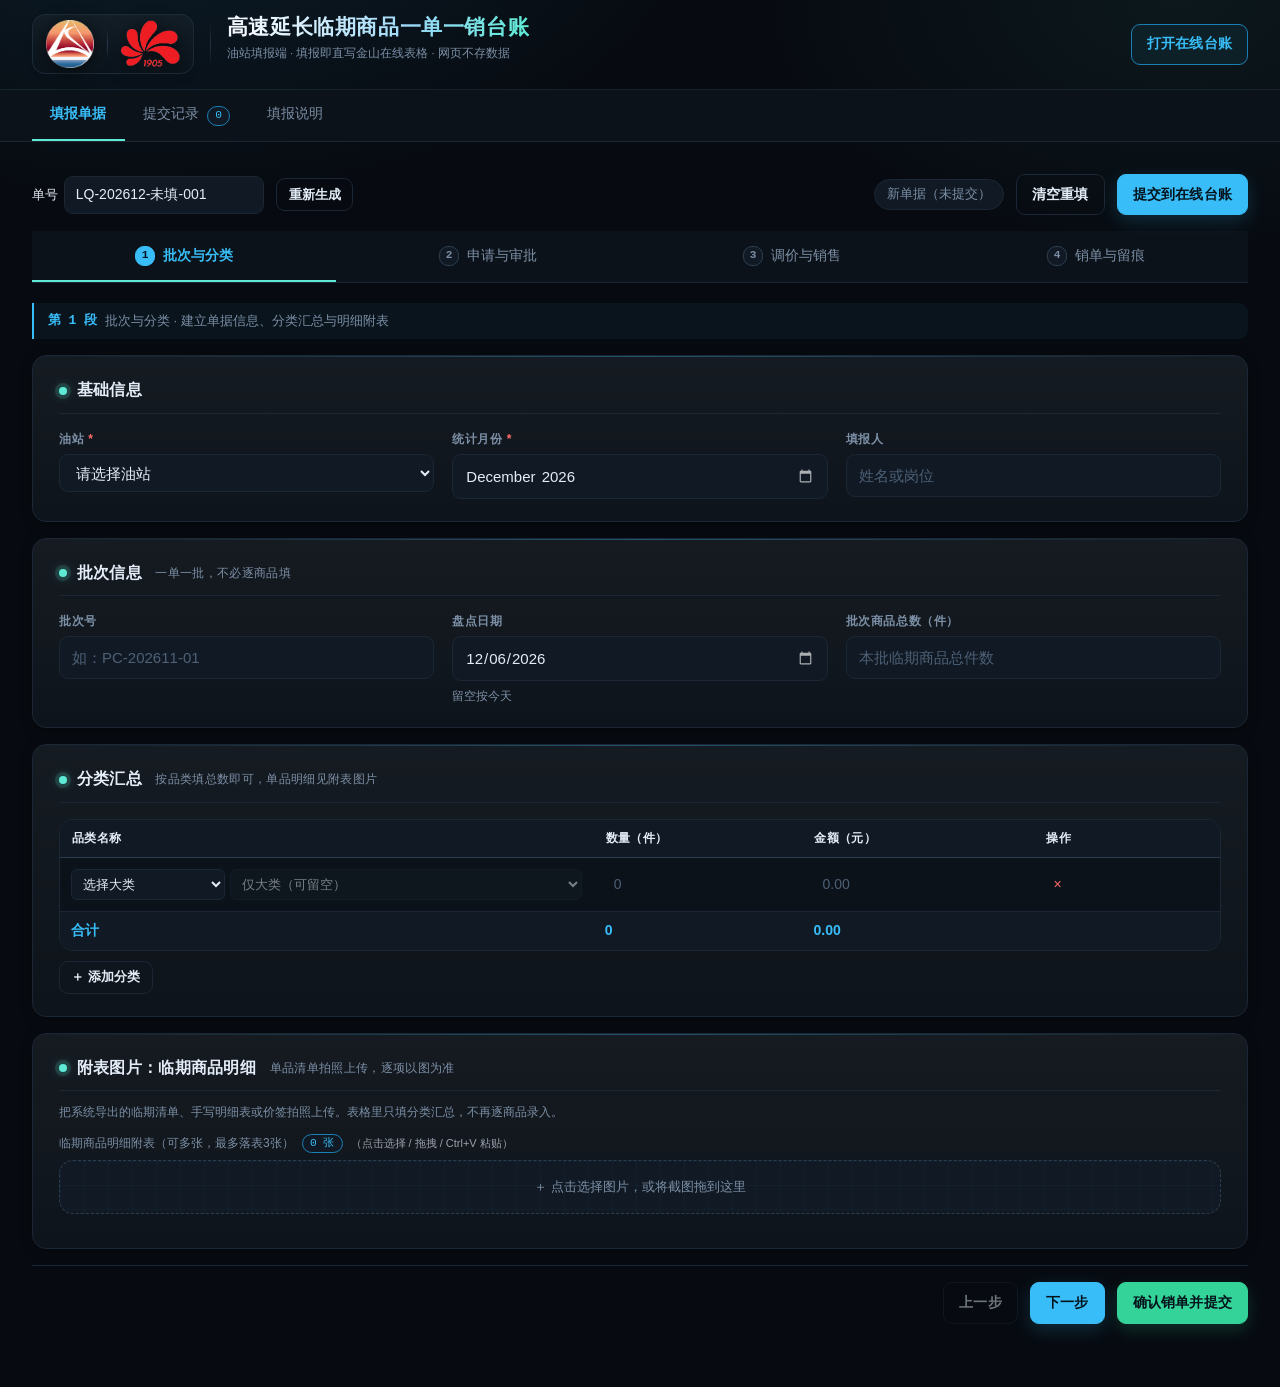
==== commit d9b0cd1b: "改版：全屏宽布局 + 业务段改为可切换Tab + 修复分段堆叠bug" ====
--- a/index.html
+++ b/index.html
@@ -59,6 +59,7 @@
   <form id="orderForm" autocomplete="off">
   <!-- Step 1 -->
   <div class="step-panel active" id="s1">
+    <div class="step-intro"><b>第 1 段</b> 批次与分类 · 建立单据信息、分类汇总与明细附表</div>
     <div class="card">
       <h2>基础信息</h2>
       <div class="grid g3">
@@ -105,6 +106,7 @@
 
   <!-- Step 2 -->
   <div class="step-panel" id="s2">
+    <div class="step-intro"><b>第 2 段</b> 申请与审批 · 记录临期比例、申请事由与审批结果</div>
     <div class="card">
       <h2>销售与临期比例</h2>
       <div class="grid g3">
@@ -156,6 +158,7 @@
 
   <!-- Step 3 -->
   <div class="step-panel" id="s3">
+    <div class="step-intro"><b>第 3 段</b> 调价与销售 · 登记让利幅度与促销销售情况</div>
     <div class="card">
       <h2>调价与让利 <span class="req-note">批次整体口径，不需逐商品填</span></h2>
       <div class="grid g3">
@@ -183,6 +186,7 @@
 
   <!-- Step 4 -->
   <div class="step-panel" id="s4">
+    <div class="step-intro"><b>第 4 段</b> 销单与留痕 · 完成销单并核对自检清单</div>
     <div class="card">
       <h2>销单</h2>
       <div class="grid g2">
--- a/css/style.css
+++ b/css/style.css
@@ -120,10 +120,14 @@
   padding:0 .45rem;font-family:var(--font-num);font-size:.7rem;margin-left:.25rem;
 }
 
-main{padding:clamp(18px,3vw,32px) clamp(16px,3vw,32px) 4rem;max-width:1440px;margin:0 auto}
+/* 全屏铺满（与驾驶舱 .shell 一致）；打印媒体内另有 padding:0 规则，不受影响 */
+main{padding:clamp(18px,3vw,32px) clamp(16px,3vw,32px) 4rem;max-width:none;margin:0}
 .panel{display:none}
 .panel.active{display:block;animation:panel-in .32s var(--ease-out) both}
 @keyframes panel-in{from{opacity:0;transform:translateY(8px) scale(.995)}to{opacity:1;transform:none}}
+/* 业务分段：一次只显示一段，与顶部 panel 同款进场动画 */
+.step-panel{display:none}
+.step-panel.active{display:block;animation:panel-in .32s var(--ease-out) both}
 
 /* ---------------- 通用控件 ---------------- */
 .toolbar{
@@ -176,41 +180,46 @@
 }
 .save-state.saved{color:var(--down);border-color:rgba(52,211,153,.45);box-shadow:0 0 0 3px rgba(52,211,153,.10)}
 
-/* ---------------- 步骤进度轨 ---------------- */
+/* ---------------- 业务分段 Tab（4 张可切换页面标签） ---------------- */
+/* 外观与顶部 nav.tabs 同款：扁平标签 + 底部高亮条；保留 .step/.active/.done 供 app.js 使用 */
 .stepbar{
-  display:flex;gap:.5rem;margin-bottom:1rem;padding:0;background:transparent;
+  display:flex;gap:0;margin-bottom:1.25rem;
+  background:var(--panel);border-bottom:1px solid var(--line);
 }
 .step{
-  position:relative;flex:1 1 0;display:flex;align-items:center;gap:.55rem;
-  border:1px solid var(--line);border-radius:var(--r);
-  padding:.75rem .9rem;cursor:pointer;
-  font:inherit;font-size:.8125rem;color:var(--mut);
-  background:var(--panel);text-align:left;
-  transition:background .18s var(--ease-out),color .18s var(--ease-out),
-             border-color .18s var(--ease-out),box-shadow .18s var(--ease-out);
-}
-.step:not(:last-child)::after{
-  content:"";position:absolute;right:calc(.5rem * -1);top:50%;
-  width:.5rem;height:1px;background:var(--line-strong);
-}
-.step:hover{background:var(--panel2);color:var(--txt);border-color:var(--line-strong)}
-.step.active{
-  background:linear-gradient(135deg,rgba(56,189,248,.14),rgba(94,234,212,.07));
-  color:var(--data);font-weight:700;border-color:rgba(56,189,248,.45);
-  box-shadow:var(--shadow-glow);
-}
+  flex:1 1 0;min-width:0;
+  display:flex;align-items:center;justify-content:center;gap:.5rem;
+  border:0;border-bottom:2px solid transparent;background:transparent;
+  padding:.85rem 1rem;cursor:pointer;
+  font:inherit;font-size:.875rem;color:var(--mut);
+  transition:color .18s var(--ease-out),border-color .18s var(--ease-out),background .18s var(--ease-out);
+}
+.step:hover{color:var(--txt);background:rgba(56,189,248,.05)}
+.step.active{color:var(--data);border-bottom-color:var(--hero);font-weight:700}
 .step b{
-  width:1.6rem;height:1.6rem;flex:0 0 1.6rem;
   display:inline-flex;align-items:center;justify-content:center;
-  border:1px solid var(--line-strong);border-radius:50%;
+  min-width:1.25rem;height:1.25rem;padding:0 .3rem;flex:0 0 auto;
+  border:1px solid var(--line-strong);border-radius:var(--radius-sm);
   background:var(--panel2);color:var(--mut);
-  font-family:var(--font-num);font-size:.75rem;font-weight:700;
-}
-.step.active b{
-  background:var(--data);border-color:transparent;color:#04121B;
-  box-shadow:0 0 0 4px rgba(56,189,248,.14),0 0 12px rgba(56,189,248,.35);
-}
-.step.done b{background:var(--down);border-color:transparent;color:#04121B}
+  font-family:var(--font-num);font-size:.7rem;font-weight:700;
+}
+.step.active b{background:var(--data);border-color:var(--data);color:#04121B}
+/* .done 不再呈现绿色完成态：JS 仍会加 class，视觉与未访问一致 */
+.step.done,.step.done b{color:var(--mut)}
+.step.done b{background:var(--panel2);border-color:var(--line-strong)}
+
+/* 当前段说明：仅屏幕显示，打印时隐藏（不改动打印媒体查询） */
+.step-intro{display:none}
+@media screen{
+  .step-intro{
+    display:flex;align-items:center;gap:.5rem;flex-wrap:wrap;
+    margin:0 0 1rem;padding:.5rem .85rem;
+    font-size:.8125rem;color:var(--mut);
+    background:rgba(56,189,248,.05);border-left:2px solid var(--data);
+    border-radius:0 var(--radius-sm) var(--radius-sm) 0;
+  }
+  .step-intro b{font-family:var(--font-num);color:var(--data);font-weight:700}
+}
 
 /* ---------------- 卡片 / 表单 ---------------- */
 .card{
@@ -242,8 +251,8 @@
 .hint-line{margin:-.25rem 0 .65rem}
 
 .grid{display:grid;gap:clamp(12px,1.4vw,18px)}
-.g2{grid-template-columns:repeat(2,minmax(0,1fr))}
-.g3{grid-template-columns:repeat(3,minmax(0,1fr))}
+/* 全屏宽下按最小宽度自然铺列，字段不被无限拉伸 */
+.g2,.g3{grid-template-columns:repeat(auto-fill,minmax(280px,1fr))}
 .field{display:flex;flex-direction:column;gap:.35rem;min-width:0}
 .field.full{margin-top:.75rem}
 .field>span{font-size:.75rem;font-weight:700;letter-spacing:.05em;color:var(--mut)}
@@ -307,7 +316,7 @@
     rgba(56,189,248,.06);
   box-shadow:var(--shadow-glow);
 }
-.thumb-row{display:flex;gap:.6rem;flex-wrap:wrap;margin-top:.75rem}
+.thumb-row{display:grid;grid-template-columns:repeat(auto-fill,minmax(7rem,7rem));gap:.6rem;margin-top:.75rem}
 .thumb{
   position:relative;width:7rem;height:5.25rem;
   border:1px solid var(--line);border-radius:var(--radius-sm);overflow:hidden;background:var(--panel2);
@@ -445,7 +454,6 @@
   .g3,.g2{grid-template-columns:1fr}
   .stepbar{flex-wrap:wrap}
   .step{flex:1 1 45%}
-  .step:nth-child(2n)::after{display:none}
   h1{font-size:18px}
 }
 @media(max-width:640px){
@@ -458,7 +466,6 @@
   .summary-grid{grid-template-columns:repeat(2,minmax(0,1fr))}
   .calc-strip>div{min-width:100%}
   .step{flex:1 1 100%}
-  .step::after{display:none!important}
 }
 
 /* ---------------- 打印：退回高对比白底 ---------------- */
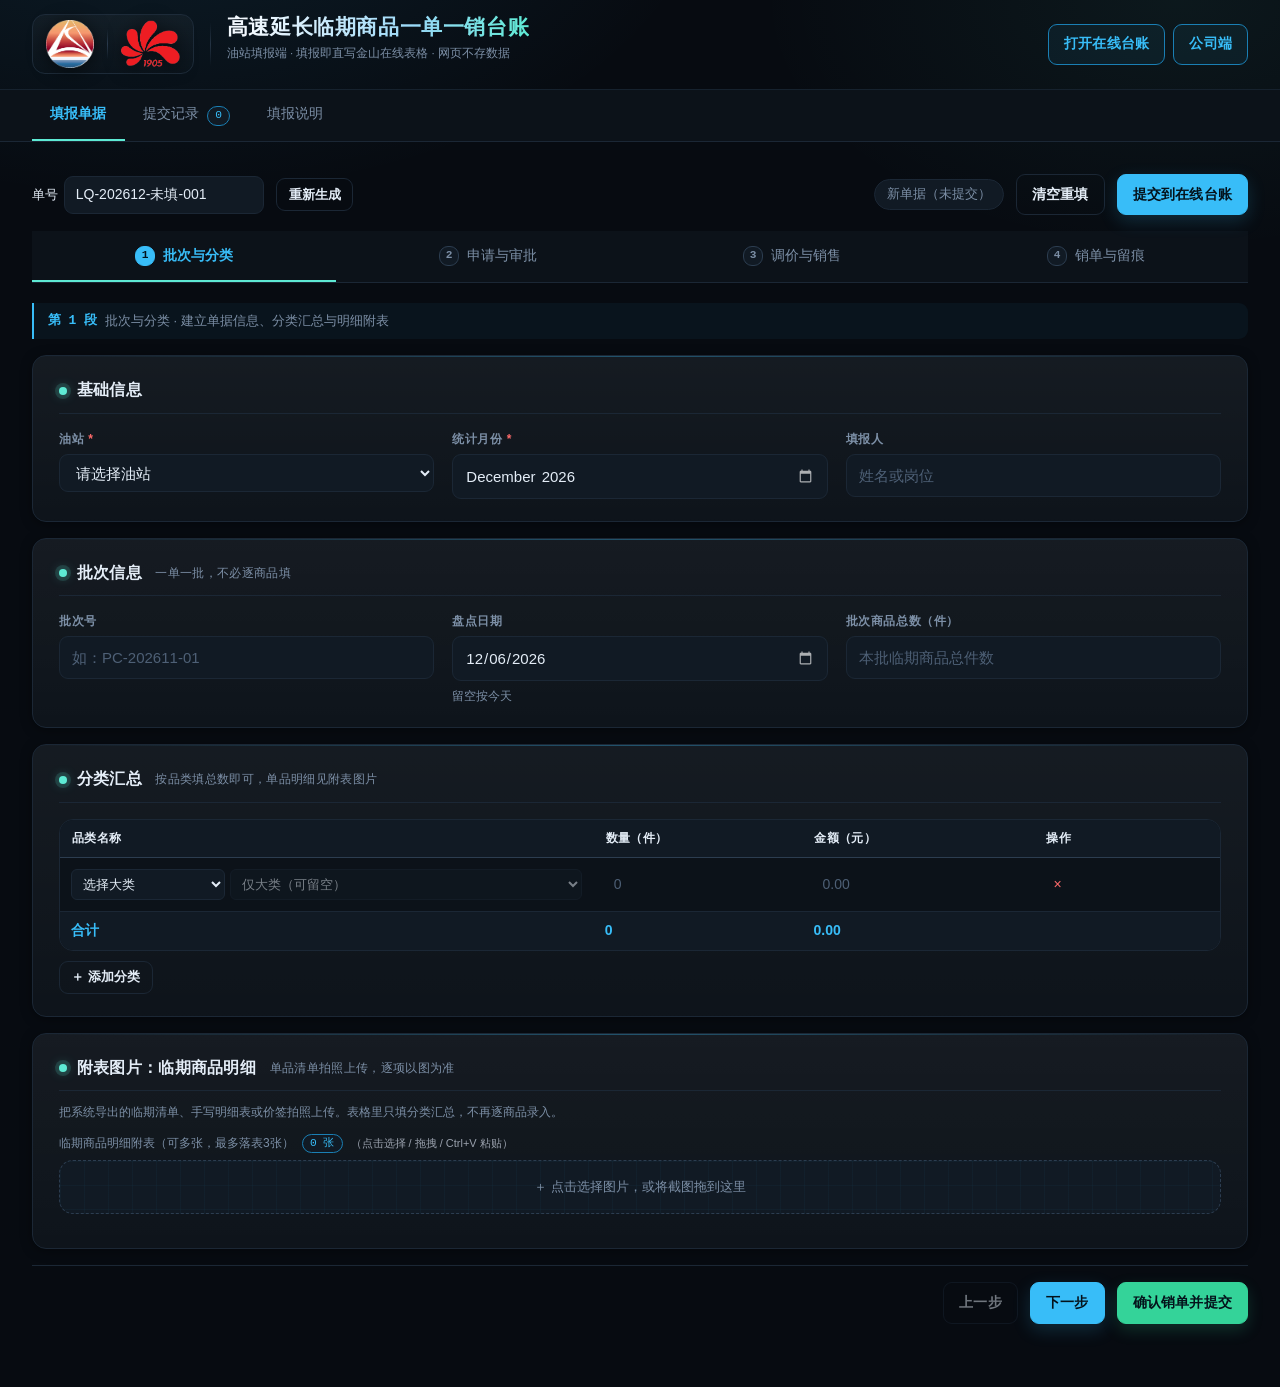
==== commit 71ccc93b: "优化：填报端加公司端跳转、公司端改返回填报端并新增打印预览" ====
--- a/index.html
+++ b/index.html
@@ -22,6 +22,7 @@
   </div>
   <div class="topright">
     <button type="button" class="btn btn-ghost" id="btnOpenKdocs">打开在线台账</button>
+    <a href="admin.html" class="btn btn-ghost" id="btnGoAdmin">公司端</a>
   </div>
 </header>
 
--- a/css/style.css
+++ b/css/style.css
@@ -151,6 +151,7 @@
   border-radius:var(--radius-sm);
   padding:.55rem .95rem;
   font:inherit;font-size:.875rem;font-weight:650;letter-spacing:.01em;
+  display:inline-flex;align-items:center;justify-content:center;text-decoration:none;
   cursor:pointer;min-height:38px;
   transition:transform .18s var(--ease-out),background .18s var(--ease-out),
              border-color .18s var(--ease-out),box-shadow .18s var(--ease-out);
@@ -434,6 +435,54 @@
   background:#F0EFEB;
 }
 .print-head{display:none}
+
+/* ---------------- 打印预览覆盖层（公司端：屏幕深色，纸张白底即打印效果） ---------------- */
+.print-preview{
+  position:fixed;inset:0;z-index:90;
+  display:flex;flex-direction:column;
+  background:rgba(0,0,0,.7);
+}
+.print-preview[hidden]{display:none!important}
+.print-preview-bar{
+  flex:0 0 auto;
+  display:flex;align-items:center;justify-content:space-between;gap:16px;flex-wrap:wrap;
+  padding:12px clamp(16px,3vw,32px);
+  background:var(--panel);border-bottom:1px solid var(--line);
+}
+.print-preview-heading{display:flex;align-items:baseline;gap:12px;flex-wrap:wrap;min-width:0}
+.print-preview-heading strong{color:var(--txt);font-size:1rem;flex-shrink:0}
+.print-preview-heading span{color:var(--mut);font-size:.8125rem;overflow-wrap:anywhere}
+.print-preview-btns{display:flex;gap:.75rem;flex-shrink:0}
+.print-preview-body{
+  flex:1 1 auto;min-height:0;overflow:auto;
+  padding:24px clamp(16px,3vw,32px) 48px;
+}
+.print-paper{
+  width:794px;max-width:100%;min-height:1123px;
+  margin:0 auto;padding:48px 56px;
+  background:#fff;color:#000;
+  border-radius:2px;box-shadow:0 20px 60px rgba(0,0,0,.55);
+  font:12px/1.6 "Microsoft YaHei","PingFang SC",sans-serif;
+}
+.print-paper .print-head{
+  display:block;margin:0 0 .75rem;padding-bottom:.4rem;
+  border-bottom:2px solid #000;color:#000;font-size:.9rem;
+}
+.print-paper h3{
+  margin:1.2rem 0 .5rem;padding-bottom:.25rem;
+  border-bottom:1px solid #000;color:#000;font-size:.95rem;
+}
+.print-paper table{width:100%;border-collapse:collapse;background:#fff;color:#000}
+.print-paper table th,.print-paper table td{
+  border:1px solid #999;padding:.28rem .4rem;
+  background:#fff!important;color:#000!important;
+  font-size:.68rem;overflow-wrap:anywhere;
+}
+.print-paper table th{font-weight:700}
+.print-paper small,.print-paper b,.print-paper .mono{color:#000!important}
+.print-paper .tag,.print-paper .tag.done,.print-paper .tag.warn{
+  background:#fff!important;border-color:#000!important;color:#000!important;
+}
 
 /* ---------------- 反馈 / 遮罩 ---------------- */
 .toast{
@@ -494,6 +543,44 @@
   *{-webkit-print-color-adjust:exact;print-color-adjust:exact}
 }
 
+/* 公司端打印：只输出预览纸张，隐藏 #adminMain 里的同款表格，杜绝重复打印。
+   上面的通用打印规则保持原样（填报端不受影响），这里只针对 .admin-page。 */
+@media print{
+  .admin-page .top,
+  .admin-page .admin-gate,
+  .admin-page #adminMain,
+  .admin-page #toast,
+  .admin-page .lightbox{display:none!important}
+
+  .admin-page #printPreview{
+    position:static!important;
+    display:block!important;
+    inset:auto!important;
+    width:auto!important;height:auto!important;
+    max-height:none!important;
+    margin:0!important;padding:0!important;
+    overflow:visible!important;
+    background:#fff!important;
+    box-shadow:none!important;
+  }
+  .admin-page .print-preview-bar{display:none!important}
+  .admin-page .print-preview-body{
+    display:block!important;
+    overflow:visible!important;
+    max-height:none!important;
+    margin:0!important;padding:0!important;
+    background:#fff!important;
+  }
+  .admin-page .print-paper{
+    width:auto!important;max-width:none!important;min-height:0!important;
+    margin:0!important;padding:0!important;
+    border:0!important;box-shadow:none!important;
+    background:#fff!important;color:#000!important;
+  }
+  .admin-page .print-paper table th,
+  .admin-page .print-paper table td{border:1px solid #999!important;padding:.28rem .4rem!important}
+}
+
 /* ---------------- 无障碍：减少动效 ---------------- */
 @media (prefers-reduced-motion:reduce){
   *,*::before,*::after{animation-duration:.01ms!important;animation-iteration-count:1!important;transition-duration:.01ms!important}
